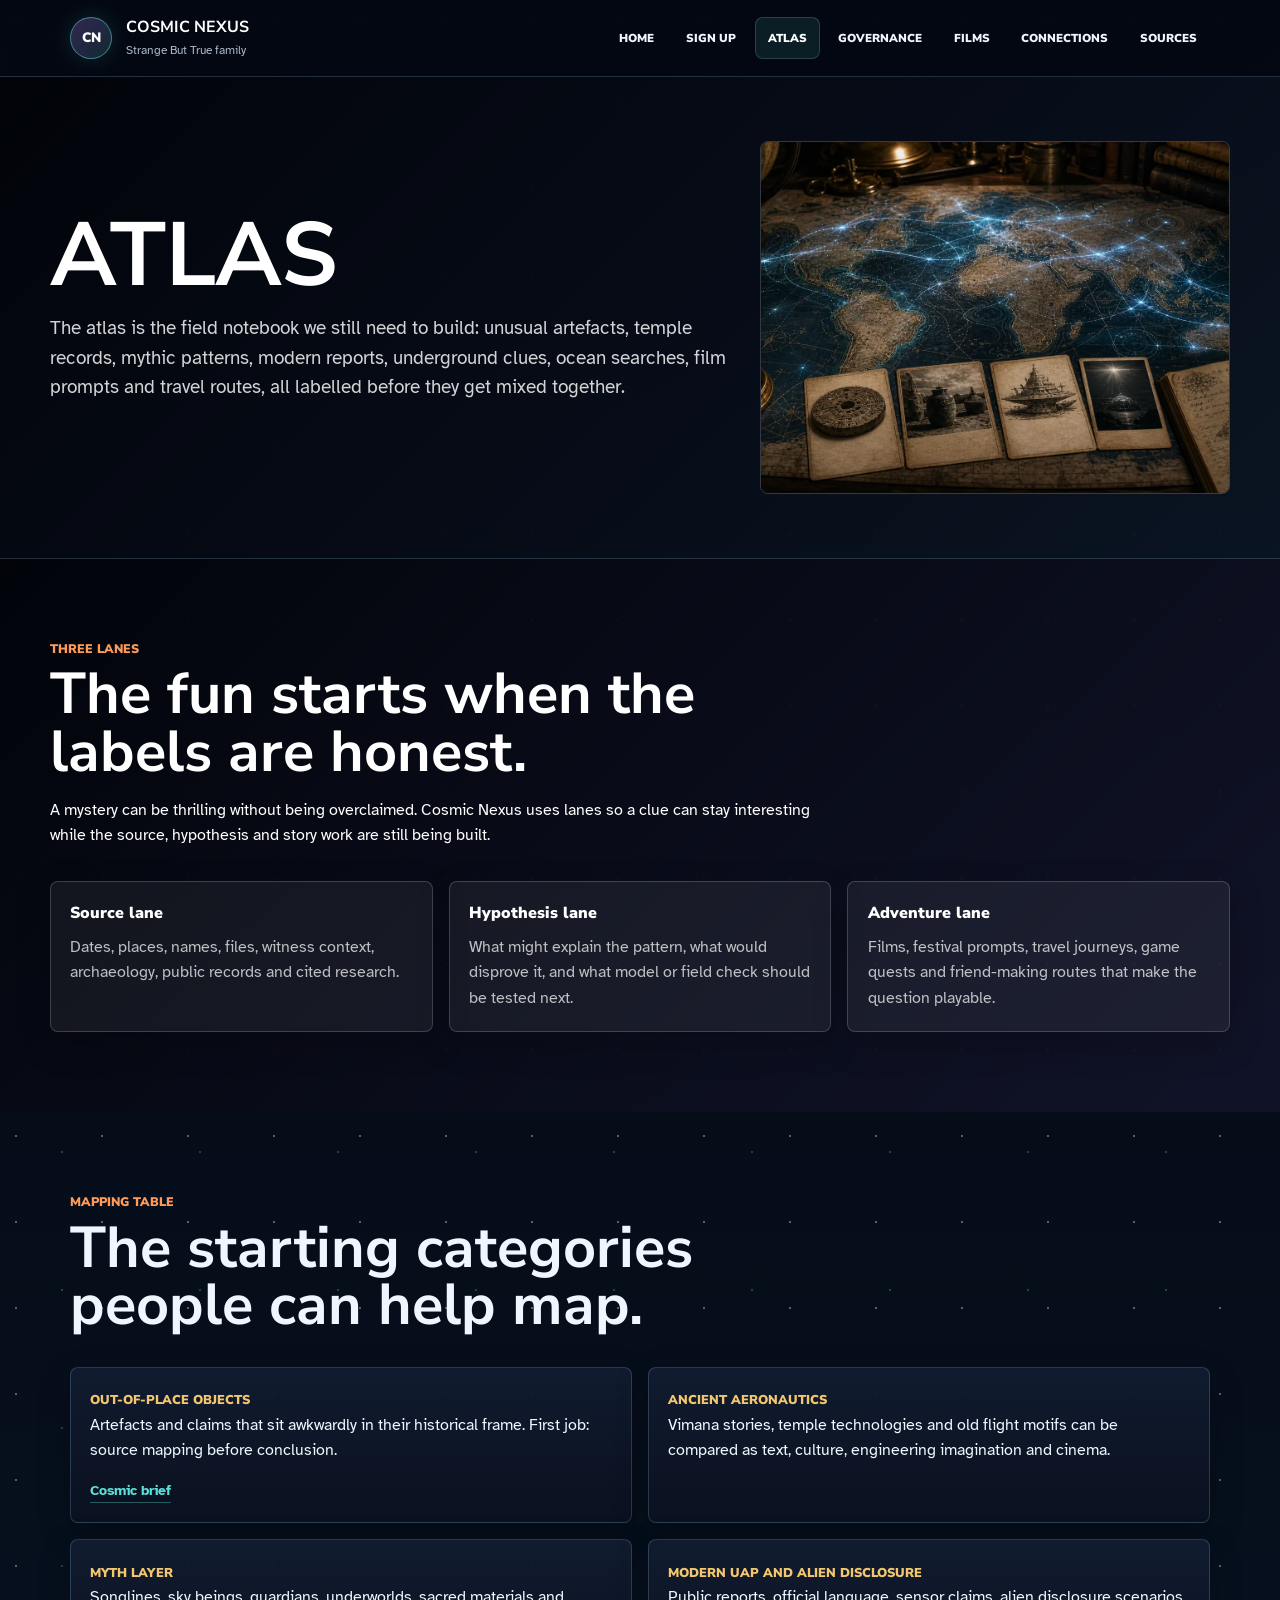
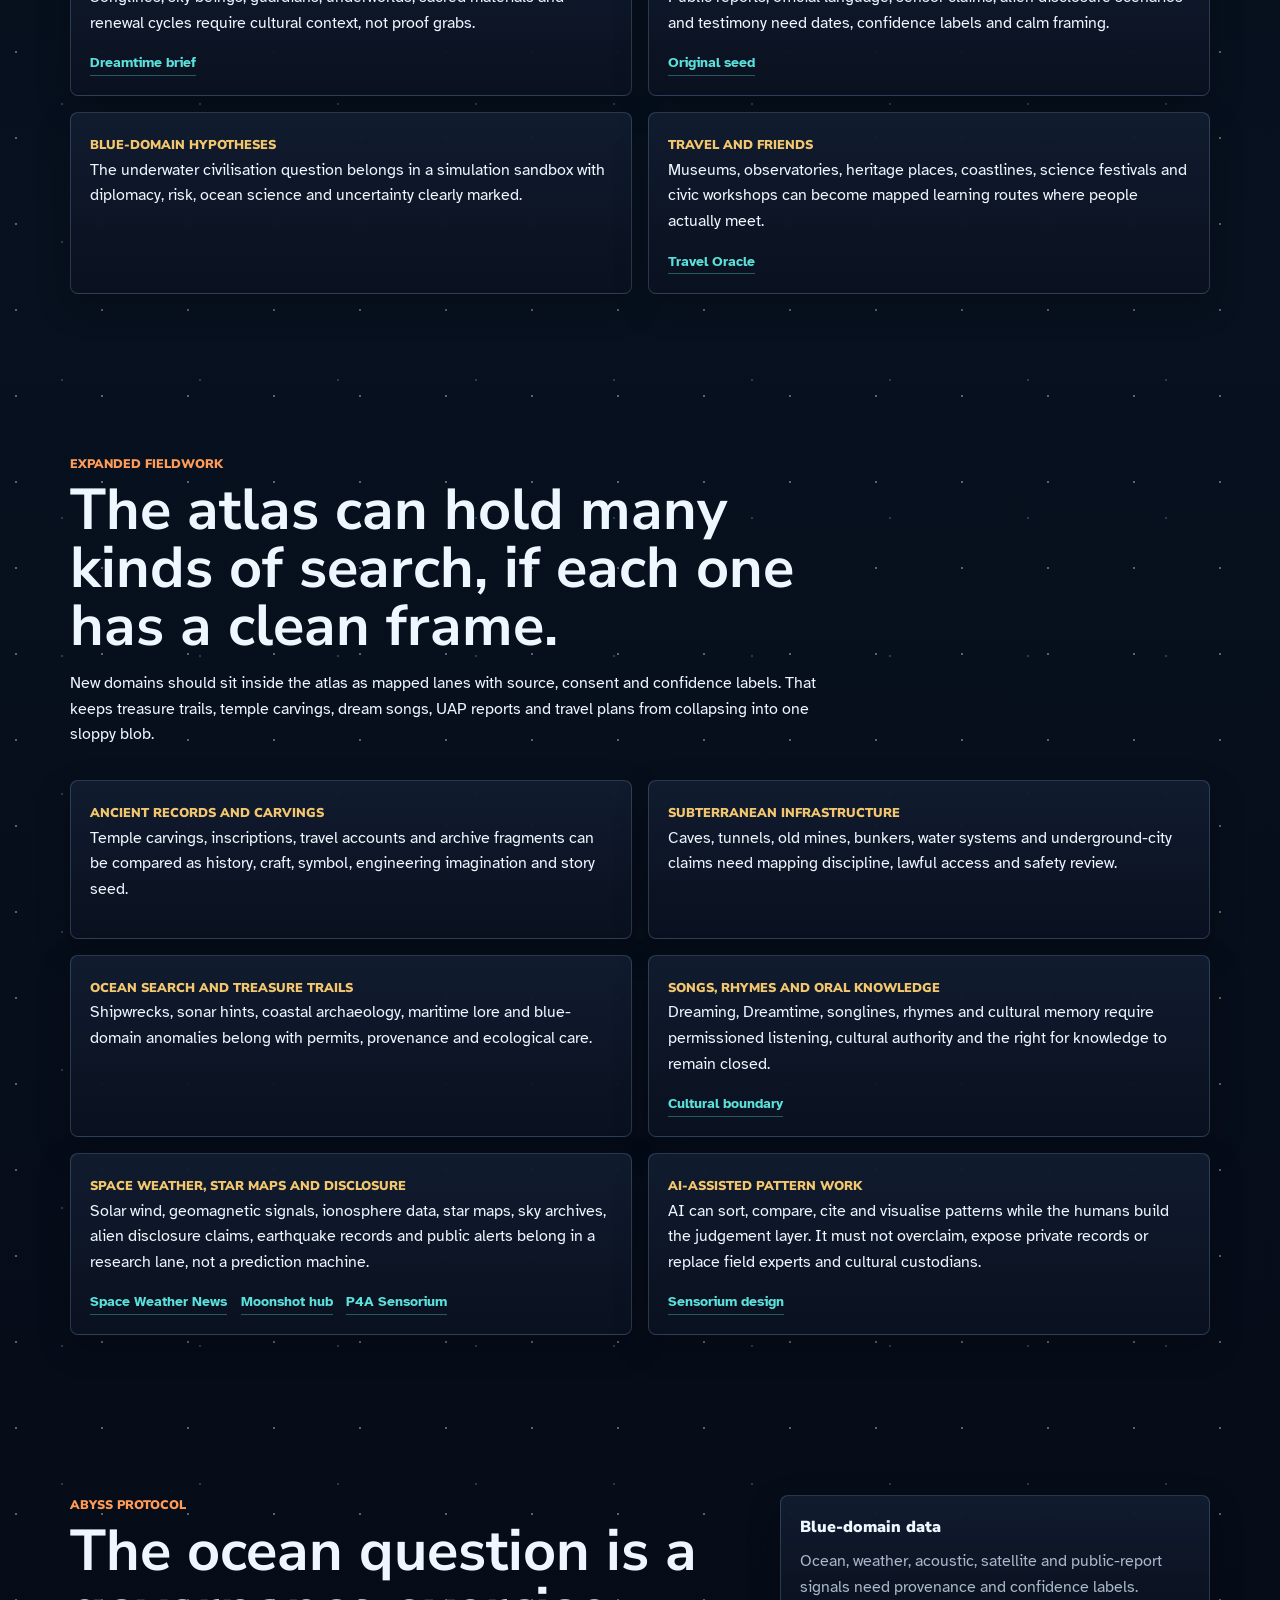
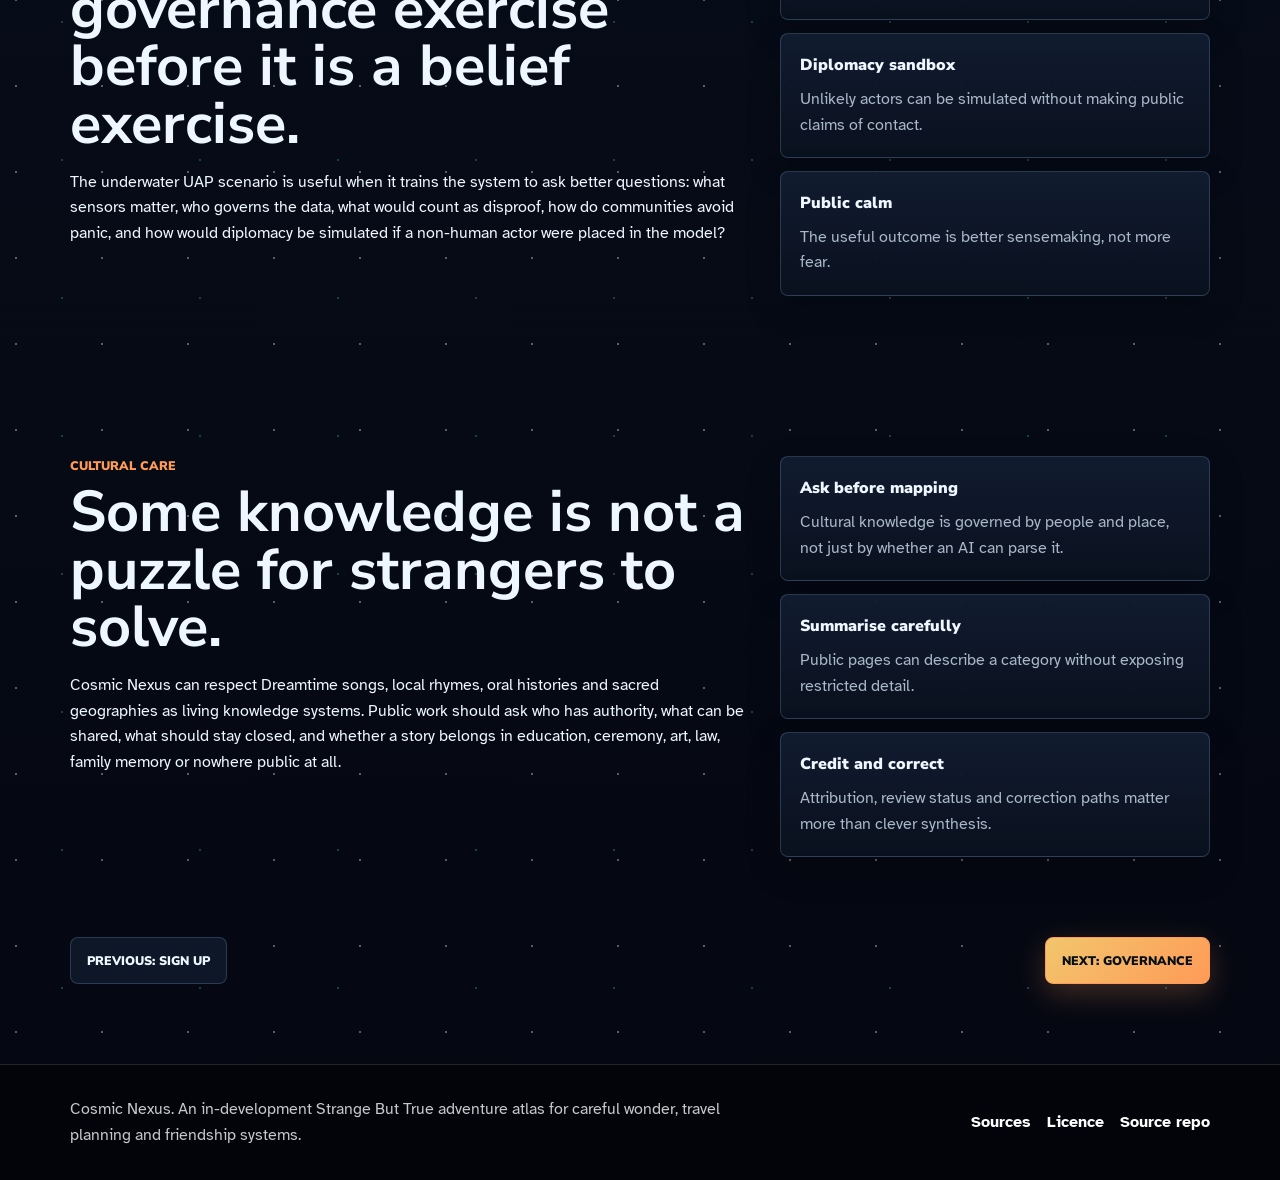
==== atlas.html @ 92d5bc61 "Add favicon coverage across site pages" ====
<!doctype html>
<html lang="en-AU">
  <head>
    <meta charset="utf-8">
    <meta name="viewport" content="width=device-width, initial-scale=1">
    <meta name="description" content="The in-development Cosmic Nexus atlas invites contributors to help map out-of-place objects, ancient records, mythology, UAP disclosure, ocean questions and travel routes with clear context labels.">
        <title>Atlas | Cosmic Nexus</title>
    <link rel="stylesheet" href="styles.css?v=20260525-footer">
    <link rel="preconnect" href="https://fonts.googleapis.com">
    <link rel="preconnect" href="https://fonts.gstatic.com" crossorigin>
    <link href="https://fonts.googleapis.com/css2?family=Atkinson+Hyperlegible:wght@400;700&family=Nunito+Sans:wght@700;800;900&display=swap" rel="stylesheet">
    <link rel="icon" href="assets/favicon.svg" type="image/svg+xml">
  <link rel="shortcut icon" href="assets/favicon.ico" type="image/x-icon">
</head>
  <body data-page="atlas">
    <a class="skip-link" href="#main">Skip to content</a>
    <header class="site-header" data-site-header></header>
    <main id="main">
      <section class="page-hero" aria-labelledby="page-title">
        <div>
          <h1 id="page-title">Atlas</h1>
          <p>The atlas is the field notebook we still need to build: unusual artefacts, temple records, mythic patterns, modern reports, underground clues, ocean searches, film prompts and travel routes, all labelled before they get mixed together.</p>
        </div>
        <img src="assets/cosmic-nexus-map-table.webp" alt="Cosmic Nexus map table with sensor paths and archival cards">
      </section>

      <section class="section wide-band" aria-labelledby="lanes-title">
        <div class="wide-copy">
          <span class="section-label">Three lanes</span>
          <h2 id="lanes-title">The fun starts when the labels are honest.</h2>
          <p>A mystery can be thrilling without being overclaimed. Cosmic Nexus uses lanes so a clue can stay interesting while the source, hypothesis and story work are still being built.</p>
        </div>
        <div class="method-grid">
          <article><strong>Source lane</strong><span>Dates, places, names, files, witness context, archaeology, public records and cited research.</span></article>
          <article><strong>Hypothesis lane</strong><span>What might explain the pattern, what would disprove it, and what model or field check should be tested next.</span></article>
          <article><strong>Adventure lane</strong><span>Films, festival prompts, travel journeys, game quests and friend-making routes that make the question playable.</span></article>
        </div>
      </section>

      <section class="section" aria-labelledby="map-title">
        <div class="section-heading">
          <span class="section-label">Mapping table</span>
          <h2 id="map-title">The starting categories people can help map.</h2>
        </div>
        <div class="table-like">
          <article><span>Out-of-place objects</span><p>Artefacts and claims that sit awkwardly in their historical frame. First job: source mapping before conclusion.</p><div class="card-links"><a href="https://auraofintelligence.github.io/mineral-moonshots/briefs/cosmic-nexus.html" target="_blank" rel="noopener noreferrer">Cosmic brief</a></div></article>
          <article><span>Ancient aeronautics</span><p>Vimana stories, temple technologies and old flight motifs can be compared as text, culture, engineering imagination and cinema.</p></article>
          <article><span>Myth layer</span><p>Songlines, sky beings, guardians, underworlds, sacred materials and renewal cycles require cultural context, not proof grabs.</p><div class="card-links"><a href="https://auraofintelligence.github.io/mineral-moonshots/briefs/dreamtime.html" target="_blank" rel="noopener noreferrer">Dreamtime brief</a></div></article>
          <article><span>Modern UAP and alien disclosure</span><p>Public reports, official language, sensor claims, alien disclosure scenarios and testimony need dates, confidence labels and calm framing.</p><div class="card-links"><a href="https://auraofintelligence.github.io/aura-ecosystem/cosmic-nexus-uap-ai-aa-rd-club.html" target="_blank" rel="noopener noreferrer">Original seed</a></div></article>
          <article><span>Blue-domain hypotheses</span><p>The underwater civilisation question belongs in a simulation sandbox with diplomacy, risk, ocean science and uncertainty clearly marked.</p></article>
          <article><span>Travel and friends</span><p>Museums, observatories, heritage places, coastlines, science festivals and civic workshops can become mapped learning routes where people actually meet.</p><div class="card-links"><a href="https://auraofintelligence.github.io/strange-but-true-travel-oracle/" target="_blank" rel="noopener noreferrer">Travel Oracle</a></div></article>
        </div>
      </section>

      <section class="section" aria-labelledby="field-title">
        <div class="section-heading">
          <span class="section-label">Expanded fieldwork</span>
          <h2 id="field-title">The atlas can hold many kinds of search, if each one has a clean frame.</h2>
          <p>New domains should sit inside the atlas as mapped lanes with source, consent and confidence labels. That keeps treasure trails, temple carvings, dream songs, UAP reports and travel plans from collapsing into one sloppy blob.</p>
        </div>
        <div class="table-like">
          <article><span>Ancient records and carvings</span><p>Temple carvings, inscriptions, travel accounts and archive fragments can be compared as history, craft, symbol, engineering imagination and story seed.</p></article>
          <article><span>Subterranean infrastructure</span><p>Caves, tunnels, old mines, bunkers, water systems and underground-city claims need mapping discipline, lawful access and safety review.</p></article>
          <article><span>Ocean search and treasure trails</span><p>Shipwrecks, sonar hints, coastal archaeology, maritime lore and blue-domain anomalies belong with permits, provenance and ecological care.</p></article>
          <article><span>Songs, rhymes and oral knowledge</span><p>Dreaming, Dreamtime, songlines, rhymes and cultural memory require permissioned listening, cultural authority and the right for knowledge to remain closed.</p><div class="card-links"><a href="https://auraofintelligence.github.io/mineral-moonshots/briefs/dreamtime.html" target="_blank" rel="noopener noreferrer">Cultural boundary</a></div></article>
          <article><span>Space weather, star maps and disclosure</span><p>Solar wind, geomagnetic signals, ionosphere data, star maps, sky archives, alien disclosure claims, earthquake records and public alerts belong in a research lane, not a prediction machine.</p><div class="card-links"><a href="https://auraofintelligence.github.io/space-weather-news/" target="_blank" rel="noopener noreferrer">Space Weather News</a><a href="https://auraofintelligence.github.io/mineral-moonshots/briefs/space-weather-hub.html" target="_blank" rel="noopener noreferrer">Moonshot hub</a><a href="https://auraofintelligence.github.io/p4a_xyz/pages/web3-sensorium.html" target="_blank" rel="noopener noreferrer">P4A Sensorium</a></div></article>
          <article><span>AI-assisted pattern work</span><p>AI can sort, compare, cite and visualise patterns while the humans build the judgement layer. It must not overclaim, expose private records or replace field experts and cultural custodians.</p><div class="card-links"><a href="https://auraofintelligence.github.io/p4a_xyz/pages/web3-sensorium.html" target="_blank" rel="noopener noreferrer">Sensorium design</a></div></article>
        </div>
      </section>

      <section class="section split-section" aria-labelledby="abyss-title">
        <div>
          <span class="section-label">Abyss Protocol</span>
          <h2 id="abyss-title">The ocean question is a governance exercise before it is a belief exercise.</h2>
          <p>The underwater UAP scenario is useful when it trains the system to ask better questions: what sensors matter, who governs the data, what would count as disproof, how do communities avoid panic, and how would diplomacy be simulated if a non-human actor were placed in the model?</p>
        </div>
        <div class="rule-stack">
          <article><strong>Blue-domain data</strong><span>Ocean, weather, acoustic, satellite and public-report signals need provenance and confidence labels.</span></article>
          <article><strong>Diplomacy sandbox</strong><span>Unlikely actors can be simulated without making public claims of contact.</span></article>
          <article><strong>Public calm</strong><span>The useful outcome is better sensemaking, not more fear.</span></article>
        </div>
      </section>

      <section class="section split-section" aria-labelledby="care-title">
        <div>
          <span class="section-label">Cultural care</span>
          <h2 id="care-title">Some knowledge is not a puzzle for strangers to solve.</h2>
          <p>Cosmic Nexus can respect Dreamtime songs, local rhymes, oral histories and sacred geographies as living knowledge systems. Public work should ask who has authority, what can be shared, what should stay closed, and whether a story belongs in education, ceremony, art, law, family memory or nowhere public at all.</p>
        </div>
        <div class="rule-stack">
          <article><strong>Ask before mapping</strong><span>Cultural knowledge is governed by people and place, not just by whether an AI can parse it.</span></article>
          <article><strong>Summarise carefully</strong><span>Public pages can describe a category without exposing restricted detail.</span></article>
          <article><strong>Credit and correct</strong><span>Attribution, review status and correction paths matter more than clever synthesis.</span></article>
        </div>
      </section>

      <nav class="next-trail" aria-label="Page trail">
        <a class="button secondary" href="onboarding.html">Previous: Sign Up</a>
        <a class="button primary" href="governance.html">Next: Governance</a>
      </nav>
    </main>
    <footer class="site-footer" data-site-footer></footer>
    <button class="to-top" type="button" data-to-top aria-label="Back to top">Top</button>
    <script src="script.js?v=20260525-footer"></script>
  </body>
</html>
---- styles.css ----
:root {
  --ink: #eef7ff;
  --ink-2: #d4e4f3;
  --paper: #050711;
  --white: #0d1728;
  --mist: #172438;
  --line: rgba(160, 210, 245, .2);
  --muted: #a9b8c8;
  --copper: #ff9a57;
  --teal: #5be1db;
  --gold: #f2c66d;
  --violet: #b277ff;
  --deep: #02040a;
  --star: #ffffff;
  --shadow: 0 24px 70px rgba(0, 0, 0, .42);
  --radius: 8px;
  color-scheme: dark;
}

* {
  box-sizing: border-box;
}

html {
  scroll-behavior: smooth;
}

body {
  margin: 0;
  font-family: "Atkinson Hyperlegible", Arial, sans-serif;
  color: var(--ink);
  background:
    radial-gradient(circle at 16px 18px, rgba(255, 255, 255, .34) 0 1px, transparent 1.5px) 0 0 / 86px 86px,
    radial-gradient(circle at 62px 48px, rgba(91, 225, 219, .24) 0 1px, transparent 1.6px) 0 0 / 138px 138px,
    linear-gradient(180deg, #040711 0%, #07111f 42%, #050711 100%);
  line-height: 1.6;
}

a {
  color: inherit;
}

img {
  display: block;
  max-width: 100%;
}

.skip-link {
  position: absolute;
  top: -100px;
  left: 1rem;
  z-index: 20;
  background: var(--white);
  color: var(--ink);
  padding: .75rem 1rem;
  border: 2px solid var(--teal);
}

.skip-link:focus {
  top: 1rem;
}

.site-header {
  position: sticky;
  top: 0;
  z-index: 10;
  background: rgba(4, 8, 18, .88);
  border-bottom: 1px solid var(--line);
  backdrop-filter: blur(16px);
}

.nav {
  min-height: 76px;
  display: flex;
  align-items: center;
  justify-content: space-between;
  gap: 1rem;
  max-width: 1180px;
  margin: 0 auto;
  padding: 0 1.25rem;
}

.brand {
  display: inline-flex;
  align-items: center;
  gap: .85rem;
  text-decoration: none;
  min-width: 230px;
}

.brand-mark {
  width: 42px;
  height: 42px;
  border: 1px solid rgba(91, 225, 219, .5);
  border-radius: 50%;
  display: grid;
  place-items: center;
  font-family: "Nunito Sans", Arial, sans-serif;
  font-weight: 900;
  font-size: .85rem;
  color: var(--star);
  background: linear-gradient(135deg, rgba(178, 119, 255, .28), rgba(91, 225, 219, .16));
  box-shadow: 0 0 24px rgba(91, 225, 219, .16);
}

.brand-text {
  display: grid;
  gap: .05rem;
}

.brand-text strong,
h1,
h2,
h3,
.section-label,
.nav-links a,
.button {
  font-family: "Nunito Sans", Arial, sans-serif;
}

.brand-text strong {
  text-transform: uppercase;
  font-size: 1rem;
  color: var(--star);
}

.brand-text span {
  color: var(--muted);
  font-size: .78rem;
}

.nav-links {
  display: flex;
  align-items: center;
  gap: .35rem;
  flex-wrap: wrap;
  justify-content: flex-end;
}

.nav-links a {
  text-decoration: none;
  text-transform: uppercase;
  font-size: .72rem;
  font-weight: 900;
  padding: .65rem .75rem;
  border: 1px solid transparent;
  border-radius: var(--radius);
}

.nav-links a:hover,
.nav-links a[aria-current="page"] {
  border-color: var(--line);
  background: rgba(91, 225, 219, .1);
  color: var(--star);
}

.nav-toggle {
  display: none;
  border: 1px solid var(--line);
  background: rgba(255, 255, 255, .08);
  color: var(--ink);
  border-radius: var(--radius);
  padding: .65rem .85rem;
  font-weight: 800;
}

.hero {
  position: relative;
  min-height: min(820px, calc(100vh - 76px));
  display: flex;
  align-items: center;
  overflow: hidden;
  border-bottom: 1px solid var(--line);
}

.hero-media {
  position: absolute;
  inset: 0;
  width: 100%;
  height: 100%;
  object-fit: cover;
}

.hero-shade {
  position: absolute;
  inset: 0;
  background: linear-gradient(90deg, rgba(4, 8, 10, .88) 0%, rgba(4, 8, 10, .66) 36%, rgba(4, 8, 10, .18) 74%, rgba(4, 8, 10, .08) 100%);
}

.hero-copy {
  position: relative;
  width: min(650px, calc(100% - 2rem));
  margin-left: max(1.25rem, calc((100vw - 1180px) / 2));
  color: var(--star);
  padding: 5rem 0 7rem;
}

.hero-copy h1 {
  font-size: clamp(3.8rem, 9vw, 9rem);
  line-height: .86;
  margin: 0 0 1.5rem;
  text-transform: uppercase;
  font-weight: 900;
}

.hero-lede {
  font-size: clamp(1.05rem, 2vw, 1.28rem);
  max-width: 570px;
  margin: 0 0 2rem;
  color: rgba(255, 255, 255, .9);
}

.hero-actions,
.form-actions {
  display: flex;
  flex-wrap: wrap;
  gap: .75rem;
}

.button {
  display: inline-flex;
  align-items: center;
  justify-content: center;
  min-height: 46px;
  padding: .78rem 1rem;
  border-radius: var(--radius);
  border: 1px solid currentColor;
  text-decoration: none;
  font-weight: 900;
  text-transform: uppercase;
  font-size: .78rem;
  cursor: pointer;
}

.button.primary {
  color: #061016;
  background: linear-gradient(135deg, var(--gold), var(--copper));
  border-color: var(--copper);
  box-shadow: 0 10px 30px rgba(255, 154, 87, .24);
}

.button.secondary {
  color: inherit;
  background: rgba(255, 255, 255, .08);
  border-color: var(--line);
}

.intro-band {
  display: flex;
  gap: 1rem;
  align-items: center;
  padding: 1.1rem max(1.25rem, calc((100vw - 1180px) / 2));
  background: rgba(2, 4, 10, .96);
  color: var(--star);
}

.intro-band strong {
  color: var(--gold);
  white-space: nowrap;
}

.section {
  max-width: 1180px;
  margin: 0 auto;
  padding: 5rem 1.25rem;
}

.section-heading {
  max-width: 760px;
  margin-bottom: 2rem;
}

.section-label {
  display: block;
  color: var(--copper);
  text-transform: uppercase;
  font-weight: 900;
  font-size: .78rem;
  margin-bottom: .5rem;
}

h1,
h2,
h3,
p,
strong,
span,
a {
  overflow-wrap: anywhere;
}

h1 {
  overflow-wrap: normal;
  word-break: normal;
}

h2 {
  font-size: clamp(2rem, 4.5vw, 4.1rem);
  line-height: 1;
  margin: 0 0 1rem;
}

h3 {
  font-size: 1.28rem;
  line-height: 1.15;
  margin: 0 0 .75rem;
}

p {
  margin: 0 0 1rem;
}

.door-grid,
.feature-grid,
.role-grid,
.method-grid,
.connection-grid,
.table-like,
.source-list {
  display: grid;
  gap: 1rem;
}

.door-grid {
  grid-template-columns: repeat(3, minmax(0, 1fr));
}

.door-card,
.feature-card,
.connection-card,
.role-grid article,
.method-grid article,
.table-like article,
.source-list article,
.rule-stack article {
  border: 1px solid var(--line);
  background: linear-gradient(180deg, rgba(18, 29, 49, .94), rgba(10, 17, 31, .96));
  border-radius: var(--radius);
  padding: 1.2rem;
  box-shadow: 0 12px 34px rgba(0, 0, 0, .22);
}

.door-card {
  min-height: 230px;
  text-decoration: none;
  display: flex;
  flex-direction: column;
}

.door-card span,
.table-like span {
  color: var(--gold);
  font-family: "Nunito Sans", Arial, sans-serif;
  font-weight: 900;
  text-transform: uppercase;
  font-size: .8rem;
}

.door-card p,
.feature-card p,
.connection-card p,
.role-grid span,
.method-grid span,
.rule-stack span,
.source-list span {
  color: var(--muted);
}

.door-card:hover,
.connection-card:hover,
.feature-card:hover {
  transform: translateY(-3px);
  box-shadow: var(--shadow);
}

.wide-band {
  max-width: none;
  background:
    linear-gradient(135deg, rgba(2, 4, 10, .96), rgba(18, 20, 42, .88));
  color: var(--star);
  padding-left: max(1.25rem, calc((100vw - 1180px) / 2));
  padding-right: max(1.25rem, calc((100vw - 1180px) / 2));
}

.wide-copy {
  max-width: 760px;
  margin-bottom: 2rem;
}

.wide-band .method-grid article {
  background: rgba(255, 255, 255, .06);
  border-color: rgba(255, 255, 255, .18);
  color: var(--star);
}

.wide-band .method-grid span {
  color: rgba(255, 255, 255, .72);
}

.method-grid {
  grid-template-columns: repeat(3, minmax(0, 1fr));
}

.feature-grid.compact {
  grid-template-columns: repeat(3, minmax(0, 1fr));
}

.feature-card {
  overflow: hidden;
  padding: 0;
}

.feature-card img {
  width: 100%;
  height: 180px;
  object-fit: cover;
  background: var(--mist);
  border-bottom: 1px solid var(--line);
  filter: saturate(1.04) contrast(1.04);
}

.feature-card h3,
.feature-card p,
.feature-card a {
  margin-left: 1.2rem;
  margin-right: 1.2rem;
}

.feature-card h3 {
  margin-top: 1.1rem;
}

.feature-card a,
.connection-card a {
  display: inline-flex;
  color: var(--teal);
  font-weight: 700;
  margin-bottom: 1.2rem;
}

.card-links {
  display: flex;
  flex-wrap: wrap;
  gap: .55rem .85rem;
  align-items: center;
  margin-top: .9rem;
}

.card-links a {
  display: inline-flex;
  align-items: center;
  color: var(--teal);
  font-weight: 800;
  font-size: .88rem;
  text-decoration: none;
  border-bottom: 1px solid rgba(91, 225, 219, .35);
  overflow-wrap: normal;
}

.card-links a:hover {
  color: var(--star);
  border-bottom-color: var(--star);
}

.connection-card .card-links a,
.feature-card .card-links a {
  margin-bottom: 0;
}

.next-trail {
  max-width: 1180px;
  margin: 0 auto;
  padding: 0 1.25rem 5rem;
  display: flex;
  justify-content: space-between;
  gap: 1rem;
}

.next-trail .button.secondary {
  background: var(--white);
  color: var(--ink);
}

.page-hero {
  position: relative;
  overflow: hidden;
  display: grid;
  grid-template-columns: minmax(0, 1fr) minmax(320px, 470px);
  gap: 2rem;
  align-items: center;
  min-height: 410px;
  padding: 4rem max(1.25rem, calc((100vw - 1180px) / 2));
  background:
    linear-gradient(135deg, rgba(2, 4, 10, .98), rgba(11, 20, 35, .92));
  color: var(--star);
  border-bottom: 1px solid var(--line);
}

.page-hero h1 {
  font-size: clamp(3rem, 7vw, 7rem);
  line-height: .9;
  text-transform: uppercase;
  margin: 0 0 1rem;
}

.page-hero p {
  max-width: 700px;
  font-size: 1.16rem;
  color: rgba(255, 255, 255, .82);
}

.page-hero img {
  width: 100%;
  aspect-ratio: 4 / 3;
  object-fit: cover;
  border-radius: var(--radius);
  border: 1px solid rgba(255, 255, 255, .18);
}

.signup-hero {
  min-height: min(660px, calc(100vh - 76px));
  background:
    linear-gradient(90deg, rgba(2, 4, 10, .94) 0%, rgba(2, 4, 10, .76) 44%, rgba(2, 4, 10, .3) 100%),
    url("assets/cosmic-nexus-map-table.webp") center / cover no-repeat;
}

.signup-hero::before {
  content: "";
  position: absolute;
  inset: 0;
  background:
    linear-gradient(120deg, rgba(91, 225, 219, .08), transparent 36%),
    linear-gradient(180deg, rgba(255, 255, 255, .03), rgba(2, 4, 10, .28));
  pointer-events: none;
}

.signup-hero-copy,
.sbt-cosmic-lockup {
  position: relative;
  z-index: 1;
}

.sbt-cosmic-lockup {
  min-height: 320px;
  display: grid;
  place-items: center;
  border-radius: var(--radius);
  overflow: visible;
}

.sbt-cutout {
  width: min(112%, 680px);
  height: auto;
  display: block;
  opacity: .96;
  filter: saturate(1.2) drop-shadow(0 0 24px rgba(178, 119, 255, .34));
  transform: scale(1.05);
}

.role-grid {
  grid-template-columns: repeat(3, minmax(0, 1fr));
}

.role-grid article {
  min-height: 170px;
}

.role-grid strong,
.method-grid strong,
.rule-stack strong,
.source-list strong {
  display: block;
  margin-bottom: .5rem;
  font-family: "Nunito Sans", Arial, sans-serif;
  font-weight: 900;
}

.split-section {
  display: grid;
  grid-template-columns: minmax(0, 1fr) minmax(300px, 430px);
  gap: 2rem;
  align-items: start;
}

.rule-stack {
  display: grid;
  gap: .8rem;
}

.form-section {
  display: grid;
  grid-template-columns: minmax(260px, 430px) minmax(0, 1fr);
  gap: 2rem;
  align-items: start;
}

.note-form,
.signup-form {
  background: linear-gradient(180deg, rgba(16, 27, 46, .98), rgba(10, 16, 29, .98));
  border: 1px solid var(--line);
  border-radius: var(--radius);
  padding: 1.2rem;
  display: grid;
  gap: 1rem;
  box-shadow: var(--shadow);
}

.signup-section {
  display: grid;
  grid-template-columns: minmax(260px, 340px) minmax(0, 1fr);
  gap: 2rem;
  align-items: start;
  scroll-margin-top: 96px;
}

.signup-form fieldset {
  border: 1px solid var(--line);
  border-radius: var(--radius);
  padding: 1rem;
  display: grid;
  gap: 1rem;
  margin: 0;
}

.signup-form legend {
  padding: 0 .35rem;
  font-family: "Nunito Sans", Arial, sans-serif;
  font-weight: 900;
  text-transform: uppercase;
  font-size: .8rem;
  color: var(--gold);
}

.note-form label,
.signup-form label {
  display: grid;
  gap: .35rem;
  color: var(--ink-2);
  font-weight: 700;
}

.form-row {
  display: grid;
  grid-template-columns: repeat(2, minmax(0, 1fr));
  gap: 1rem;
}

.checkbox-grid {
  display: grid;
  grid-template-columns: repeat(2, minmax(0, 1fr));
  gap: .75rem;
}

.checkbox-grid label,
.consent-check {
  display: flex;
  align-items: flex-start;
  gap: .6rem;
  background: rgba(255, 255, 255, .035);
  border: 1px solid var(--line);
  border-radius: var(--radius);
  padding: .75rem;
  font-weight: 700;
}

.checkbox-grid input,
.consent-check input {
  width: auto;
  margin-top: .25rem;
  flex: 0 0 auto;
}

.honeypot {
  position: absolute;
  left: -10000px;
  width: 1px;
  height: 1px;
  opacity: 0;
}

.form-status {
  margin: 0;
  color: var(--teal);
  font-weight: 700;
}

input,
select,
textarea {
  width: 100%;
  border: 1px solid var(--line);
  border-radius: var(--radius);
  padding: .8rem;
  font: inherit;
  color: var(--ink);
  background: rgba(2, 4, 10, .68);
}

input::placeholder,
textarea::placeholder {
  color: rgba(169, 184, 200, .75);
}

textarea {
  resize: vertical;
}

.table-like {
  grid-template-columns: repeat(2, minmax(0, 1fr));
}

.connection-grid {
  grid-template-columns: repeat(4, minmax(0, 1fr));
}

.connection-card {
  padding: 0;
  overflow: hidden;
}

.connection-card img {
  width: 100%;
  height: 145px;
  object-fit: cover;
  background: var(--mist);
  border-bottom: 1px solid var(--line);
}

.connection-card h3,
.connection-card p,
.connection-card div {
  margin-left: 1rem;
  margin-right: 1rem;
}

.connection-card h3 {
  margin-top: 1rem;
}

.connection-card div {
  display: flex;
  flex-wrap: wrap;
  gap: .8rem;
  margin-bottom: 1rem;
}

.source-list {
  grid-template-columns: repeat(2, minmax(0, 1fr));
}

.licence-stack {
  display: grid;
  gap: 1rem;
}

.licence-stack article {
  border: 1px solid var(--line);
  background: linear-gradient(180deg, rgba(18, 29, 49, .94), rgba(10, 17, 31, .96));
  border-radius: var(--radius);
  padding: 1.2rem;
  box-shadow: 0 12px 34px rgba(0, 0, 0, .22);
}

.licence-stack h3 {
  color: var(--gold);
}

.site-footer {
  background: var(--deep);
  color: rgba(255, 255, 255, .78);
  border-top: 1px solid rgba(255, 255, 255, .12);
}

.footer-inner {
  max-width: 1180px;
  margin: 0 auto;
  padding: 2rem 1.25rem;
  display: grid;
  grid-template-columns: minmax(0, 1fr) auto;
  gap: 2rem;
  align-items: center;
}

.footer-inner p {
  max-width: 680px;
  margin: 0;
}

.footer-links {
  display: flex;
  flex-wrap: wrap;
  justify-content: flex-end;
  gap: 1rem;
}

.footer-links a {
  color: var(--star);
  text-decoration: none;
  font-weight: 700;
  white-space: nowrap;
}

.to-top {
  position: fixed;
  right: 1rem;
  bottom: 1rem;
  z-index: 11;
  border: 1px solid rgba(242, 198, 109, .46);
  background: rgba(242, 198, 109, .92);
  color: #061016;
  border-radius: var(--radius);
  padding: .7rem .9rem;
  font-weight: 900;
  opacity: 0;
  pointer-events: none;
  transition: opacity .2s ease;
  box-shadow: var(--shadow);
}

.to-top.visible {
  opacity: 1;
  pointer-events: auto;
}

@media (max-width: 900px) {
  .nav {
    align-items: flex-start;
    padding-top: .9rem;
    padding-bottom: .9rem;
  }

  .nav-toggle {
    display: inline-flex;
  }

  .nav-links {
    position: absolute;
    top: 76px;
    left: 0;
    right: 0;
    background: rgba(4, 8, 18, .98);
    border-bottom: 1px solid var(--line);
    padding: 1rem;
    display: none;
    justify-content: flex-start;
  }

  .nav-links.open {
    display: flex;
  }

  .hero {
    min-height: 720px;
  }

  .hero-shade {
    background: linear-gradient(180deg, rgba(4, 8, 10, .86) 0%, rgba(4, 8, 10, .72) 54%, rgba(4, 8, 10, .28) 100%);
  }

  .hero-copy {
    margin: 0 auto;
    padding: 4rem 1rem 6rem;
  }

  .intro-band {
    align-items: flex-start;
    flex-direction: column;
  }

  .footer-inner {
    align-items: flex-start;
    grid-template-columns: 1fr;
    gap: 1rem;
  }

  .footer-links {
    justify-content: flex-start;
  }

  .door-grid,
  .feature-grid.compact,
  .role-grid,
  .method-grid,
  .connection-grid,
  .source-list,
  .table-like,
  .page-hero,
  .split-section,
  .form-section,
  .signup-section,
  .form-row,
  .checkbox-grid {
    grid-template-columns: 1fr;
  }

  .page-hero {
    min-height: 0;
  }

  .signup-hero {
    min-height: 760px;
    background:
      linear-gradient(180deg, rgba(2, 4, 10, .94) 0%, rgba(2, 4, 10, .76) 58%, rgba(2, 4, 10, .38) 100%),
      url("assets/cosmic-nexus-map-table.webp") center / cover no-repeat;
  }

  .sbt-cosmic-lockup {
    min-height: 260px;
  }
}

@media (max-width: 560px) {
  .brand {
    min-width: 0;
  }

  .brand-text span {
    display: none;
  }

  .section,
  .wide-band {
    padding-top: 3.4rem;
    padding-bottom: 3.4rem;
  }

  .hero-copy h1,
  .page-hero h1 {
    font-size: clamp(2.55rem, 13vw, 3.4rem);
    line-height: .94;
  }

  .next-trail {
    flex-direction: column;
  }
}
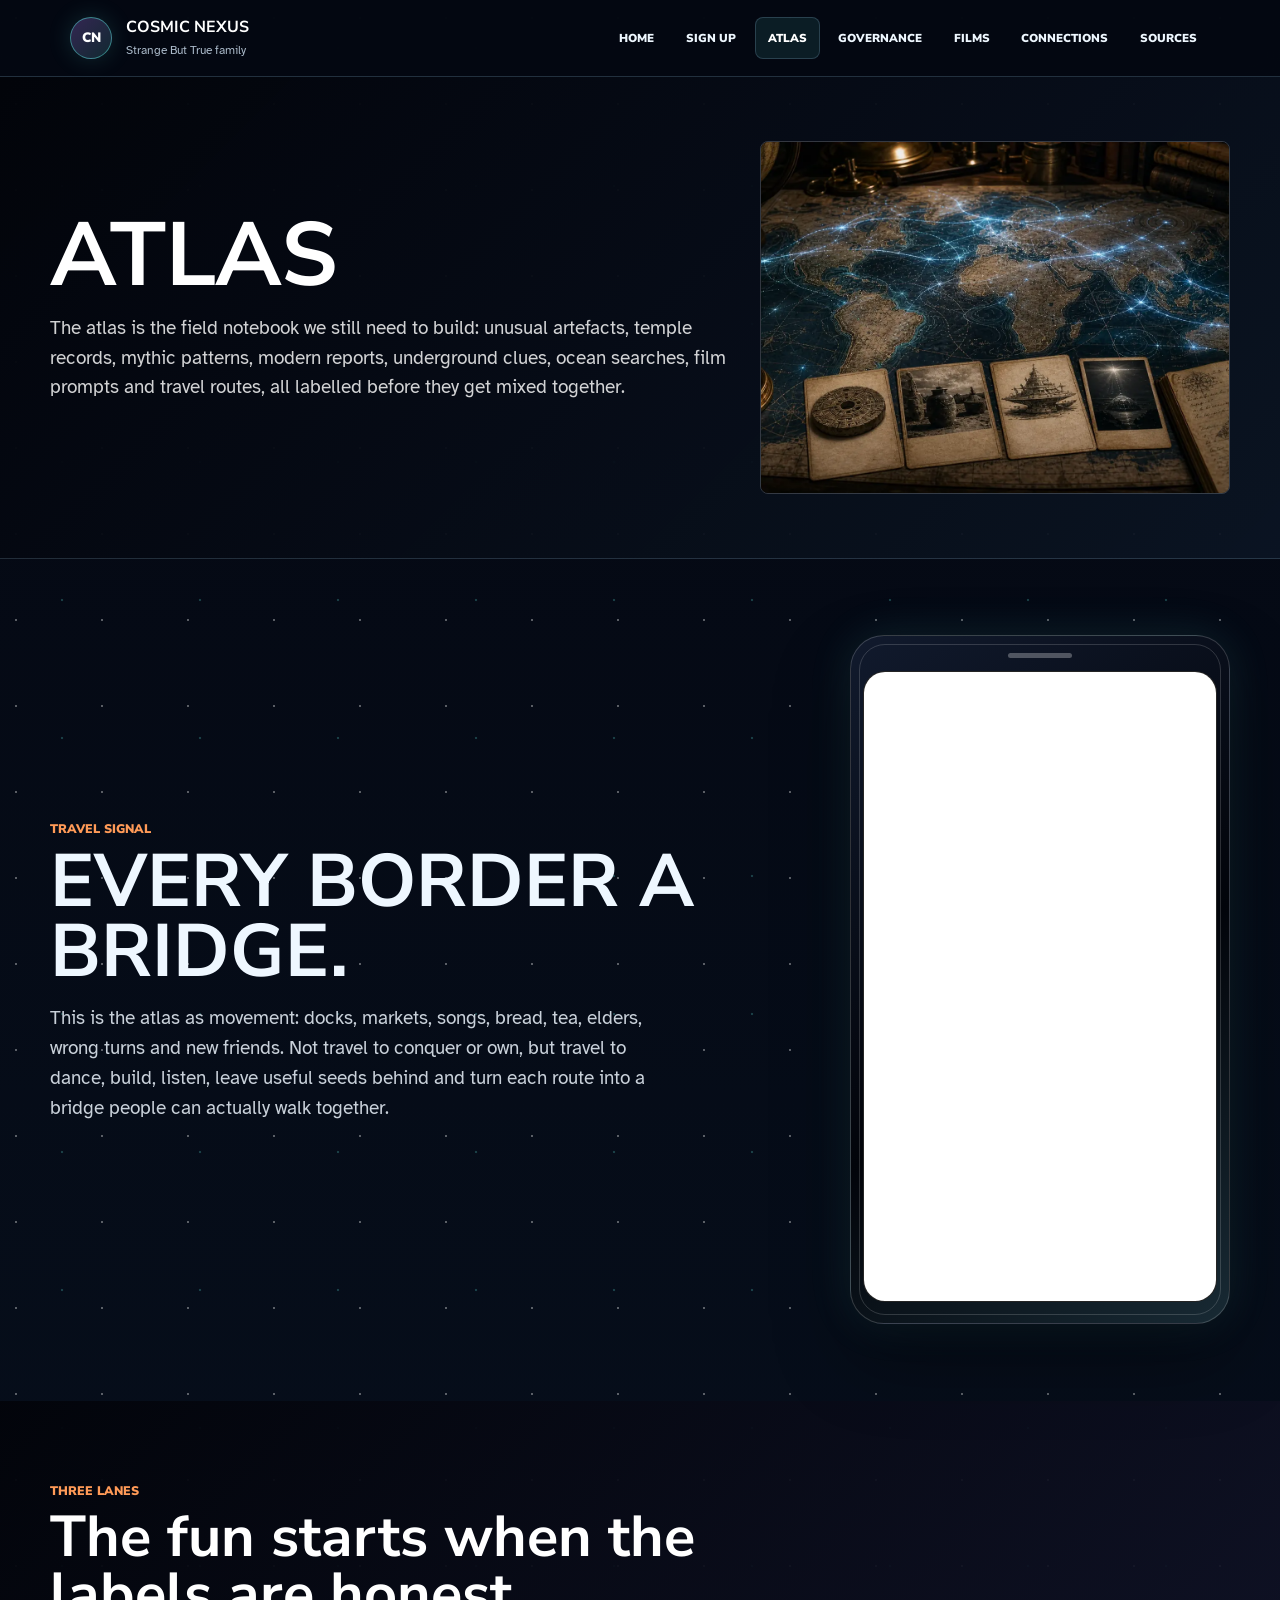
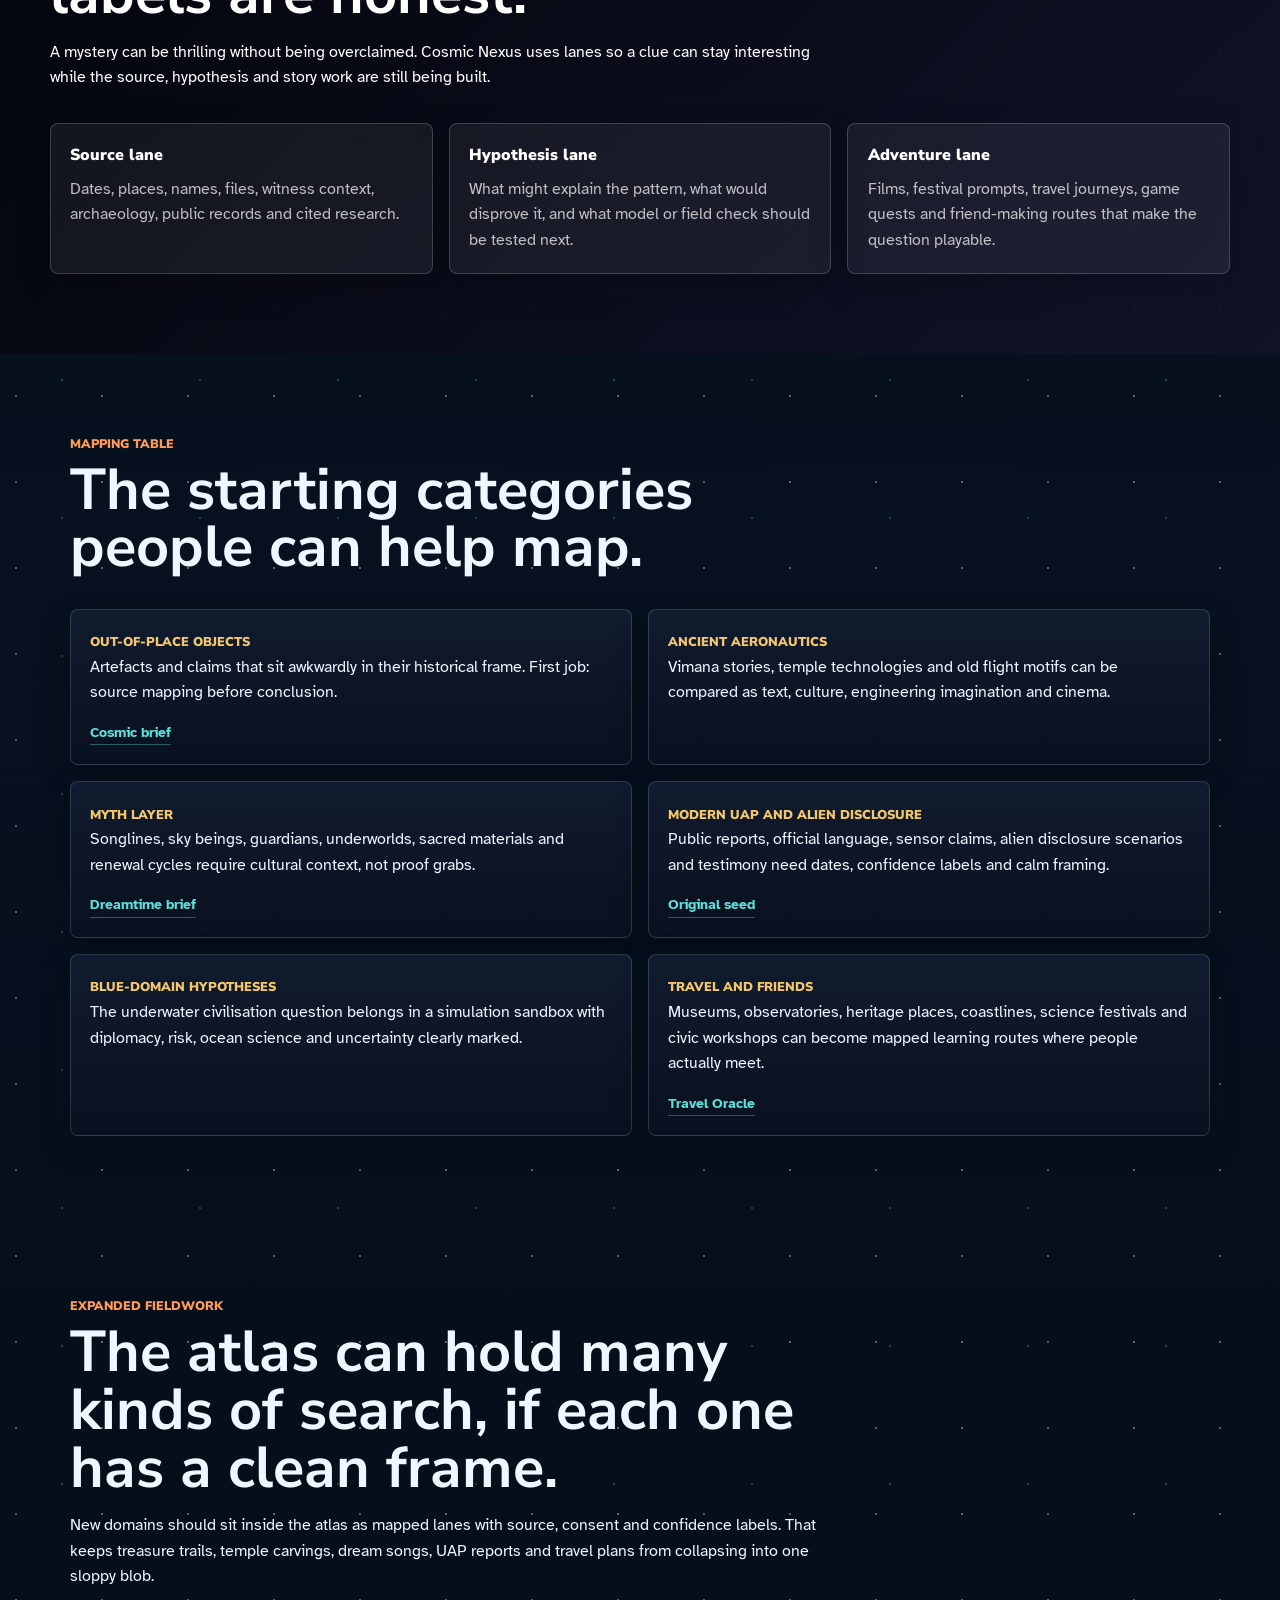
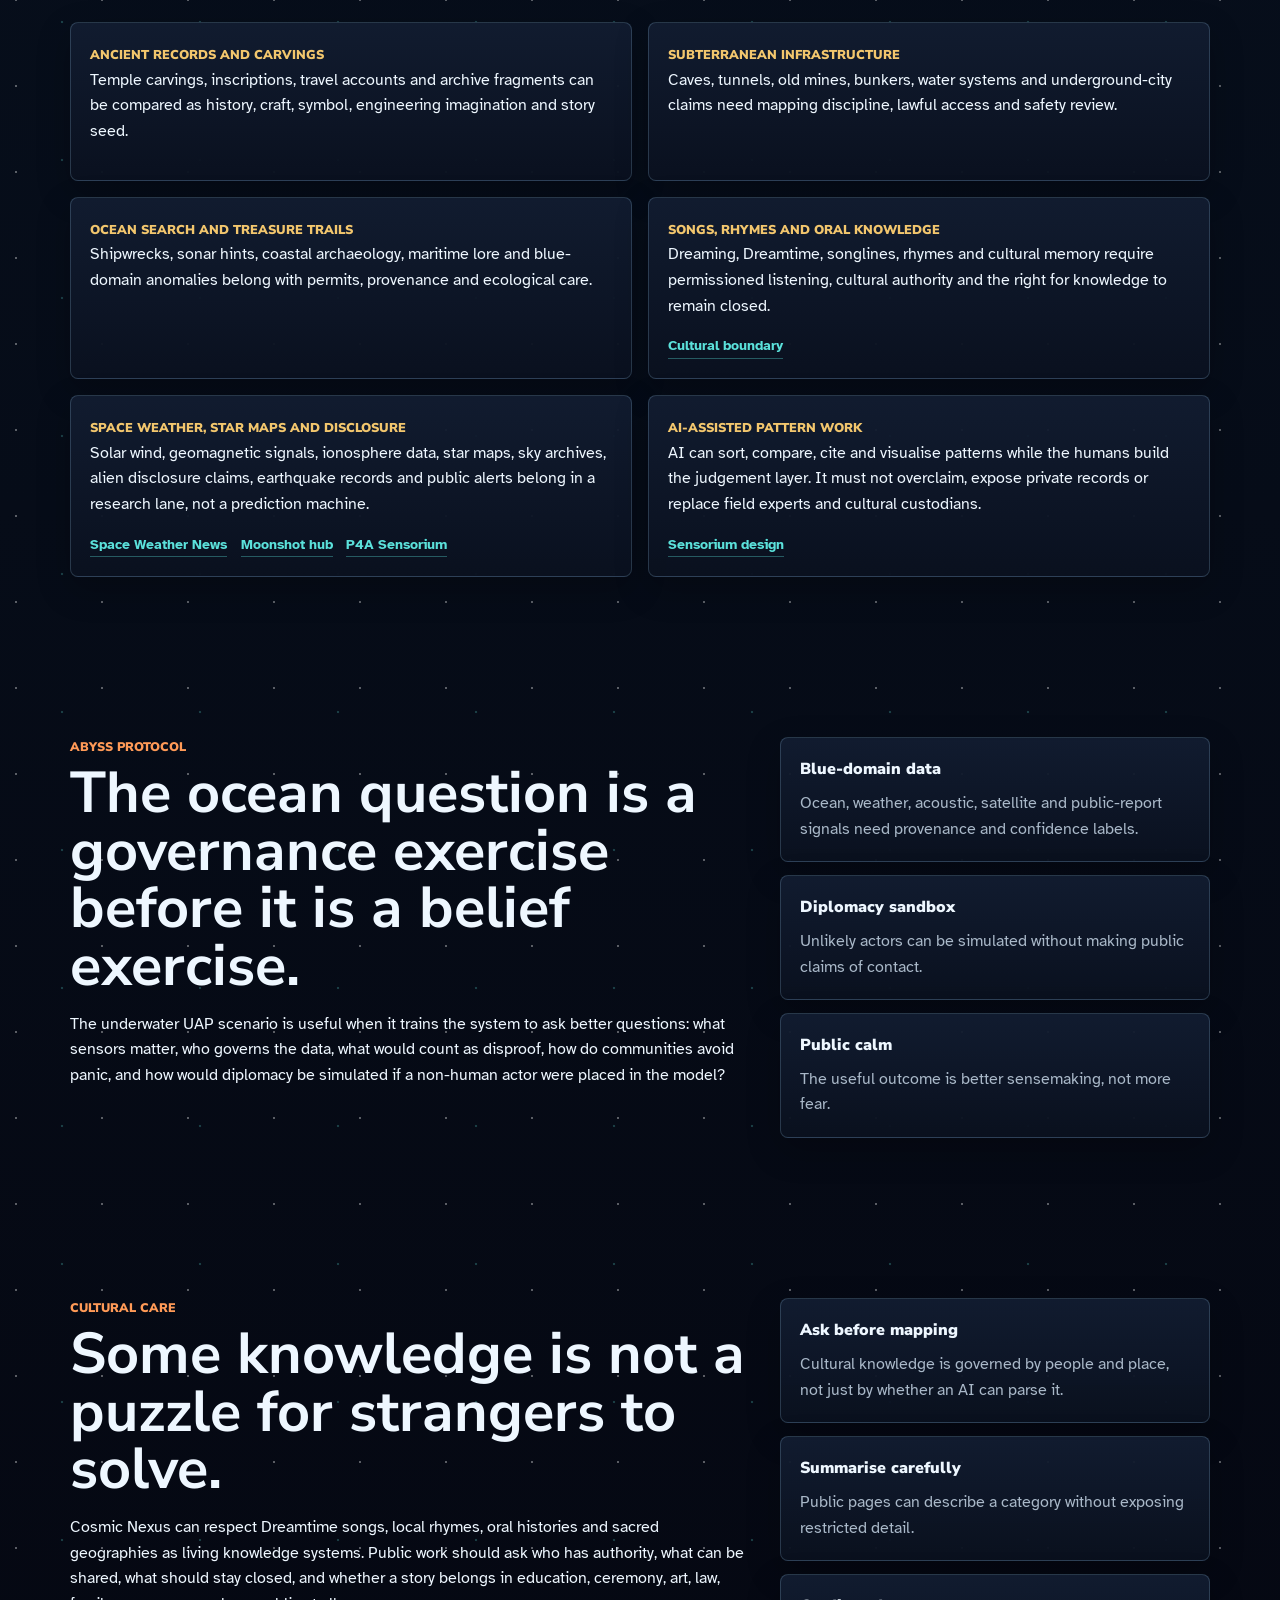
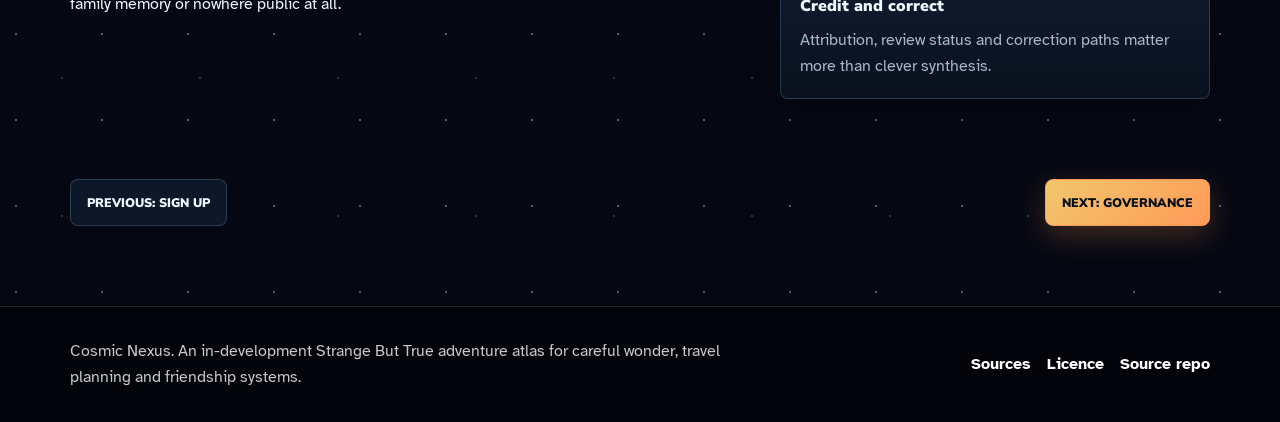
==== commit d0e5fd4a: "Add atlas travel song signal" ====
--- a/atlas.html
+++ b/atlas.html
@@ -5,7 +5,7 @@
     <meta name="viewport" content="width=device-width, initial-scale=1">
     <meta name="description" content="The in-development Cosmic Nexus atlas invites contributors to help map out-of-place objects, ancient records, mythology, UAP disclosure, ocean questions and travel routes with clear context labels.">
         <title>Atlas | Cosmic Nexus</title>
-    <link rel="stylesheet" href="styles.css?v=20260525-footer">
+    <link rel="stylesheet" href="styles.css?v=20260612-atlas-signal">
     <link rel="preconnect" href="https://fonts.googleapis.com">
     <link rel="preconnect" href="https://fonts.gstatic.com" crossorigin>
     <link href="https://fonts.googleapis.com/css2?family=Atkinson+Hyperlegible:wght@400;700&family=Nunito+Sans:wght@700;800;900&display=swap" rel="stylesheet">
@@ -22,6 +22,18 @@
           <p>The atlas is the field notebook we still need to build: unusual artefacts, temple records, mythic patterns, modern reports, underground clues, ocean searches, film prompts and travel routes, all labelled before they get mixed together.</p>
         </div>
         <img src="assets/cosmic-nexus-map-table.webp" alt="Cosmic Nexus map table with sensor paths and archival cards">
+      </section>
+
+      <section class="song-feature atlas-song-feature" id="atlas-signal" aria-labelledby="atlas-song-title">
+        <div class="song-feature-copy">
+          <span class="section-label">Travel signal</span>
+          <h2 id="atlas-song-title">Every border a bridge.</h2>
+          <p>This is the atlas as movement: docks, markets, songs, bread, tea, elders, wrong turns and new friends. Not travel to conquer or own, but travel to dance, build, listen, leave useful seeds behind and turn each route into a bridge people can actually walk together.</p>
+        </div>
+        <div class="phone-frame" aria-label="Phone-framed YouTube player for Every Border a Bridge">
+          <div class="phone-speaker" aria-hidden="true"></div>
+          <iframe class="phone-player" src="https://www.youtube-nocookie.com/embed/HLpIHF8MZYs?rel=0&amp;modestbranding=1&amp;playsinline=1" title="Every Border a Bridge by Luke Hayes 360 VR" loading="lazy" allow="accelerometer; autoplay; clipboard-write; encrypted-media; gyroscope; picture-in-picture; web-share" allowfullscreen></iframe>
+        </div>
       </section>
 
       <section class="section wide-band" aria-labelledby="lanes-title">
@@ -101,6 +113,6 @@
     </main>
     <footer class="site-footer" data-site-footer></footer>
     <button class="to-top" type="button" data-to-top aria-label="Back to top">Top</button>
-    <script src="script.js?v=20260525-footer"></script>
+    <script src="script.js?v=20260612-atlas-signal"></script>
   </body>
 </html>
--- a/styles.css
+++ b/styles.css
@@ -259,6 +259,80 @@
   white-space: nowrap;
 }
 
+.song-feature {
+  display: grid;
+  grid-template-columns: minmax(0, 1fr) minmax(260px, 380px);
+  gap: clamp(2rem, 6vw, 5rem);
+  align-items: center;
+  width: min(1180px, calc(100% - 2.5rem));
+  margin: 0 auto;
+  padding: clamp(3rem, 6vw, 5.5rem) 0;
+}
+
+.song-feature-copy {
+  max-width: 660px;
+}
+
+.song-feature-copy h2 {
+  margin: 0 0 1rem;
+  font-size: clamp(2.4rem, 5.8vw, 5.8rem);
+  line-height: .94;
+  text-transform: uppercase;
+}
+
+.song-feature-copy p {
+  max-width: 610px;
+  color: rgba(238, 247, 255, .84);
+  font-size: clamp(1.02rem, 1.5vw, 1.18rem);
+}
+
+.signup-song-feature {
+  padding-top: clamp(2.4rem, 5vw, 4.4rem);
+}
+
+.phone-frame {
+  position: relative;
+  width: min(100%, 380px);
+  margin: 0 auto;
+  padding: 1.05rem .72rem 1.3rem;
+  border: 1px solid rgba(255, 255, 255, .18);
+  border-radius: 34px;
+  background:
+    linear-gradient(145deg, #111a2d, #02040a 56%, #182a34),
+    #050607;
+  box-shadow:
+    0 34px 74px rgba(0, 0, 0, .38),
+    0 0 44px rgba(91, 225, 219, .12);
+}
+
+.phone-frame::after {
+  content: "";
+  position: absolute;
+  inset: .48rem;
+  pointer-events: none;
+  border: 1px solid rgba(255, 255, 255, .16);
+  border-radius: 26px;
+}
+
+.phone-speaker {
+  width: 64px;
+  height: 5px;
+  margin: 0 auto .8rem;
+  border-radius: 999px;
+  background: rgba(255, 255, 255, .28);
+}
+
+.phone-player {
+  position: relative;
+  z-index: 1;
+  display: block;
+  width: 100%;
+  aspect-ratio: 9 / 16;
+  border: 1px solid rgba(255, 255, 255, .14);
+  border-radius: 22px;
+  background: #000;
+}
+
 .section {
   max-width: 1180px;
   margin: 0 auto;
@@ -865,6 +939,15 @@
   .intro-band {
     align-items: flex-start;
     flex-direction: column;
+  }
+
+  .song-feature {
+    grid-template-columns: 1fr;
+    gap: 2rem;
+  }
+
+  .song-feature-copy {
+    max-width: none;
   }
 
   .footer-inner {
@@ -924,6 +1007,16 @@
     padding-bottom: 3.4rem;
   }
 
+  .song-feature {
+    width: min(100% - 1.5rem, 1180px);
+    padding-top: 2.8rem;
+    padding-bottom: 2.8rem;
+  }
+
+  .song-feature-copy h2 {
+    font-size: clamp(2.2rem, 12vw, 3.2rem);
+  }
+
   .hero-copy h1,
   .page-hero h1 {
     font-size: clamp(2.55rem, 13vw, 3.4rem);
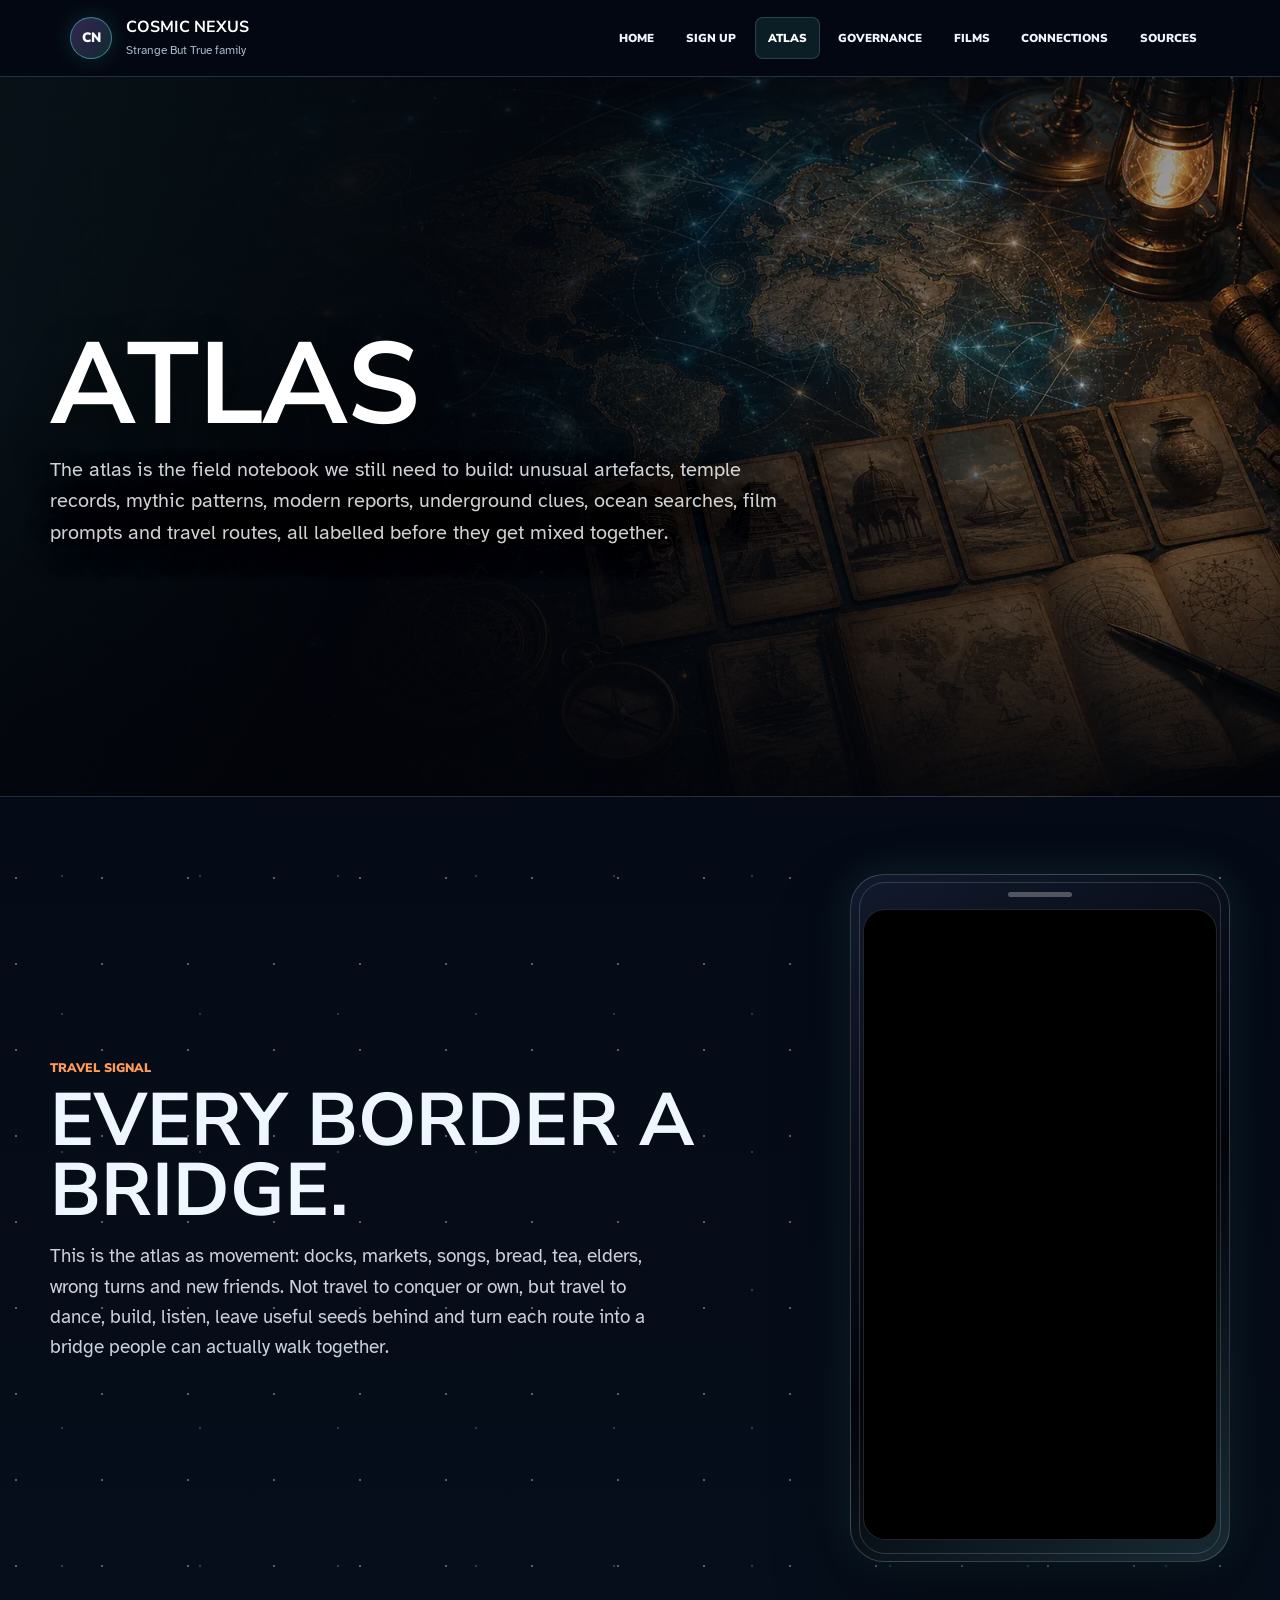
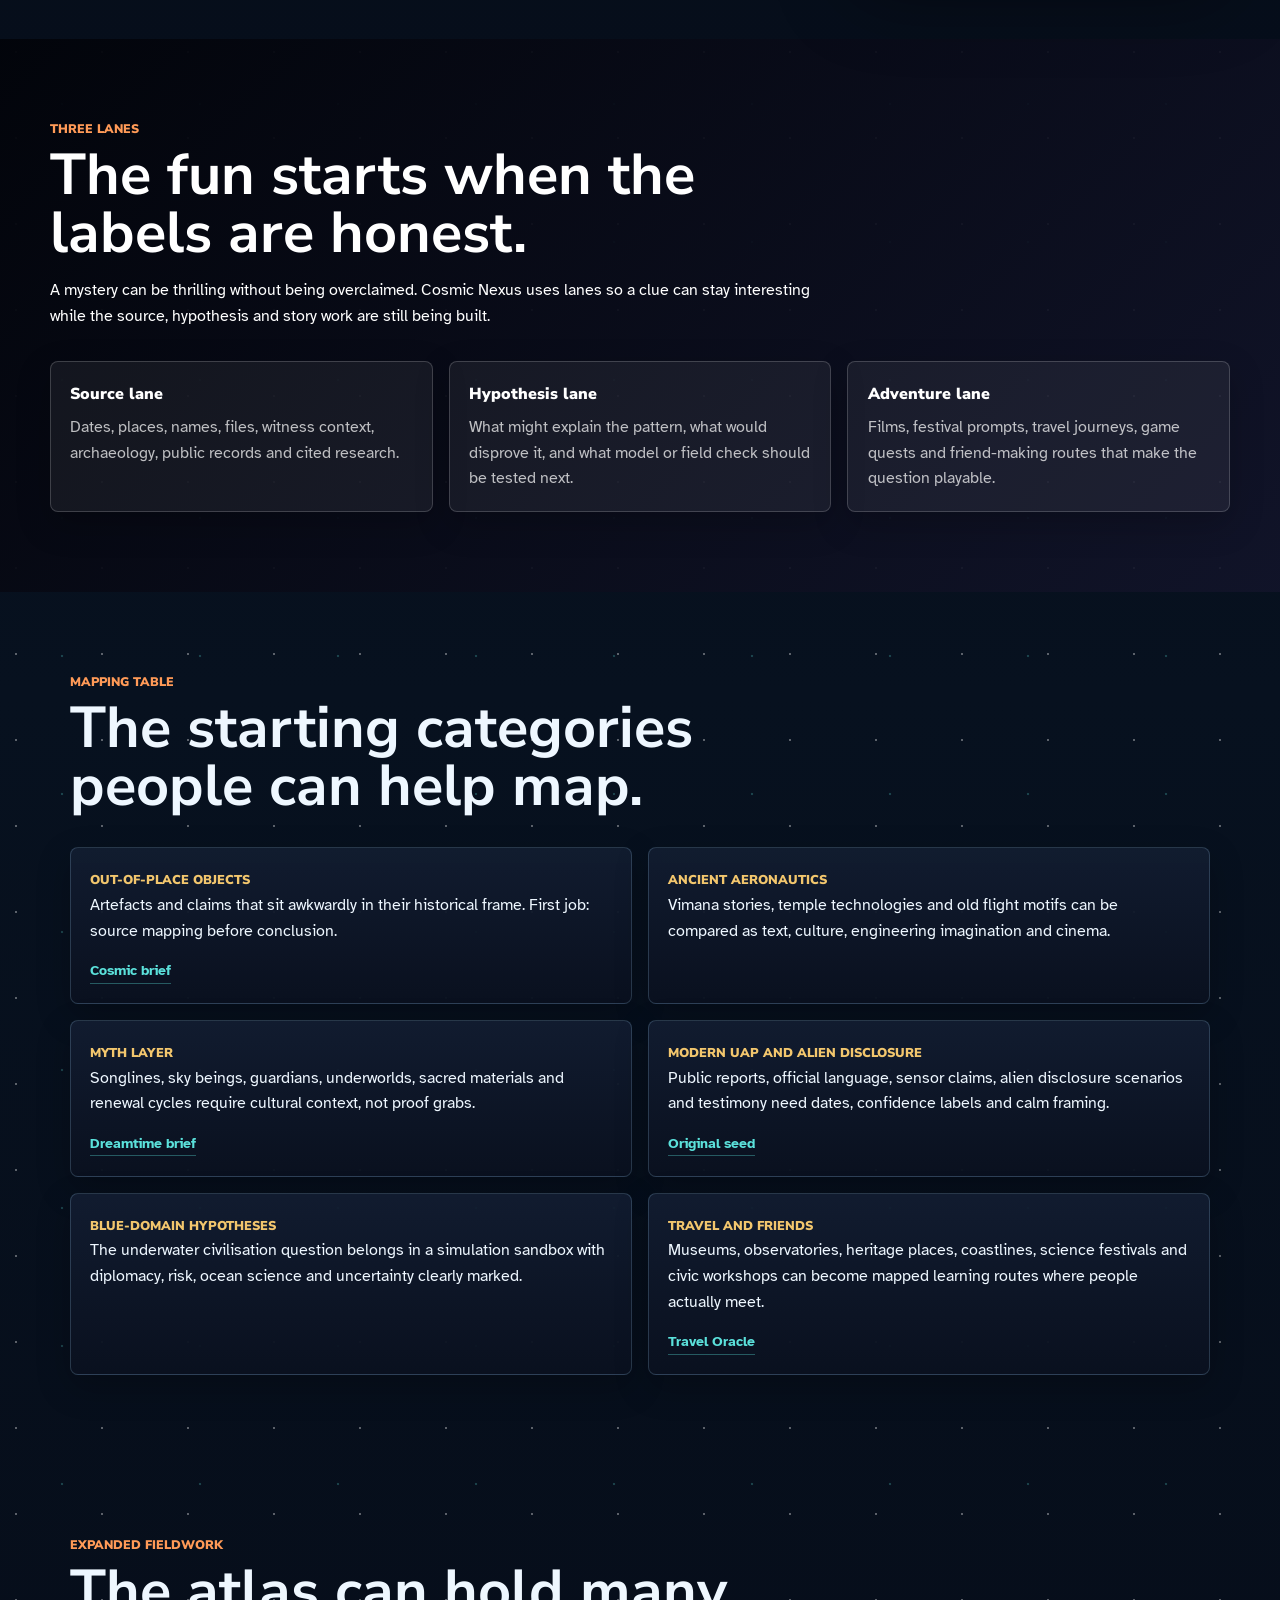
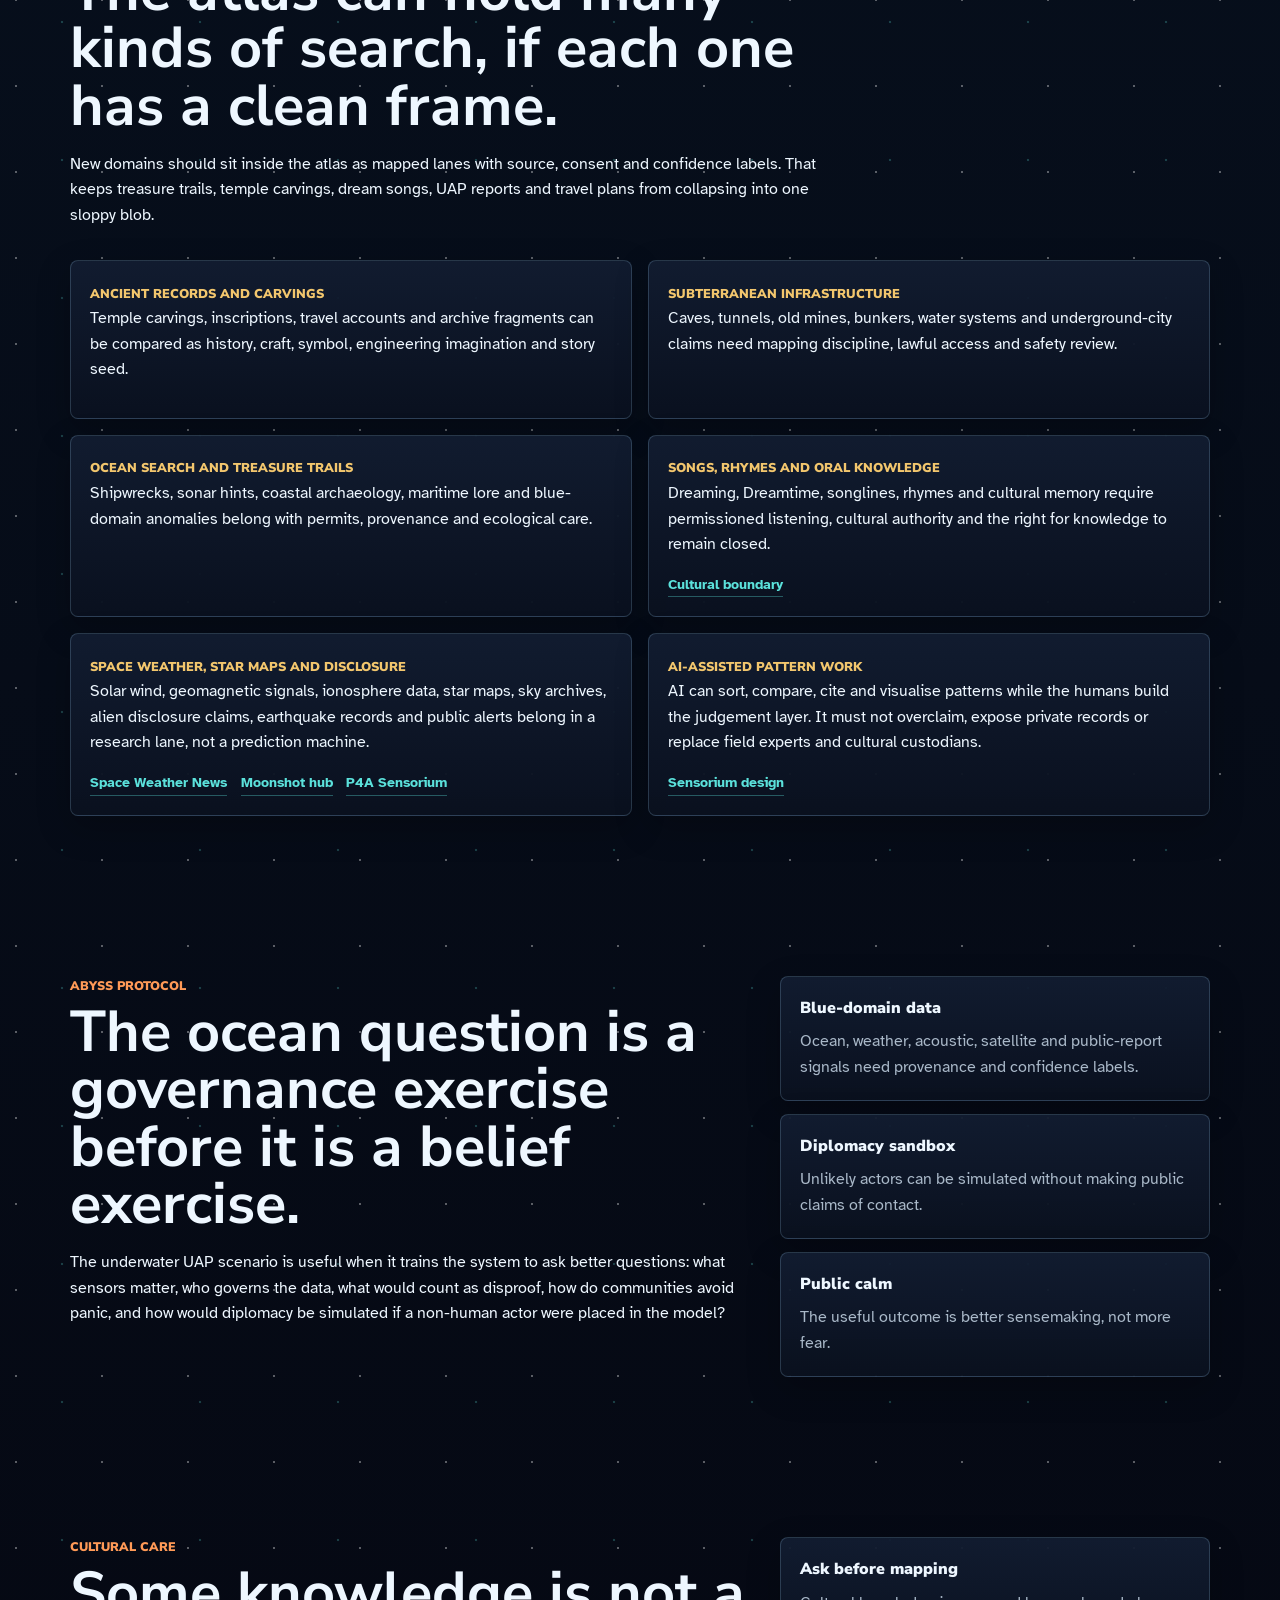
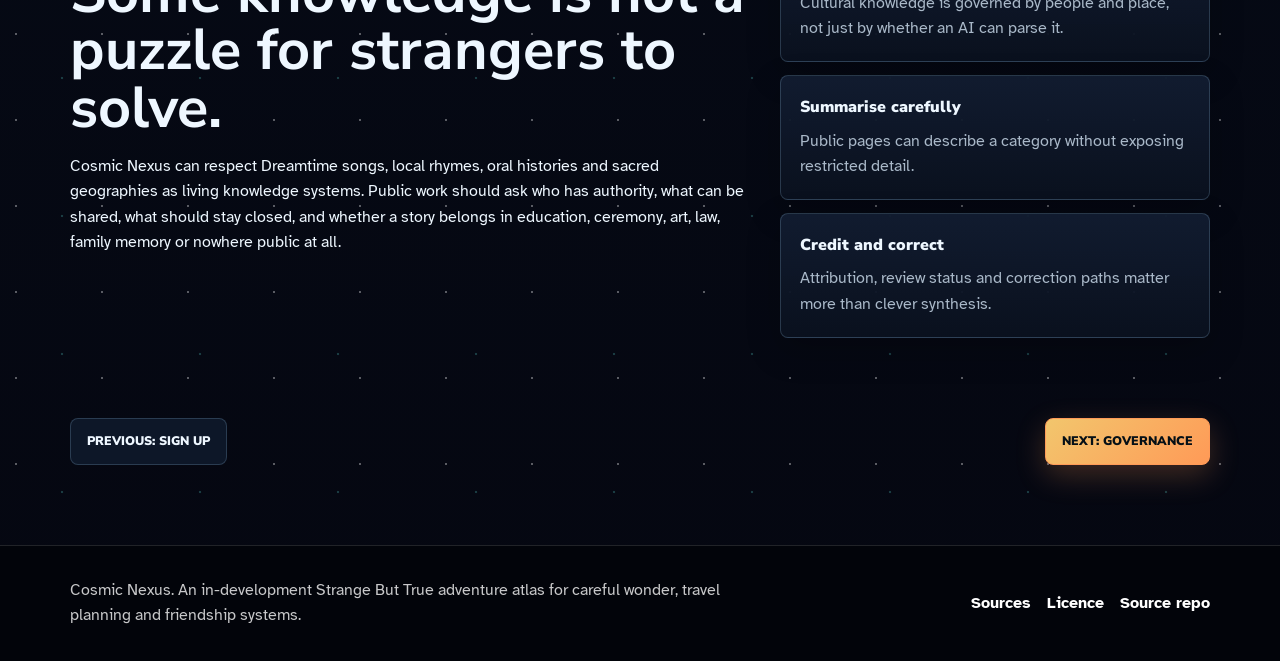
==== commit 6c8dbeb1: "Upgrade Cosmic Nexus page heroes" ====
--- a/atlas.html
+++ b/atlas.html
@@ -5,7 +5,7 @@
     <meta name="viewport" content="width=device-width, initial-scale=1">
     <meta name="description" content="The in-development Cosmic Nexus atlas invites contributors to help map out-of-place objects, ancient records, mythology, UAP disclosure, ocean questions and travel routes with clear context labels.">
         <title>Atlas | Cosmic Nexus</title>
-    <link rel="stylesheet" href="styles.css?v=20260612-atlas-signal">
+    <link rel="stylesheet" href="styles.css?v=20260612-full-heroes">
     <link rel="preconnect" href="https://fonts.googleapis.com">
     <link rel="preconnect" href="https://fonts.gstatic.com" crossorigin>
     <link href="https://fonts.googleapis.com/css2?family=Atkinson+Hyperlegible:wght@400;700&family=Nunito+Sans:wght@700;800;900&display=swap" rel="stylesheet">
@@ -16,12 +16,11 @@
     <a class="skip-link" href="#main">Skip to content</a>
     <header class="site-header" data-site-header></header>
     <main id="main">
-      <section class="page-hero" aria-labelledby="page-title">
+      <section class="page-hero" style="--hero-image: url('assets/hero-atlas-global-galactic.webp')" aria-labelledby="page-title">
         <div>
           <h1 id="page-title">Atlas</h1>
           <p>The atlas is the field notebook we still need to build: unusual artefacts, temple records, mythic patterns, modern reports, underground clues, ocean searches, film prompts and travel routes, all labelled before they get mixed together.</p>
         </div>
-        <img src="assets/cosmic-nexus-map-table.webp" alt="Cosmic Nexus map table with sensor paths and archival cards">
       </section>
 
       <section class="song-feature atlas-song-feature" id="atlas-signal" aria-labelledby="atlas-song-title">
@@ -113,6 +112,6 @@
     </main>
     <footer class="site-footer" data-site-footer></footer>
     <button class="to-top" type="button" data-to-top aria-label="Back to top">Top</button>
-    <script src="script.js?v=20260612-atlas-signal"></script>
+    <script src="script.js?v=20260612-full-heroes"></script>
   </body>
 </html>
--- a/styles.css
+++ b/styles.css
@@ -556,46 +556,63 @@
 }
 
 .page-hero {
+  --hero-image: url("assets/hero-atlas-global-galactic.webp");
   position: relative;
   overflow: hidden;
-  display: grid;
-  grid-template-columns: minmax(0, 1fr) minmax(320px, 470px);
-  gap: 2rem;
+  display: flex;
   align-items: center;
-  min-height: 410px;
-  padding: 4rem max(1.25rem, calc((100vw - 1180px) / 2));
+  min-height: min(720px, calc(100vh - 76px));
+  padding: clamp(5rem, 10vw, 8rem) max(1.25rem, calc((100vw - 1180px) / 2)) clamp(4.5rem, 8vw, 7rem);
   background:
-    linear-gradient(135deg, rgba(2, 4, 10, .98), rgba(11, 20, 35, .92));
+    linear-gradient(90deg, rgba(2, 4, 10, .97) 0%, rgba(2, 4, 10, .86) 39%, rgba(2, 4, 10, .48) 70%, rgba(2, 4, 10, .16) 100%),
+    var(--hero-image) center / cover no-repeat;
   color: var(--star);
   border-bottom: 1px solid var(--line);
 }
 
+.page-hero::before {
+  content: "";
+  position: absolute;
+  inset: 0;
+  background:
+    linear-gradient(180deg, rgba(2, 4, 10, .2) 0%, transparent 44%, rgba(2, 4, 10, .64) 100%),
+    linear-gradient(120deg, rgba(91, 225, 219, .08), transparent 38%);
+  pointer-events: none;
+}
+
+.page-hero > div {
+  position: relative;
+  z-index: 1;
+  max-width: 760px;
+}
+
 .page-hero h1 {
-  font-size: clamp(3rem, 7vw, 7rem);
+  font-size: clamp(3.8rem, 9vw, 8.6rem);
   line-height: .9;
   text-transform: uppercase;
   margin: 0 0 1rem;
+  text-shadow: 0 16px 40px rgba(0, 0, 0, .52);
 }
 
 .page-hero p {
-  max-width: 700px;
-  font-size: 1.16rem;
+  max-width: 760px;
+  font-size: clamp(1.05rem, 1.55vw, 1.38rem);
   color: rgba(255, 255, 255, .82);
+  text-shadow: 0 12px 30px rgba(0, 0, 0, .52);
 }
 
 .page-hero img {
-  width: 100%;
-  aspect-ratio: 4 / 3;
-  object-fit: cover;
-  border-radius: var(--radius);
-  border: 1px solid rgba(255, 255, 255, .18);
+  display: none;
 }
 
 .signup-hero {
-  min-height: min(660px, calc(100vh - 76px));
+  min-height: min(760px, calc(100vh - 76px));
+  display: grid;
+  grid-template-columns: minmax(0, .9fr) minmax(280px, .8fr);
+  gap: clamp(1.5rem, 4vw, 4rem);
   background:
-    linear-gradient(90deg, rgba(2, 4, 10, .94) 0%, rgba(2, 4, 10, .76) 44%, rgba(2, 4, 10, .3) 100%),
-    url("assets/cosmic-nexus-map-table.webp") center / cover no-repeat;
+    linear-gradient(90deg, rgba(2, 4, 10, .96) 0%, rgba(2, 4, 10, .8) 44%, rgba(2, 4, 10, .28) 100%),
+    var(--hero-image, url("assets/hero-atlas-global-galactic.webp")) center / cover no-repeat;
 }
 
 .signup-hero::before {
@@ -977,14 +994,20 @@
   }
 
   .page-hero {
-    min-height: 0;
+    min-height: min(680px, calc(100vh - 76px));
+    padding-top: 4.5rem;
+    padding-bottom: 4rem;
+    background:
+      linear-gradient(180deg, rgba(2, 4, 10, .94) 0%, rgba(2, 4, 10, .76) 55%, rgba(2, 4, 10, .44) 100%),
+      var(--hero-image) center / cover no-repeat;
   }
 
   .signup-hero {
+    grid-template-columns: 1fr;
     min-height: 760px;
     background:
       linear-gradient(180deg, rgba(2, 4, 10, .94) 0%, rgba(2, 4, 10, .76) 58%, rgba(2, 4, 10, .38) 100%),
-      url("assets/cosmic-nexus-map-table.webp") center / cover no-repeat;
+      var(--hero-image, url("assets/hero-atlas-global-galactic.webp")) center / cover no-repeat;
   }
 
   .sbt-cosmic-lockup {
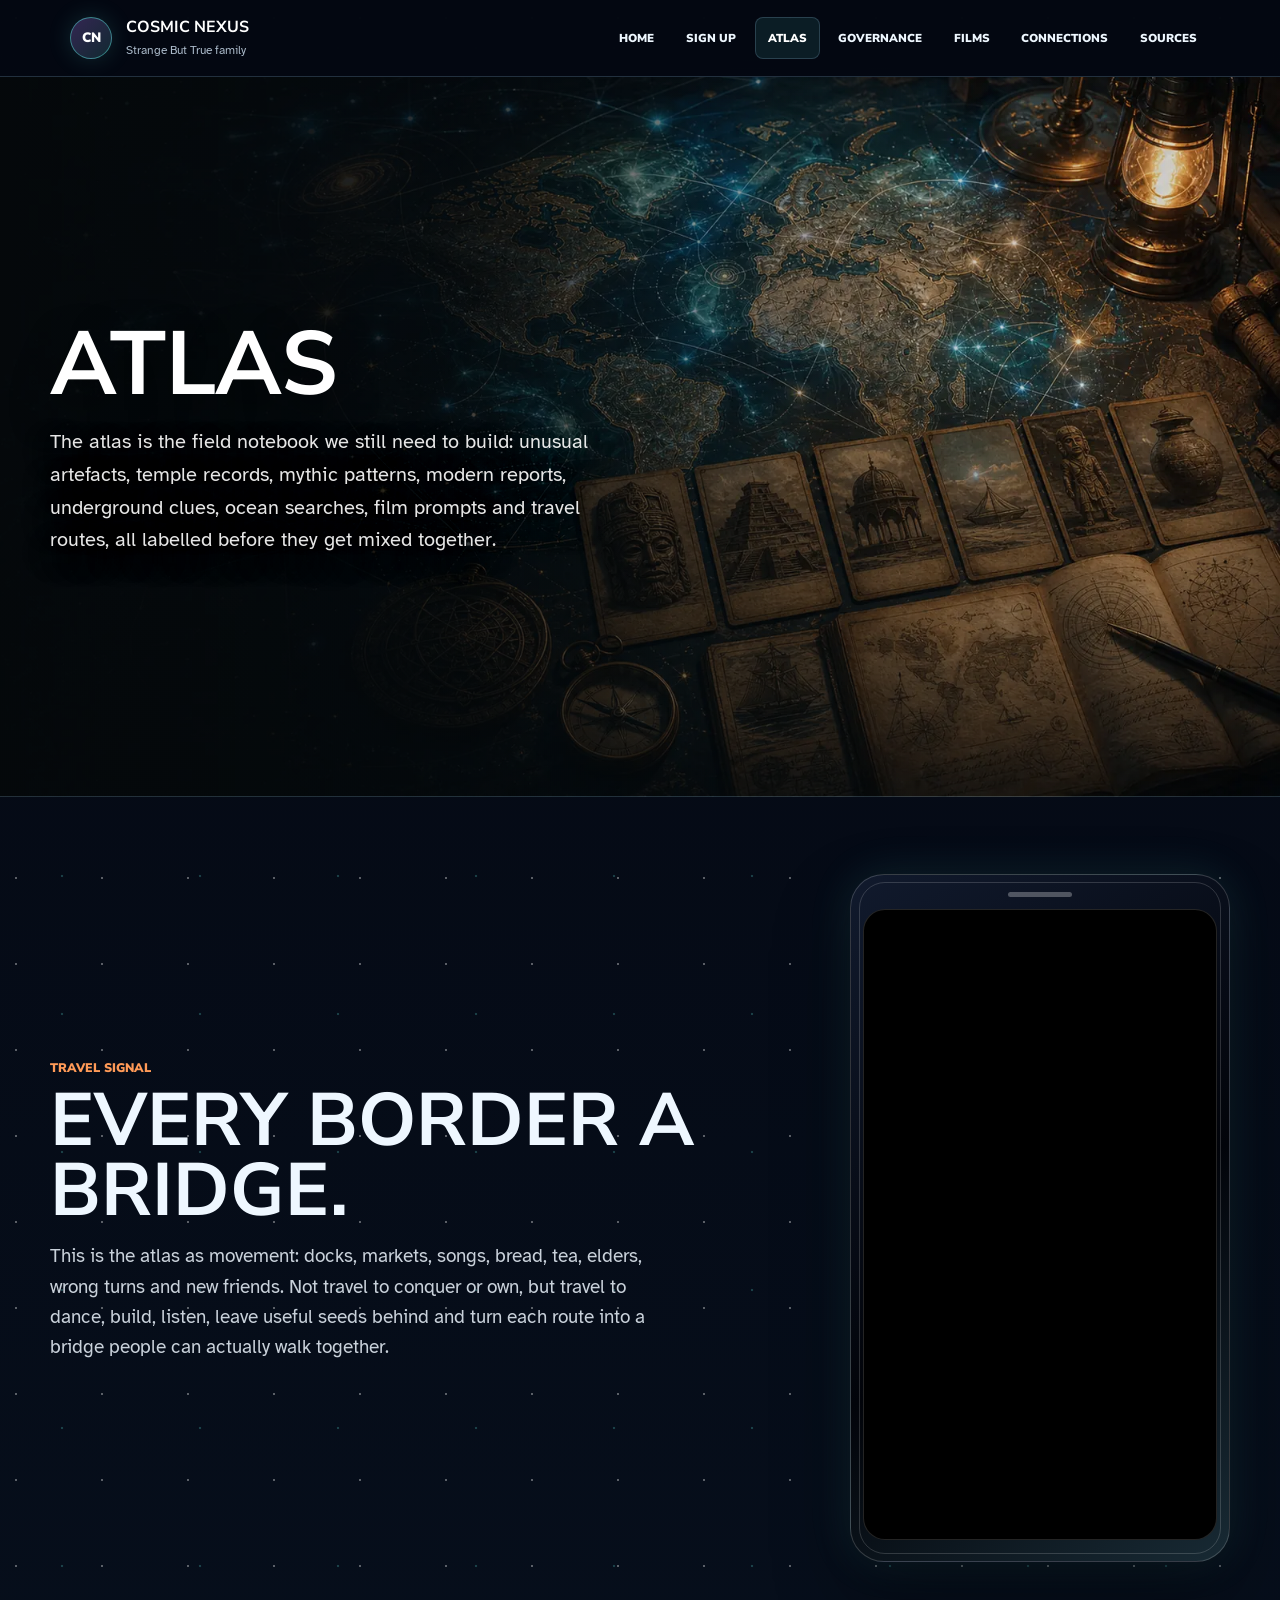
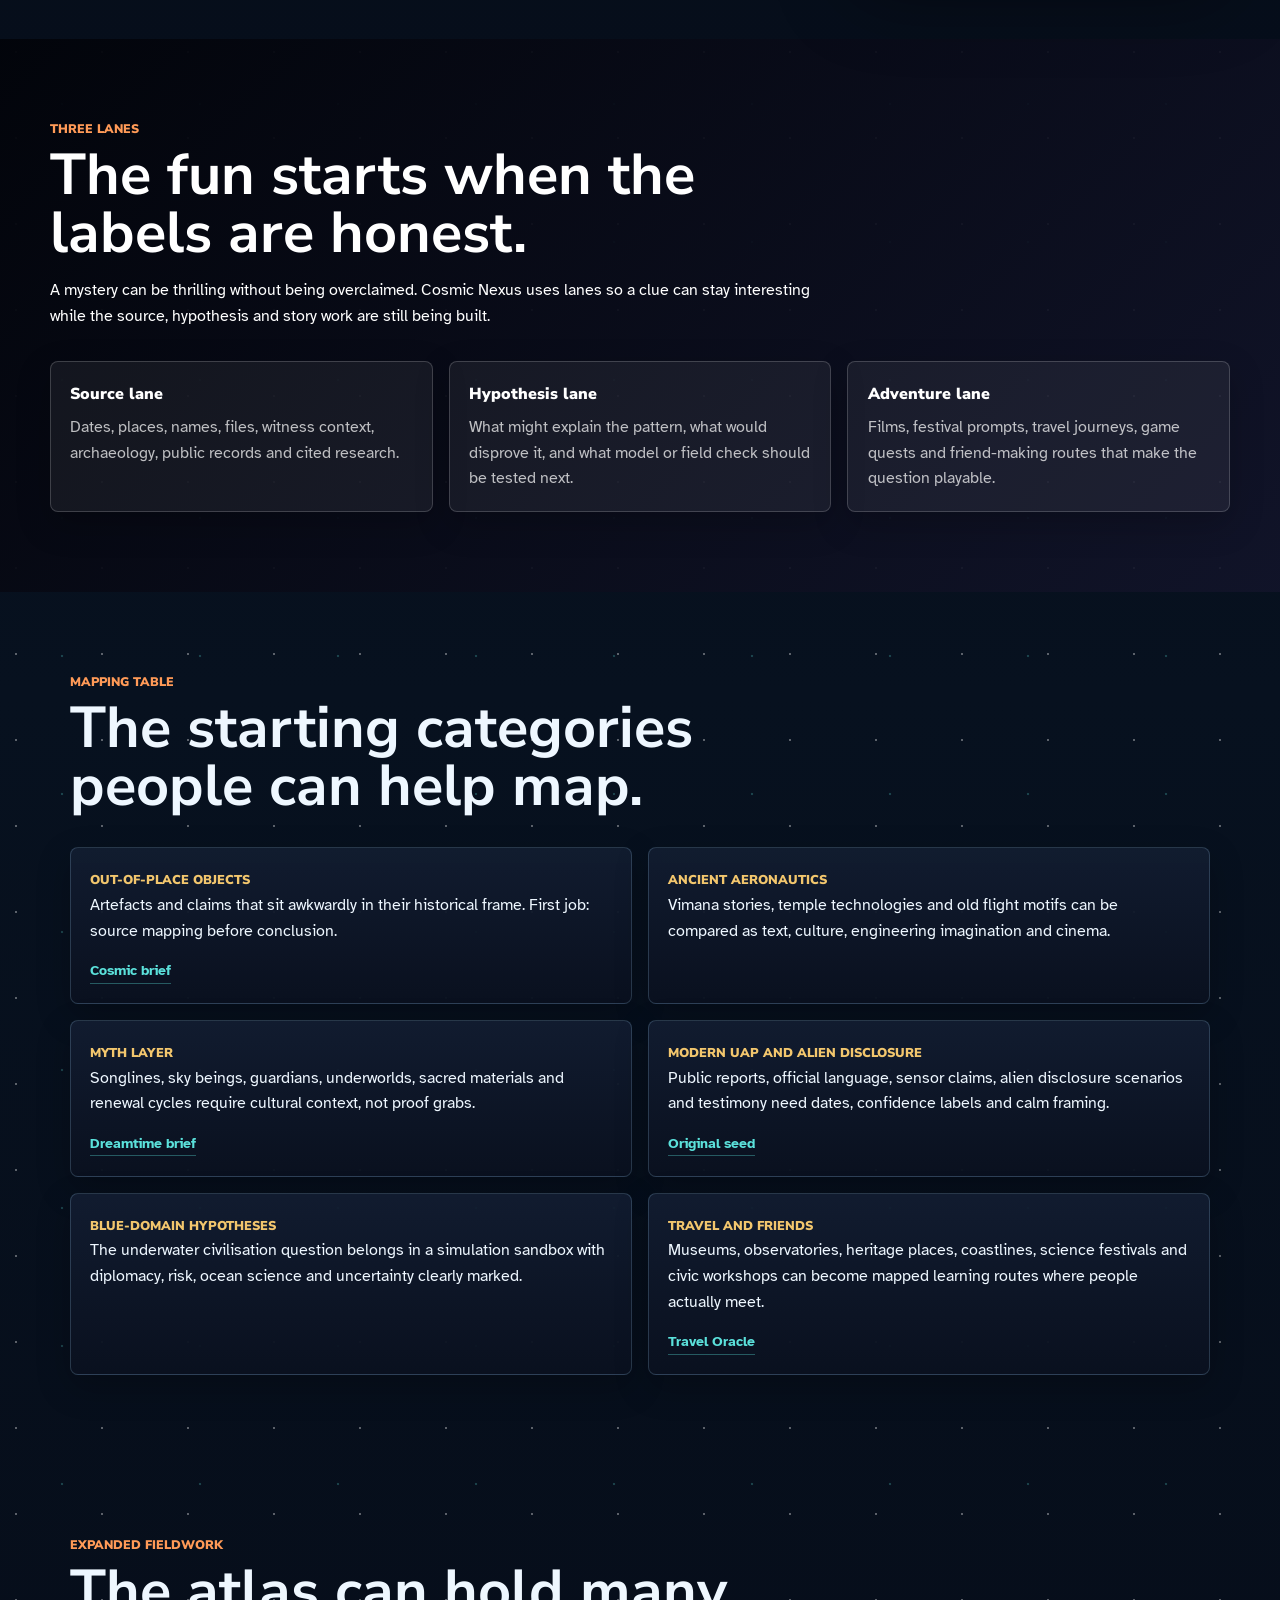
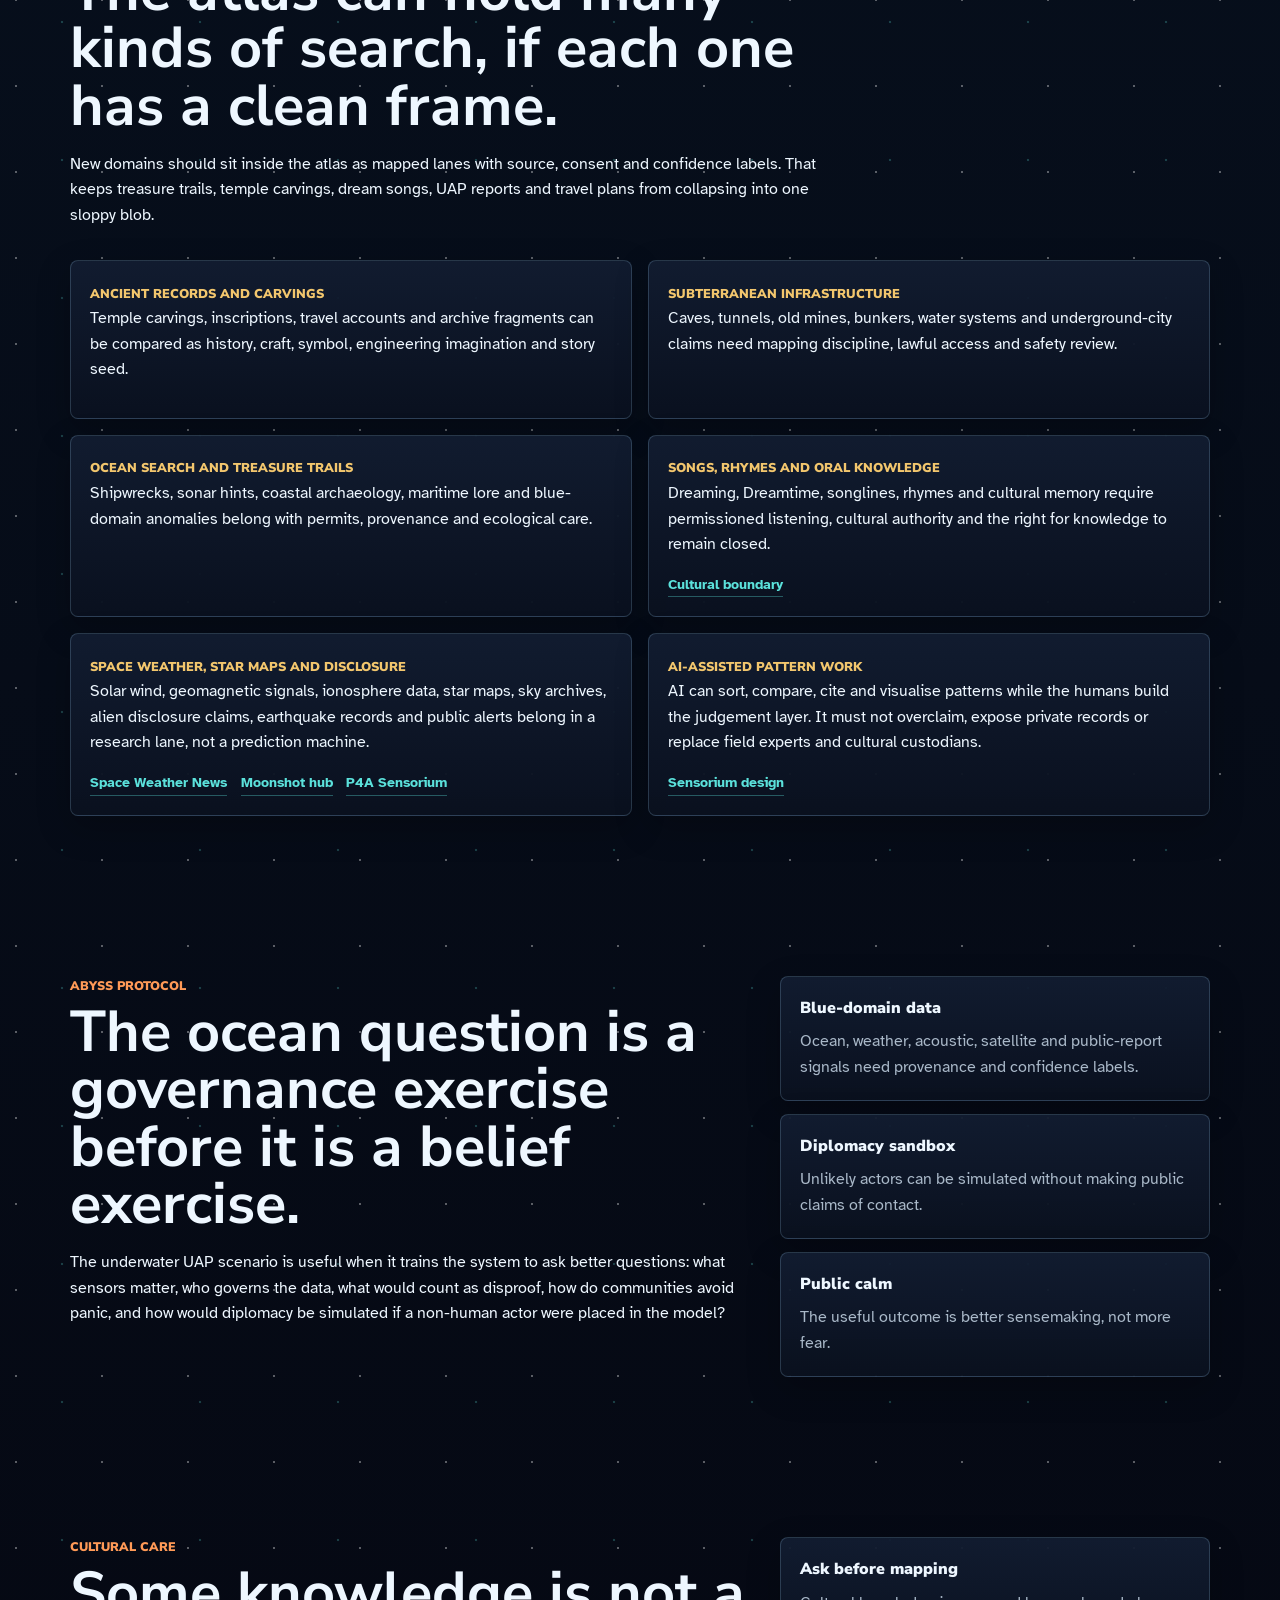
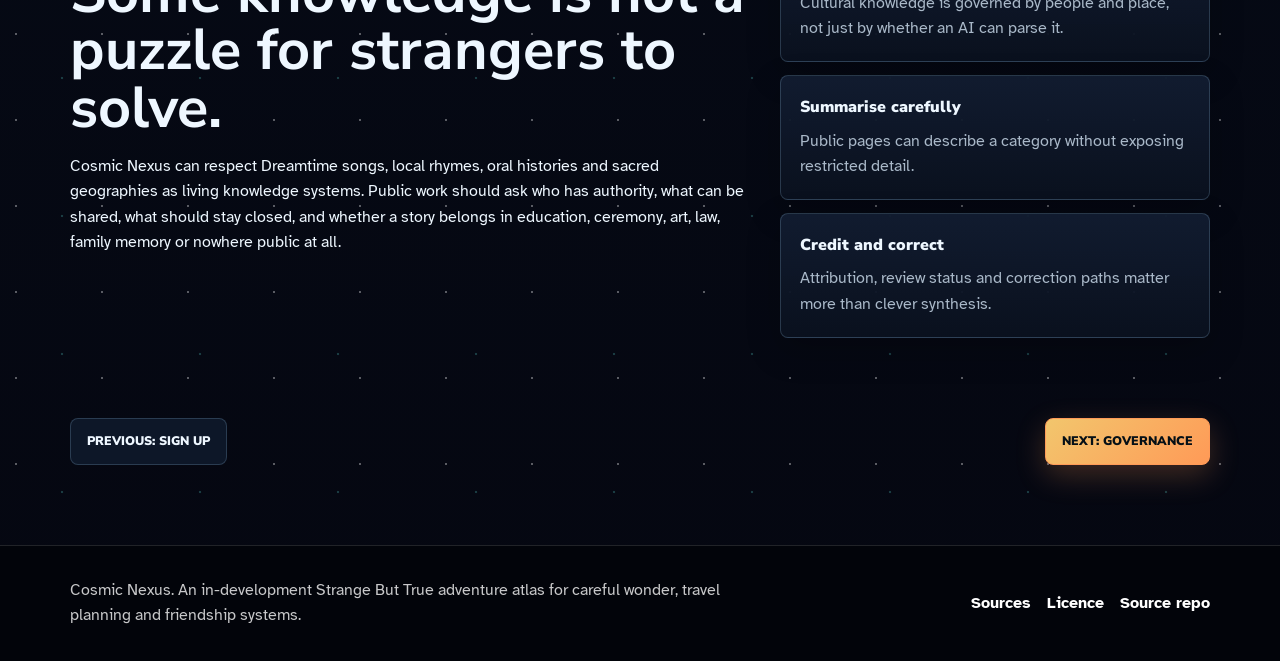
==== commit 7874498f: "Tighten Cosmic Nexus hero columns" ====
--- a/atlas.html
+++ b/atlas.html
@@ -5,7 +5,7 @@
     <meta name="viewport" content="width=device-width, initial-scale=1">
     <meta name="description" content="The in-development Cosmic Nexus atlas invites contributors to help map out-of-place objects, ancient records, mythology, UAP disclosure, ocean questions and travel routes with clear context labels.">
         <title>Atlas | Cosmic Nexus</title>
-    <link rel="stylesheet" href="styles.css?v=20260612-full-heroes">
+    <link rel="stylesheet" href="styles.css?v=20260614-hero-columns">
     <link rel="preconnect" href="https://fonts.googleapis.com">
     <link rel="preconnect" href="https://fonts.gstatic.com" crossorigin>
     <link href="https://fonts.googleapis.com/css2?family=Atkinson+Hyperlegible:wght@400;700&family=Nunito+Sans:wght@700;800;900&display=swap" rel="stylesheet">
@@ -112,6 +112,6 @@
     </main>
     <footer class="site-footer" data-site-footer></footer>
     <button class="to-top" type="button" data-to-top aria-label="Back to top">Top</button>
-    <script src="script.js?v=20260612-full-heroes"></script>
+    <script src="script.js?v=20260614-hero-columns"></script>
   </body>
 </html>
--- a/styles.css
+++ b/styles.css
@@ -564,7 +564,7 @@
   min-height: min(720px, calc(100vh - 76px));
   padding: clamp(5rem, 10vw, 8rem) max(1.25rem, calc((100vw - 1180px) / 2)) clamp(4.5rem, 8vw, 7rem);
   background:
-    linear-gradient(90deg, rgba(2, 4, 10, .97) 0%, rgba(2, 4, 10, .86) 39%, rgba(2, 4, 10, .48) 70%, rgba(2, 4, 10, .16) 100%),
+    linear-gradient(90deg, rgba(4, 8, 10, .88) 0%, rgba(4, 8, 10, .66) 36%, rgba(4, 8, 10, .18) 74%, rgba(4, 8, 10, .08) 100%),
     var(--hero-image) center / cover no-repeat;
   color: var(--star);
   border-bottom: 1px solid var(--line);
@@ -574,31 +574,43 @@
   content: "";
   position: absolute;
   inset: 0;
-  background:
-    linear-gradient(180deg, rgba(2, 4, 10, .2) 0%, transparent 44%, rgba(2, 4, 10, .64) 100%),
-    linear-gradient(120deg, rgba(91, 225, 219, .08), transparent 38%);
+  background: linear-gradient(180deg, rgba(4, 8, 10, .02) 0%, transparent 46%, rgba(4, 8, 10, .28) 100%);
   pointer-events: none;
 }
 
 .page-hero > div {
   position: relative;
   z-index: 1;
-  max-width: 760px;
+  width: min(650px, 100%);
+  max-width: 650px;
 }
 
 .page-hero h1 {
-  font-size: clamp(3.8rem, 9vw, 8.6rem);
-  line-height: .9;
+  max-width: 650px;
+  font-size: clamp(3.35rem, 7vw, 6rem);
+  line-height: .88;
   text-transform: uppercase;
-  margin: 0 0 1rem;
+  margin: 0 0 1.35rem;
   text-shadow: 0 16px 40px rgba(0, 0, 0, .52);
+  text-wrap: balance;
 }
 
 .page-hero p {
-  max-width: 760px;
-  font-size: clamp(1.05rem, 1.55vw, 1.38rem);
-  color: rgba(255, 255, 255, .82);
+  max-width: 570px;
+  font-size: clamp(1.05rem, 1.8vw, 1.28rem);
+  color: rgba(255, 255, 255, .9);
   text-shadow: 0 12px 30px rgba(0, 0, 0, .52);
+}
+
+body[data-page="governance"] .page-hero h1,
+body[data-page="connections"] .page-hero h1,
+body[data-page="onboarding"] .page-hero h1 {
+  font-size: clamp(3rem, 6.15vw, 5.65rem);
+}
+
+body[data-page="films"] .page-hero h1 {
+  max-width: 610px;
+  font-size: clamp(2.9rem, 5.85vw, 5.2rem);
 }
 
 .page-hero img {
@@ -608,10 +620,10 @@
 .signup-hero {
   min-height: min(760px, calc(100vh - 76px));
   display: grid;
-  grid-template-columns: minmax(0, .9fr) minmax(280px, .8fr);
+  grid-template-columns: minmax(0, 650px) minmax(280px, 1fr);
   gap: clamp(1.5rem, 4vw, 4rem);
   background:
-    linear-gradient(90deg, rgba(2, 4, 10, .96) 0%, rgba(2, 4, 10, .8) 44%, rgba(2, 4, 10, .28) 100%),
+    linear-gradient(90deg, rgba(4, 8, 10, .88) 0%, rgba(4, 8, 10, .66) 36%, rgba(4, 8, 10, .18) 74%, rgba(4, 8, 10, .08) 100%),
     var(--hero-image, url("assets/hero-atlas-global-galactic.webp")) center / cover no-repeat;
 }
 
@@ -619,9 +631,7 @@
   content: "";
   position: absolute;
   inset: 0;
-  background:
-    linear-gradient(120deg, rgba(91, 225, 219, .08), transparent 36%),
-    linear-gradient(180deg, rgba(255, 255, 255, .03), rgba(2, 4, 10, .28));
+  background: linear-gradient(180deg, rgba(4, 8, 10, .02) 0%, transparent 46%, rgba(4, 8, 10, .28) 100%);
   pointer-events: none;
 }
 
@@ -998,7 +1008,7 @@
     padding-top: 4.5rem;
     padding-bottom: 4rem;
     background:
-      linear-gradient(180deg, rgba(2, 4, 10, .94) 0%, rgba(2, 4, 10, .76) 55%, rgba(2, 4, 10, .44) 100%),
+      linear-gradient(180deg, rgba(4, 8, 10, .86) 0%, rgba(4, 8, 10, .72) 54%, rgba(4, 8, 10, .28) 100%),
       var(--hero-image) center / cover no-repeat;
   }
 
@@ -1006,7 +1016,7 @@
     grid-template-columns: 1fr;
     min-height: 760px;
     background:
-      linear-gradient(180deg, rgba(2, 4, 10, .94) 0%, rgba(2, 4, 10, .76) 58%, rgba(2, 4, 10, .38) 100%),
+      linear-gradient(180deg, rgba(4, 8, 10, .86) 0%, rgba(4, 8, 10, .72) 54%, rgba(4, 8, 10, .28) 100%),
       var(--hero-image, url("assets/hero-atlas-global-galactic.webp")) center / cover no-repeat;
   }
 
@@ -1046,6 +1056,13 @@
     line-height: .94;
   }
 
+  body[data-page="governance"] .page-hero h1,
+  body[data-page="connections"] .page-hero h1,
+  body[data-page="onboarding"] .page-hero h1,
+  body[data-page="films"] .page-hero h1 {
+    font-size: clamp(2.35rem, 10.6vw, 3rem);
+  }
+
   .next-trail {
     flex-direction: column;
   }
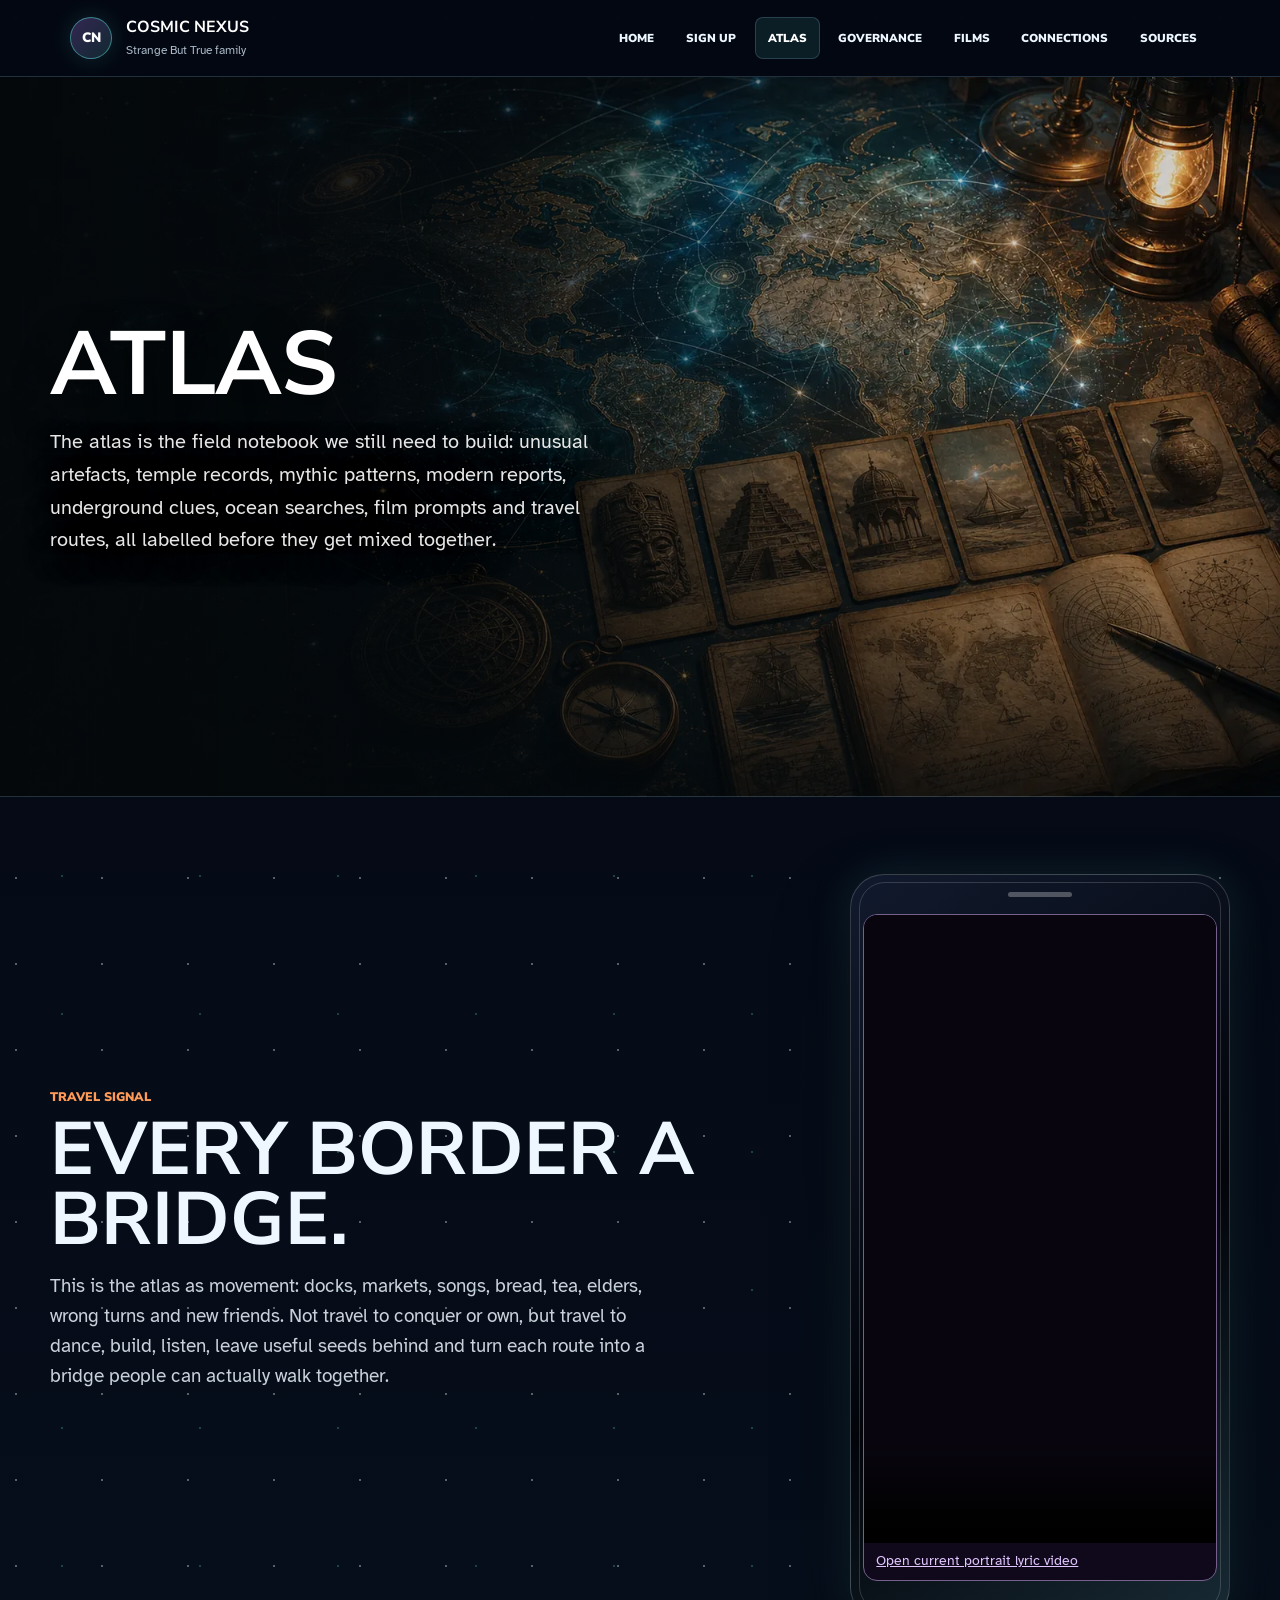
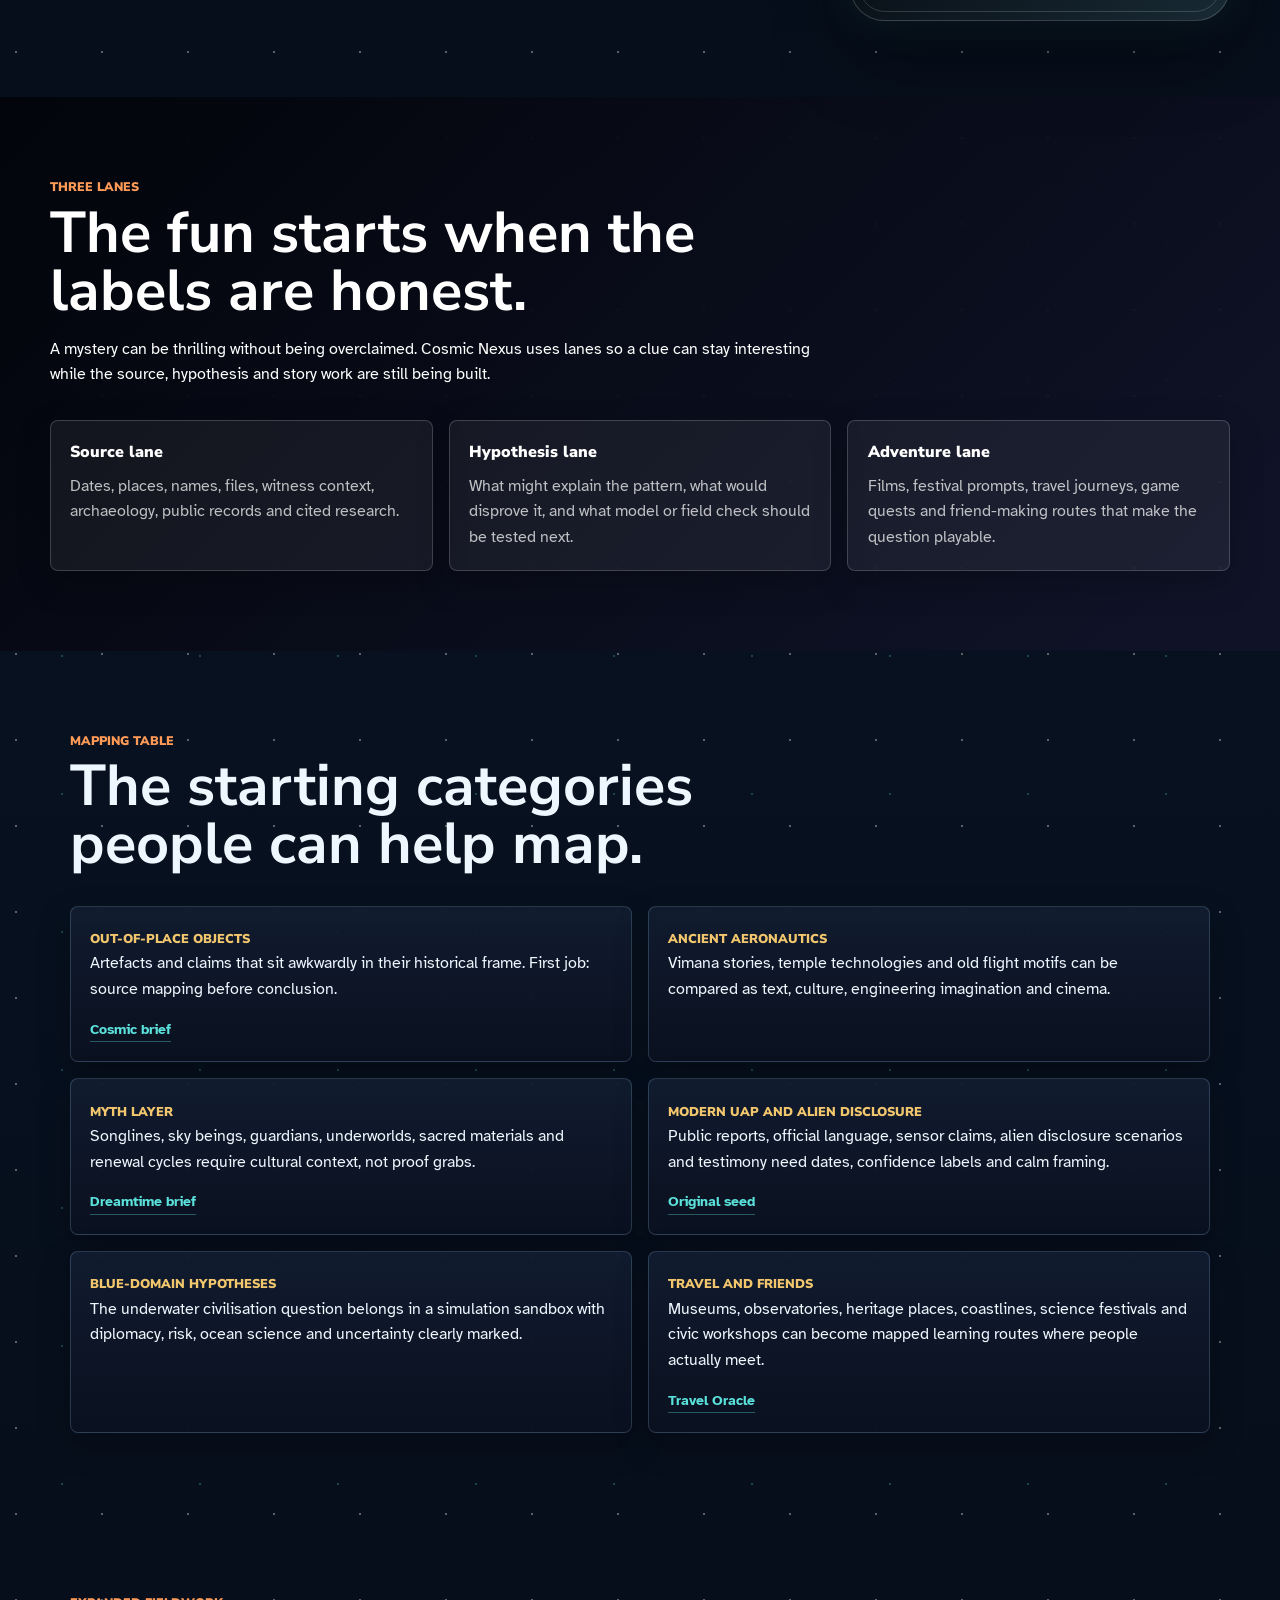
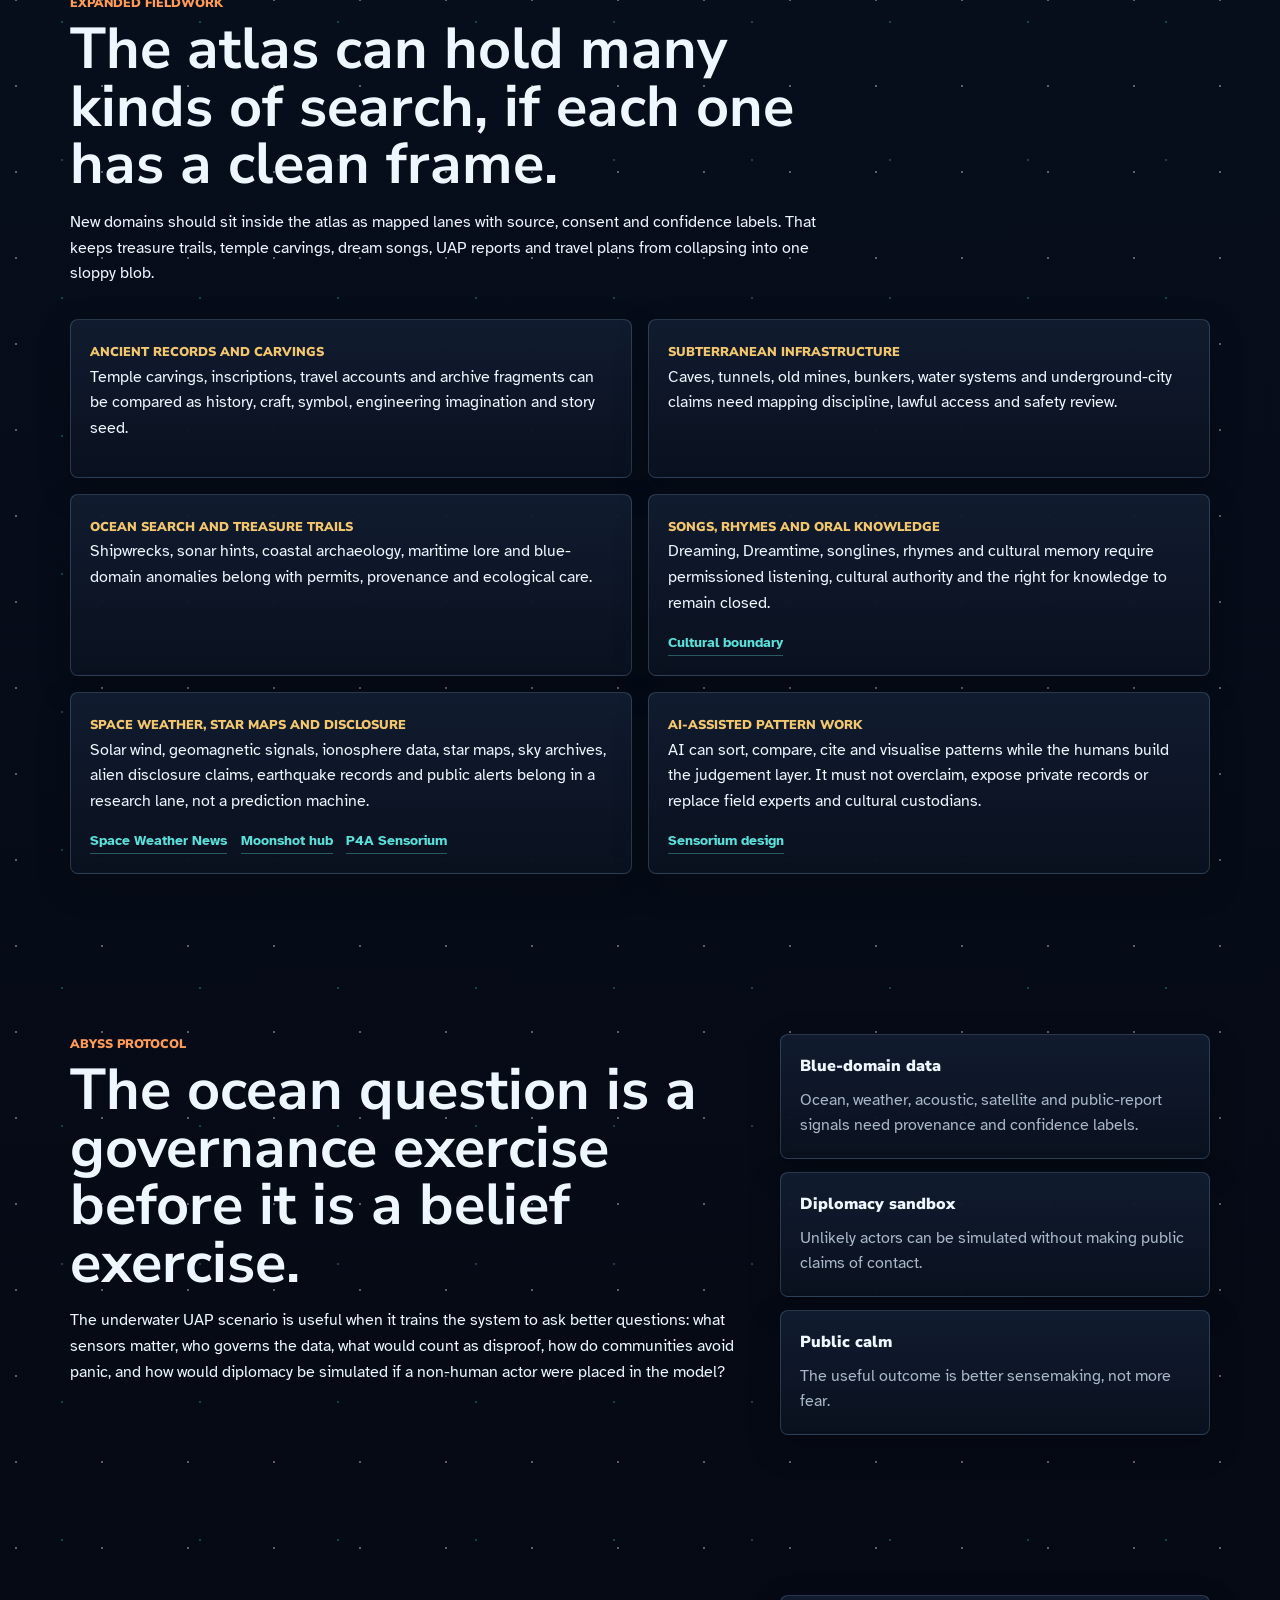
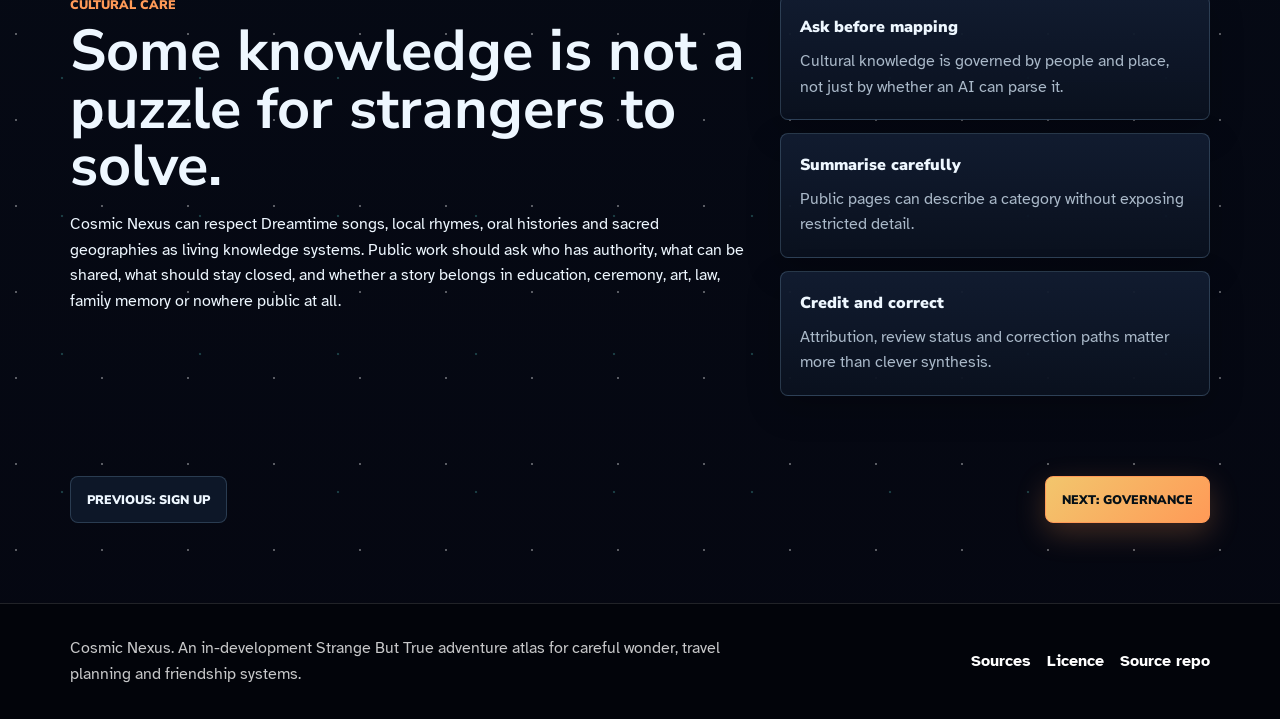
==== commit 7ef01ec0: "Use current portrait lyric videos and reviewed song posters" ====
--- a/atlas.html
+++ b/atlas.html
@@ -11,6 +11,12 @@
     <link href="https://fonts.googleapis.com/css2?family=Atkinson+Hyperlegible:wght@400;700&family=Nunito+Sans:wght@700;800;900&display=swap" rel="stylesheet">
     <link rel="icon" href="assets/favicon.svg" type="image/svg+xml">
   <link rel="shortcut icon" href="assets/favicon.ico" type="image/x-icon">
+<style id="network-portrait-style">
+.network-portrait-shell{width:min(100%,360px);margin:1.1rem auto;background:#10091b;border:1px solid #75618c;border-radius:14px;overflow:hidden}
+.network-portrait-video,video[src*="/assets/protopian-portraits/"],video:has(source[src*="/assets/protopian-portraits/"]){display:block!important;width:100%!important;max-width:360px!important;height:auto!important;min-height:0!important;max-height:none!important;aspect-ratio:9/16!important;object-fit:contain!important;margin-inline:auto!important;background:#08050e;border:0}
+.network-portrait-shell p{margin:.55rem .8rem;font-size:.86rem;line-height:1.45}.network-portrait-shell a{color:#e0c5ff;text-decoration:underline}
+.phone:has(source[src*="/assets/protopian-portraits/"]),:is(.phone-frame,.phone-screen,.song-frame,.phone-video-wrap,.phone-embed,.video-embed,.phone):has(video[src*="/assets/protopian-portraits/"]),:is(.phone-frame,.phone-screen,.song-frame,.phone-video-wrap,.phone-embed,.video-embed,.phone):has(video[src*="/assets/protopian-portraits/"]),:is(.phone-frame,.phone-screen,.song-frame,.phone-video-wrap,.phone-embed,.video-embed):has(.network-portrait-video){height:auto!important;aspect-ratio:auto!important;min-height:0!important;max-width:380px;margin-inline:auto;overflow:hidden}
+</style>
 </head>
   <body data-page="atlas">
     <a class="skip-link" href="#main">Skip to content</a>
@@ -31,7 +37,9 @@
         </div>
         <div class="phone-frame" aria-label="Phone-framed YouTube player for Every Border a Bridge">
           <div class="phone-speaker" aria-hidden="true"></div>
-          <iframe class="phone-player" src="https://www.youtube-nocookie.com/embed/HLpIHF8MZYs?rel=0&amp;modestbranding=1&amp;playsinline=1" title="Every Border a Bridge by Luke Hayes 360 VR" loading="lazy" allow="accelerometer; autoplay; clipboard-write; encrypted-media; gyroscope; picture-in-picture; web-share" allowfullscreen></iframe>
+          <section class="network-portrait-shell" data-protopian-key="07" aria-label="Every Border a Bridge, current portrait lyric video">
+<video class="network-portrait-video" controls playsinline preload="none" width="720" height="1280" poster="https://auraofintelligence.github.io/infinity-engine/assets/protopian-portraits/every-border-a-bridge-portrait-cover-v1.jpg" aria-label="Every Border a Bridge by i C. infinity"><source src="https://auraofintelligence.github.io/infinity-engine/assets/protopian-portraits/every-border-a-bridge-portrait-web-v1.mp4" type="video/mp4"><a href="https://auraofintelligence.github.io/infinity-engine/assets/protopian-portraits/every-border-a-bridge-portrait-web-v1.mp4">Open portrait video</a></video>
+<p><a href="https://auraofintelligence.github.io/infinity-engine/assets/protopian-portraits/every-border-a-bridge-portrait-web-v1.mp4">Open current portrait lyric video</a></p></section>
         </div>
       </section>
 
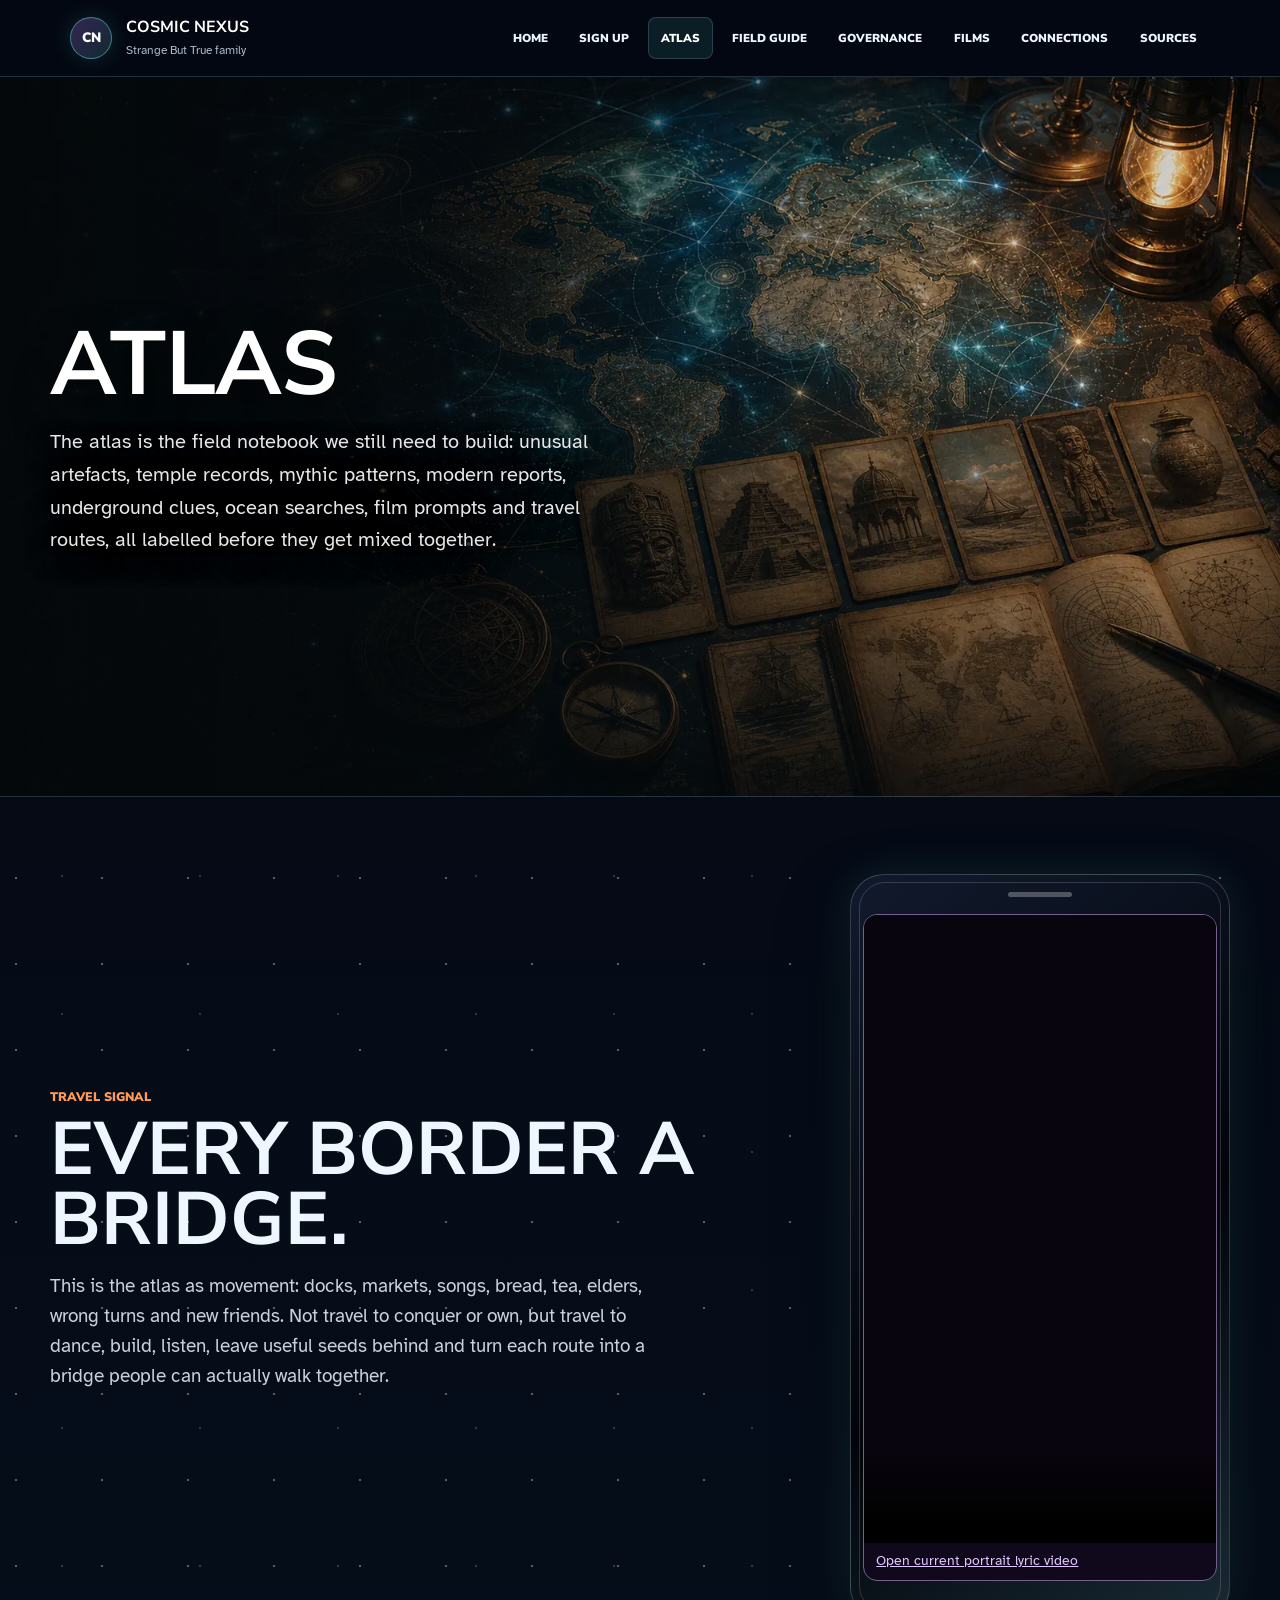
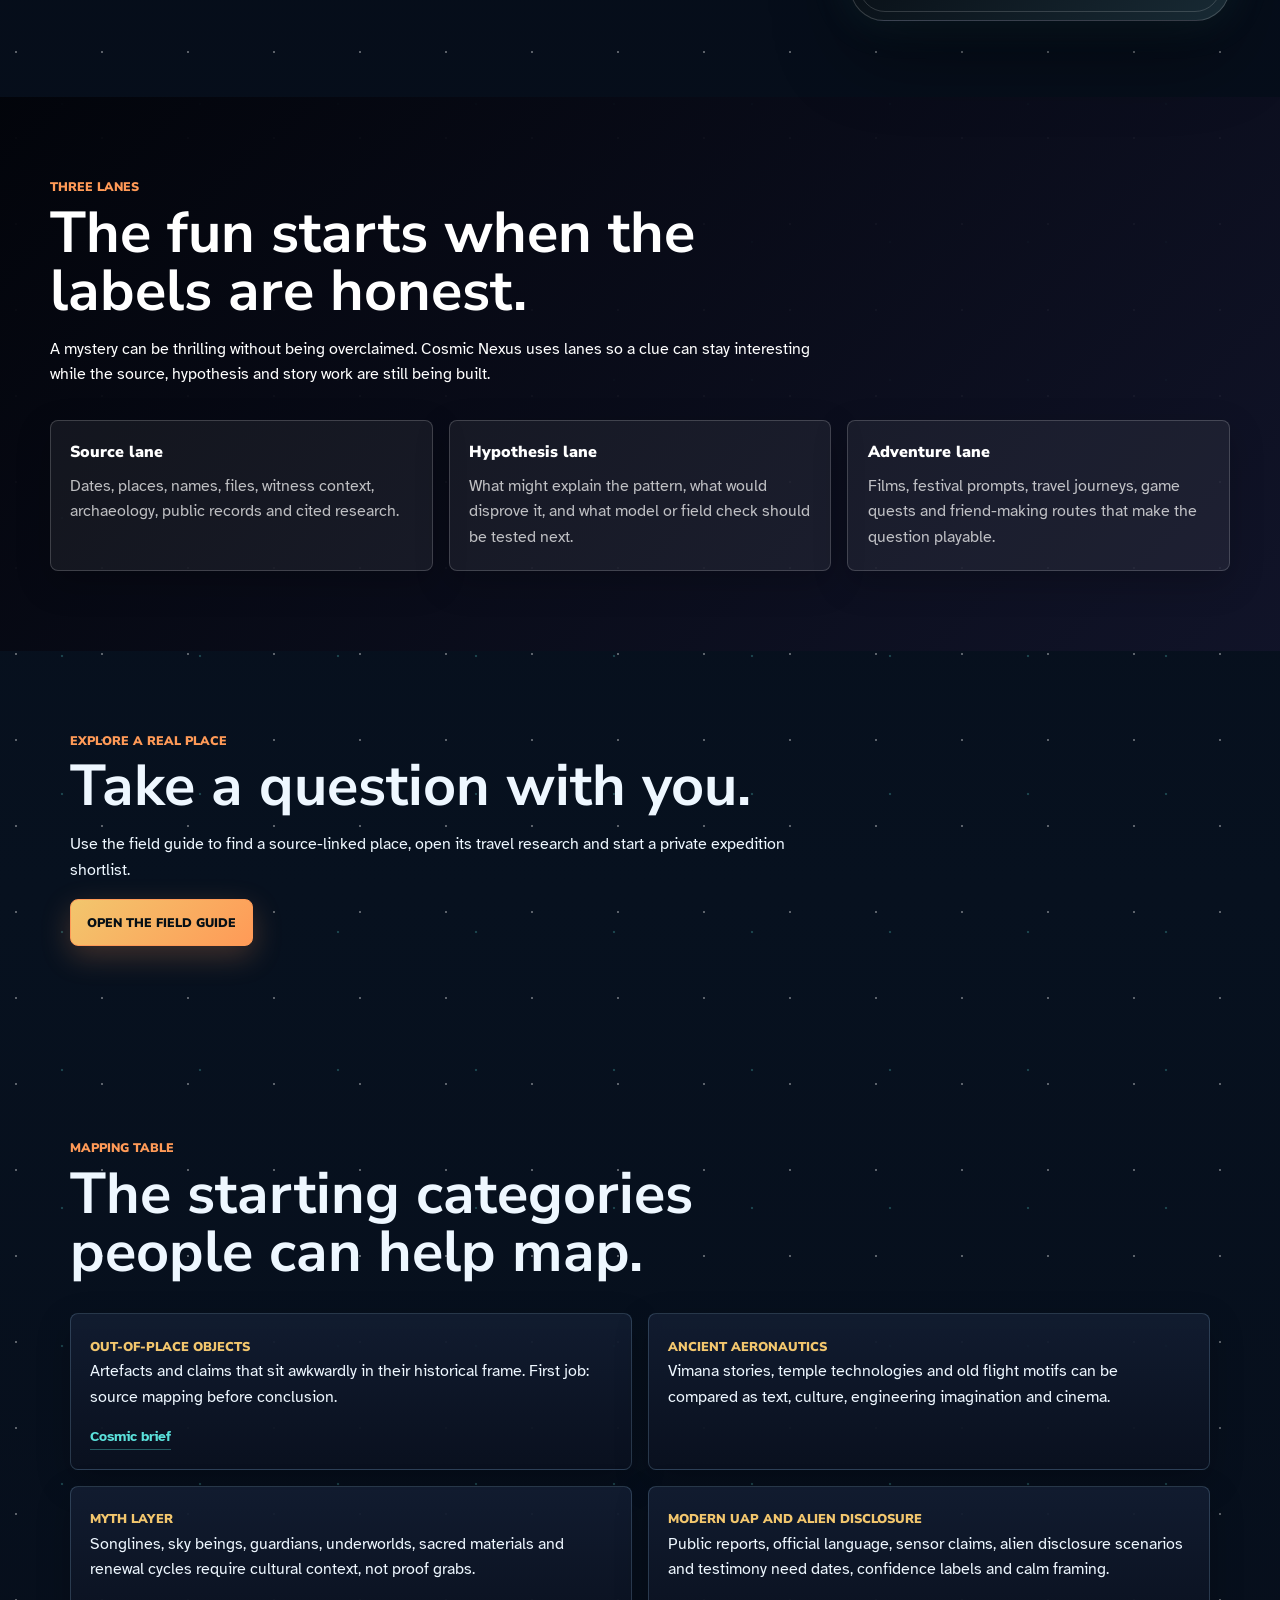
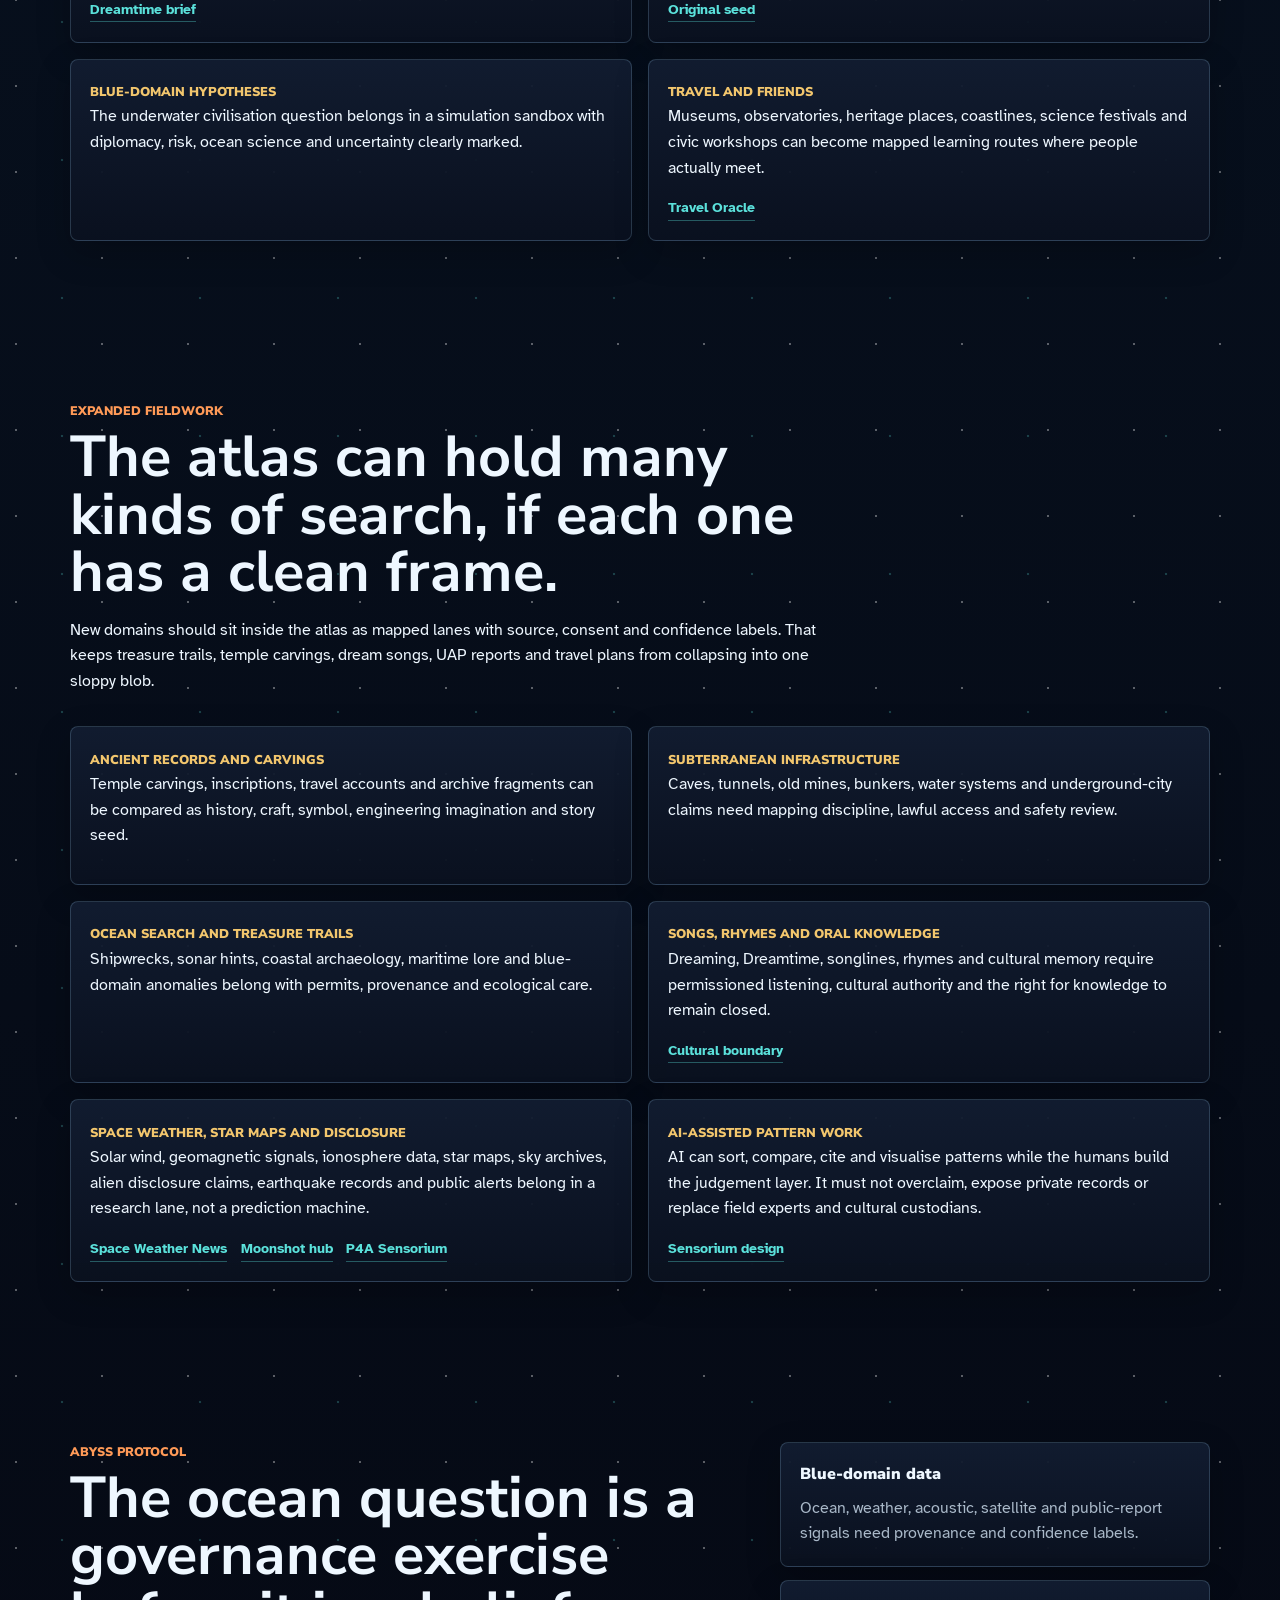
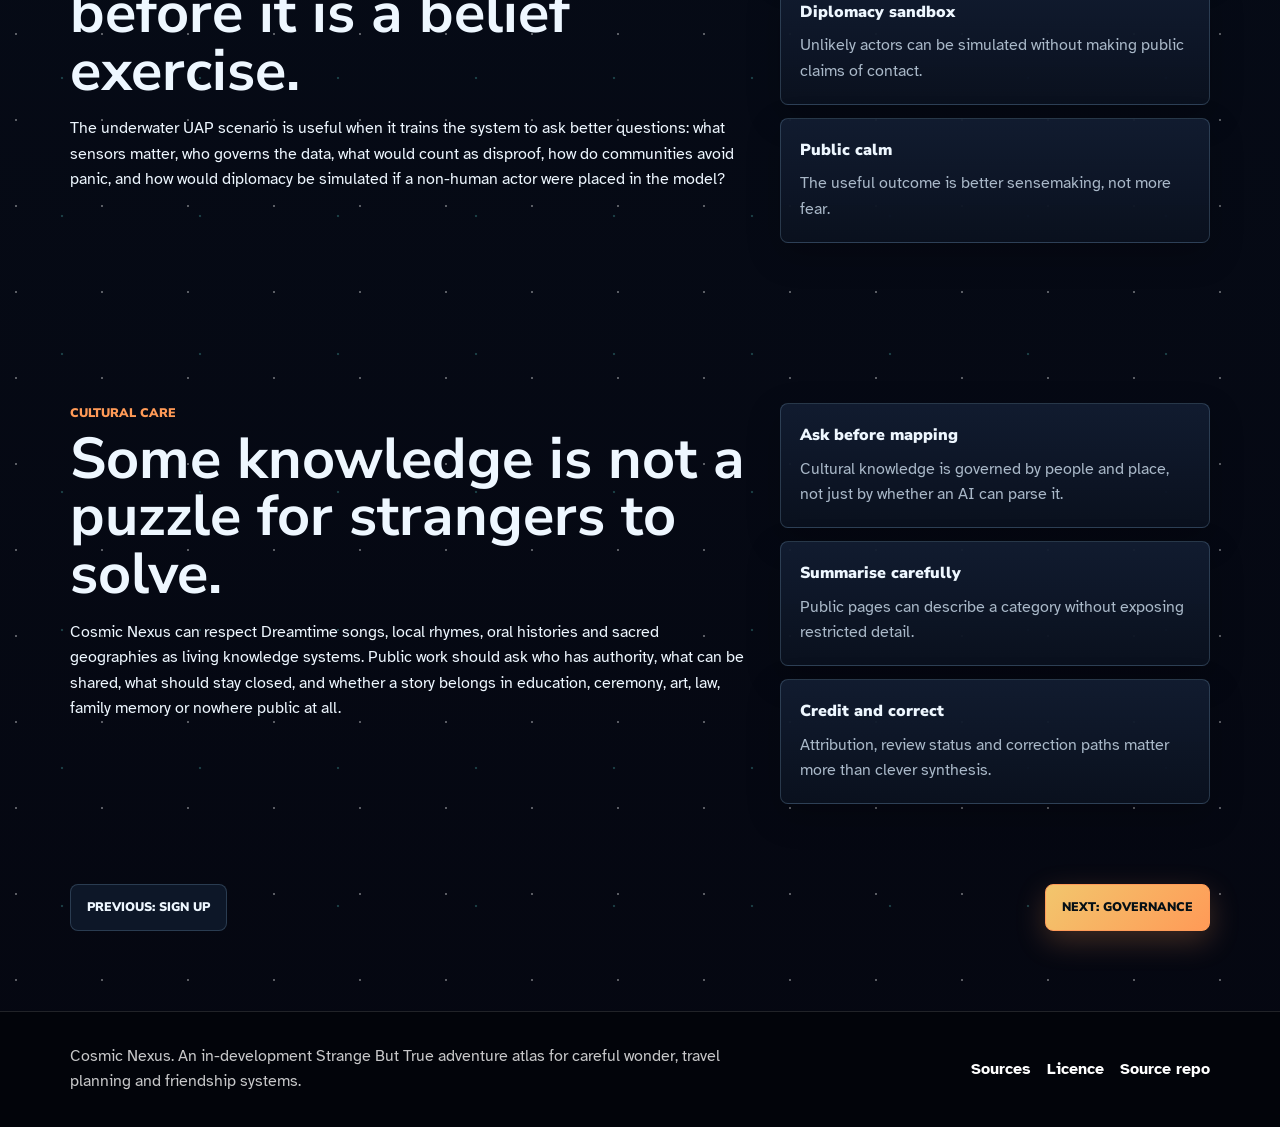
==== commit 18b9bb22: "Refresh Cosmic Nexus with source-linked field guide and travel connections" ====
--- a/atlas.html
+++ b/atlas.html
@@ -5,7 +5,7 @@
     <meta name="viewport" content="width=device-width, initial-scale=1">
     <meta name="description" content="The in-development Cosmic Nexus atlas invites contributors to help map out-of-place objects, ancient records, mythology, UAP disclosure, ocean questions and travel routes with clear context labels.">
         <title>Atlas | Cosmic Nexus</title>
-    <link rel="stylesheet" href="styles.css?v=20260614-hero-columns">
+    <link rel="stylesheet" href="styles.css?v=20261111-field-guide">
     <link rel="preconnect" href="https://fonts.googleapis.com">
     <link rel="preconnect" href="https://fonts.gstatic.com" crossorigin>
     <link href="https://fonts.googleapis.com/css2?family=Atkinson+Hyperlegible:wght@400;700&family=Nunito+Sans:wght@700;800;900&display=swap" rel="stylesheet">
@@ -56,7 +56,7 @@
         </div>
       </section>
 
-      <section class="section" aria-labelledby="map-title">
+<section class="section"><div class="section-heading"><span class="section-label">Explore a real place</span><h2>Take a question with you.</h2><p>Use the field guide to find a source-linked place, open its travel research and start a private expedition shortlist.</p><a class="button primary" href="field-guide.html">Open the field guide</a></div></section>      <section class="section" aria-labelledby="map-title">
         <div class="section-heading">
           <span class="section-label">Mapping table</span>
           <h2 id="map-title">The starting categories people can help map.</h2>
@@ -120,6 +120,6 @@
     </main>
     <footer class="site-footer" data-site-footer></footer>
     <button class="to-top" type="button" data-to-top aria-label="Back to top">Top</button>
-    <script src="script.js?v=20260614-hero-columns"></script>
+    <script src="script.js?v=20261111-field-guide"></script>
   </body>
 </html>
--- a/styles.css
+++ b/styles.css
@@ -1067,3 +1067,35 @@
     flex-direction: column;
   }
 }
+
+/* Source-linked places and the private field notebook. */
+.field-introduction { border-bottom: 1px solid var(--line); }
+.field-toolbar { display: grid; grid-template-columns: 2fr 1fr; gap: 1rem; margin-bottom: 1.5rem; }
+.field-toolbar label, .field-notes { display: grid; gap: .5rem; font-weight: 700; }
+.field-toolbar input, .field-toolbar select, .field-notes textarea {
+  width: 100%; min-width: 0; padding: .85rem; border: 1px solid var(--line);
+  border-radius: var(--radius); color: var(--ink); background: var(--white); font: inherit;
+}
+.field-grid { display: grid; grid-template-columns: repeat(2, minmax(0, 1fr)); gap: 1.25rem; }
+.field-card { border: 1px solid var(--line); border-top: 3px solid var(--teal); border-radius: var(--radius); padding: 1.6rem; background: linear-gradient(145deg, #14273b, #0a111f); }
+.field-card h3 { font-size: 1.8rem; }
+.field-question { color: var(--gold); font-size: 1.1rem; }
+.field-card details { margin: 1.1rem 0; }
+.field-card summary { cursor: pointer; color: var(--teal); }
+.field-card details p { margin-top: .7rem; }
+.field-date { color: var(--muted); font-size: .85rem; margin: 1rem 0; }
+.field-card button[aria-pressed="true"] { border-color: var(--teal); color: var(--teal); }
+.field-notes { margin: 1.5rem 0; }
+.field-notes textarea { resize: vertical; }
+[data-notebook-status] { margin-top: 1rem; color: var(--teal); }
+[hidden] { display: none !important; }
+:focus-visible { outline: 3px solid var(--gold); outline-offset: 4px; }
+@media (max-width: 700px) {
+  .field-grid, .field-toolbar { grid-template-columns: 1fr; }
+}
+@media (prefers-reduced-motion: reduce) {
+  html { scroll-behavior: auto; }
+  *, *::before, *::after { transition: none !important; }
+}
+
+section[id] { scroll-margin-top: 100px; }
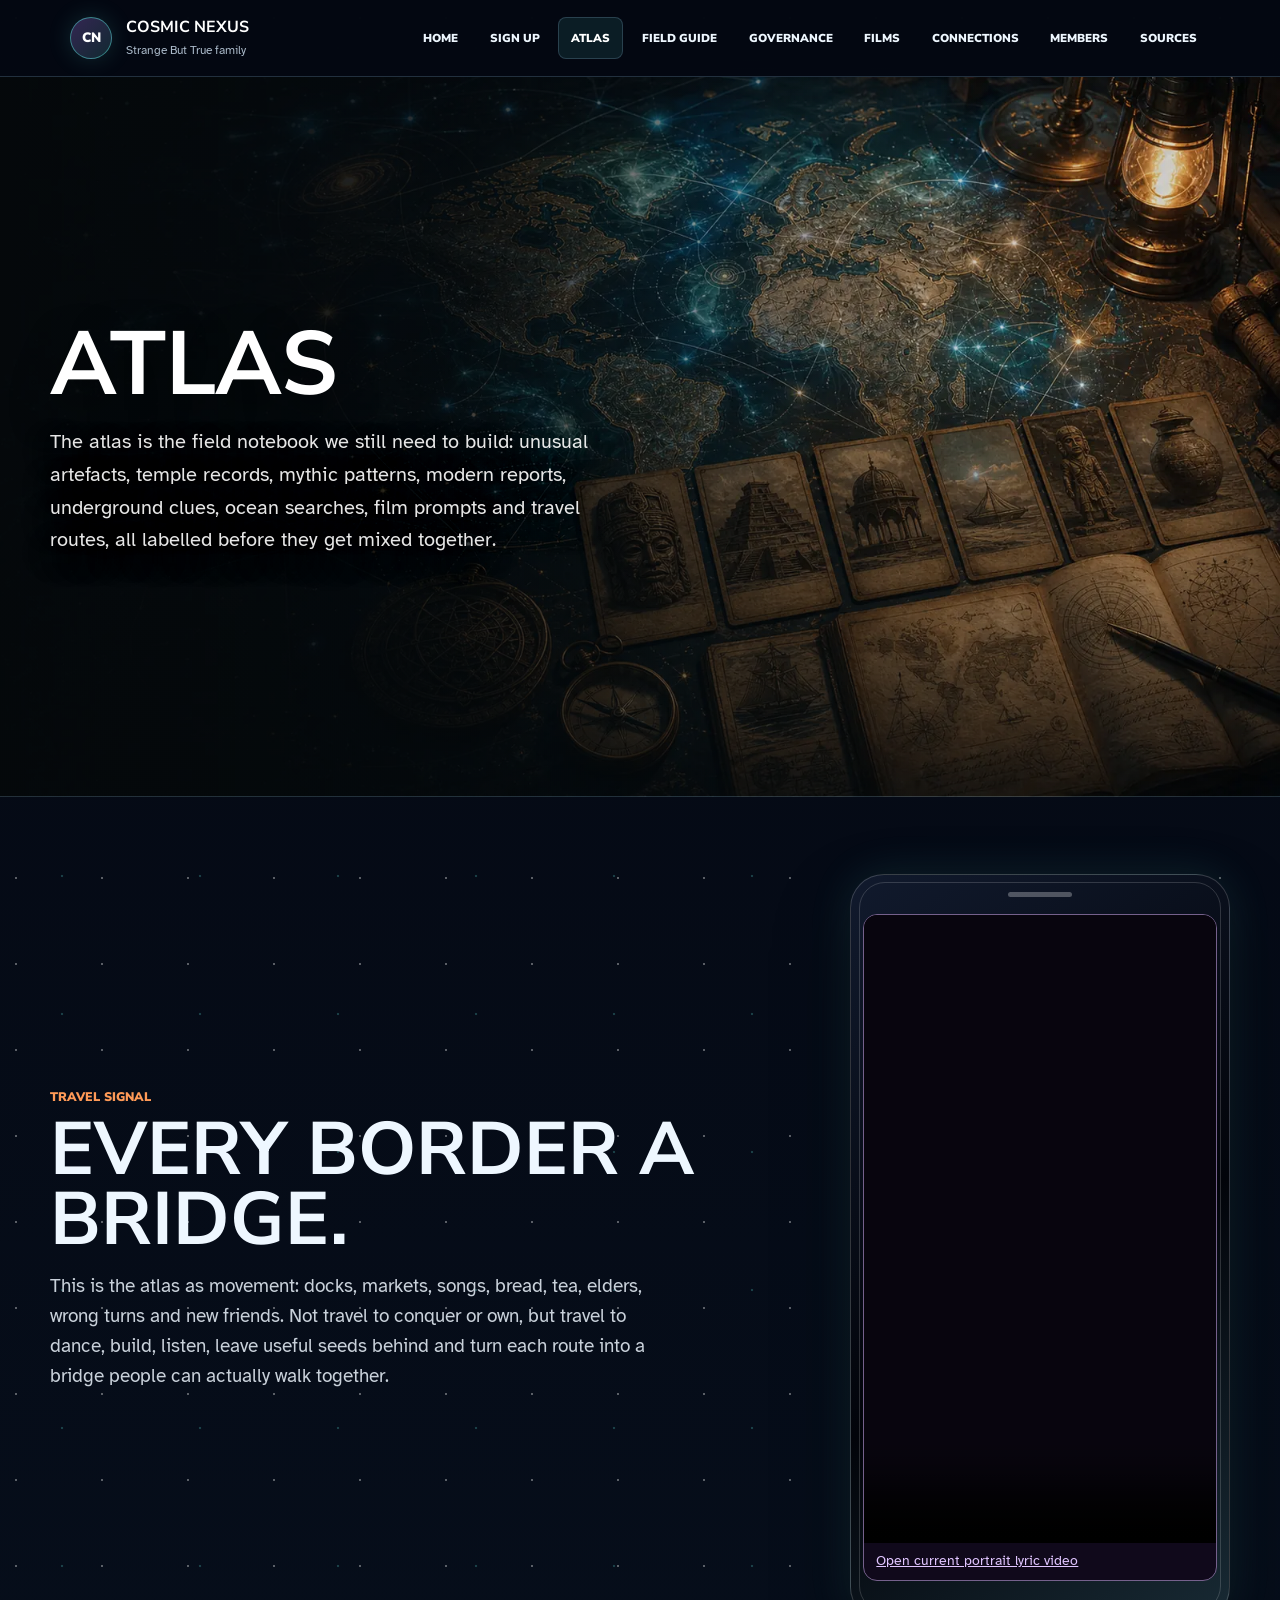
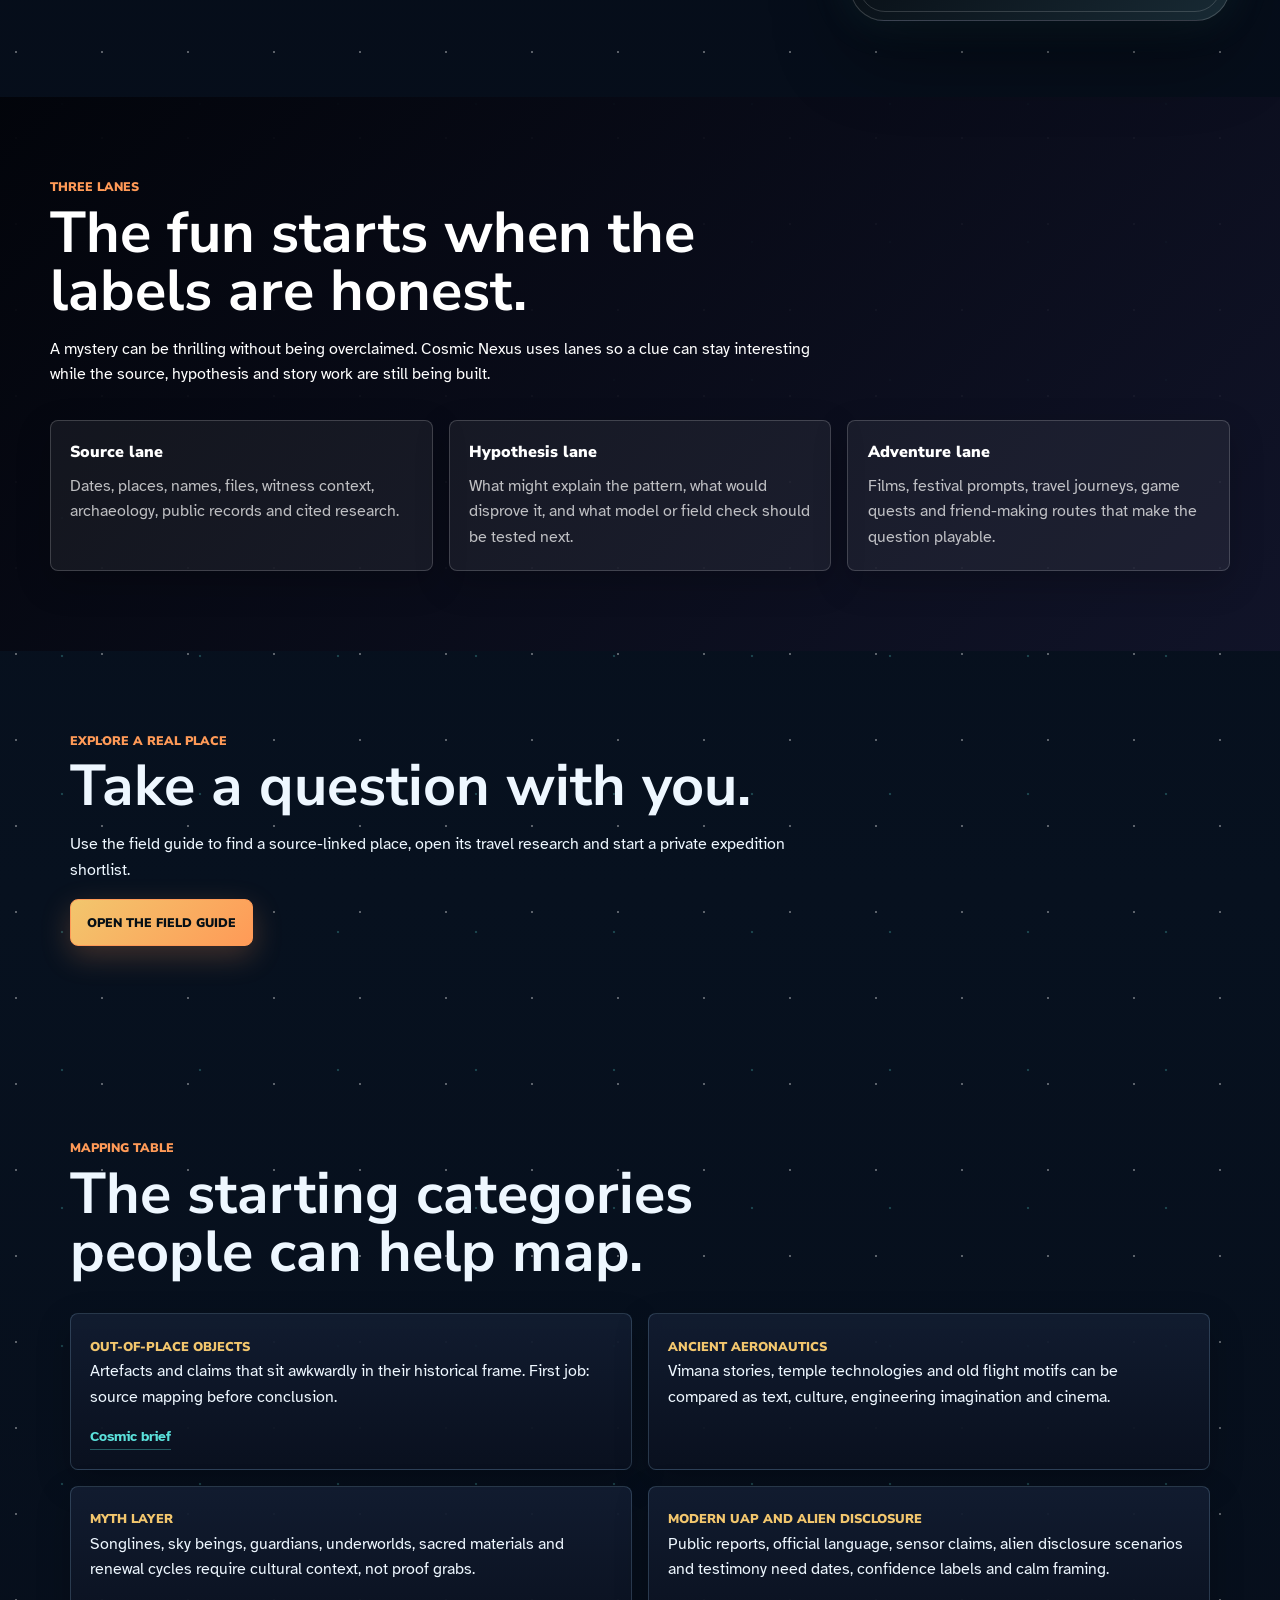
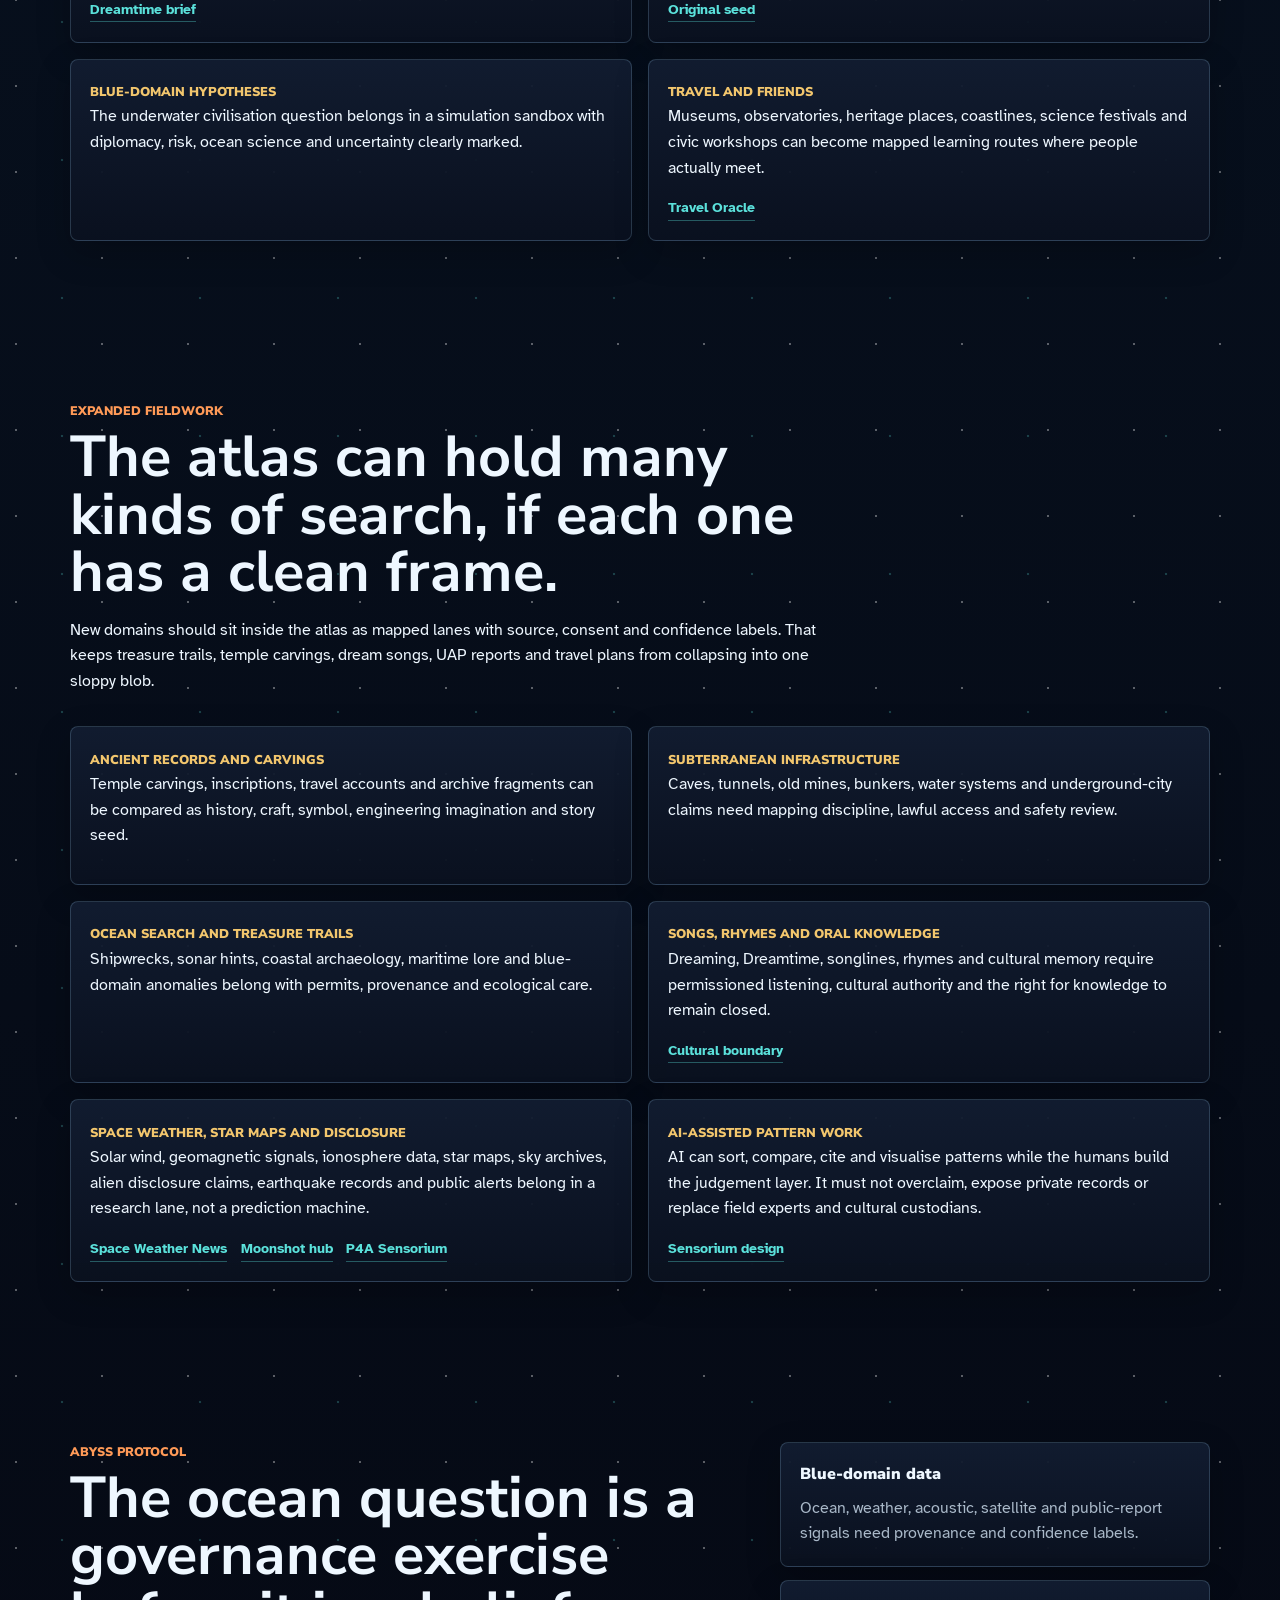
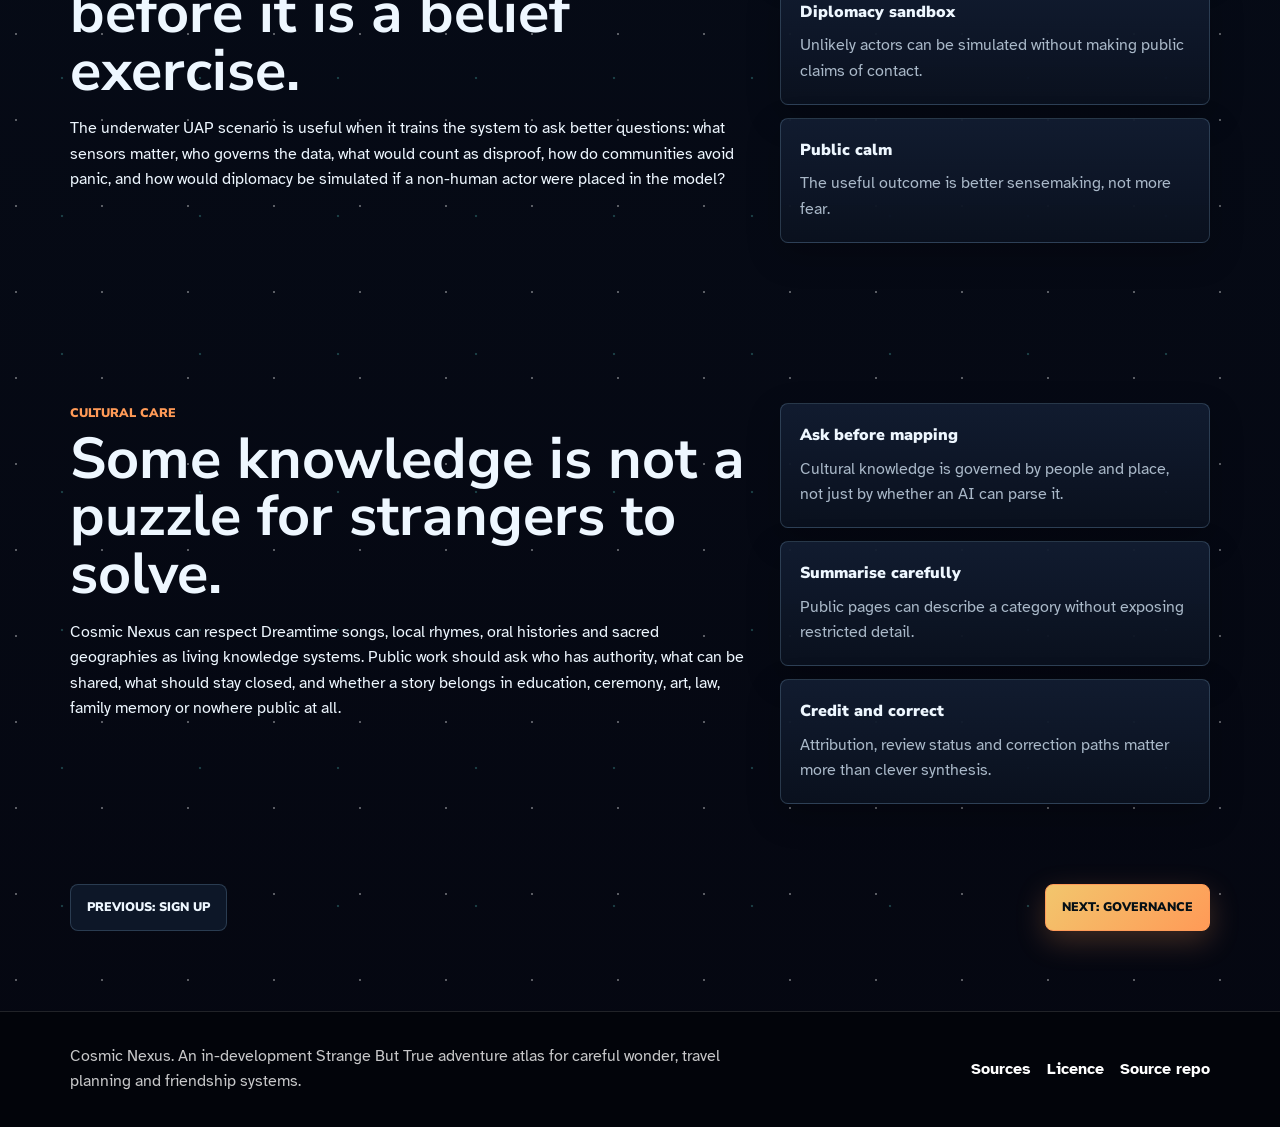
==== commit 7f45392f: "Build free membership with a private library and expedition circles" ====
--- a/atlas.html
+++ b/atlas.html
@@ -120,6 +120,6 @@
     </main>
     <footer class="site-footer" data-site-footer></footer>
     <button class="to-top" type="button" data-to-top aria-label="Back to top">Top</button>
-    <script src="script.js?v=20261111-field-guide"></script>
+    <script src="script.js?v=20261111-members"></script>
   </body>
 </html>
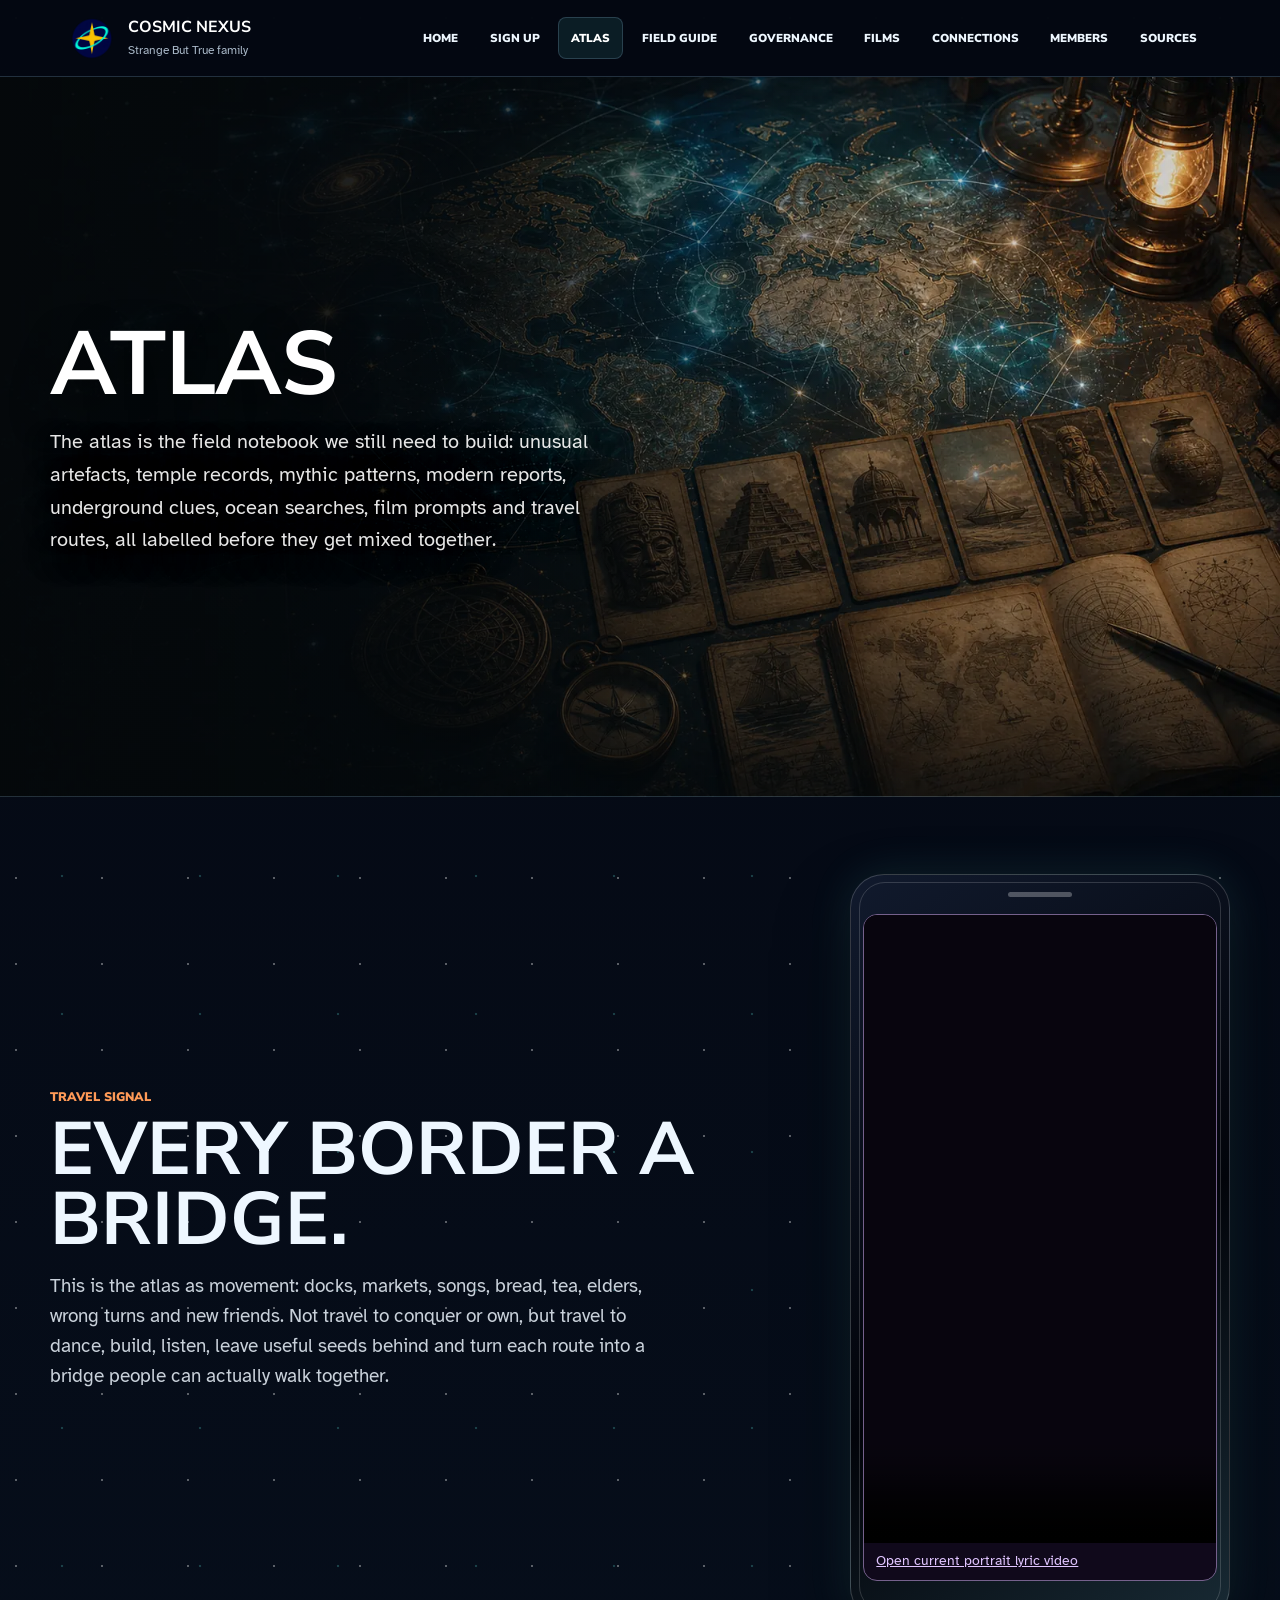
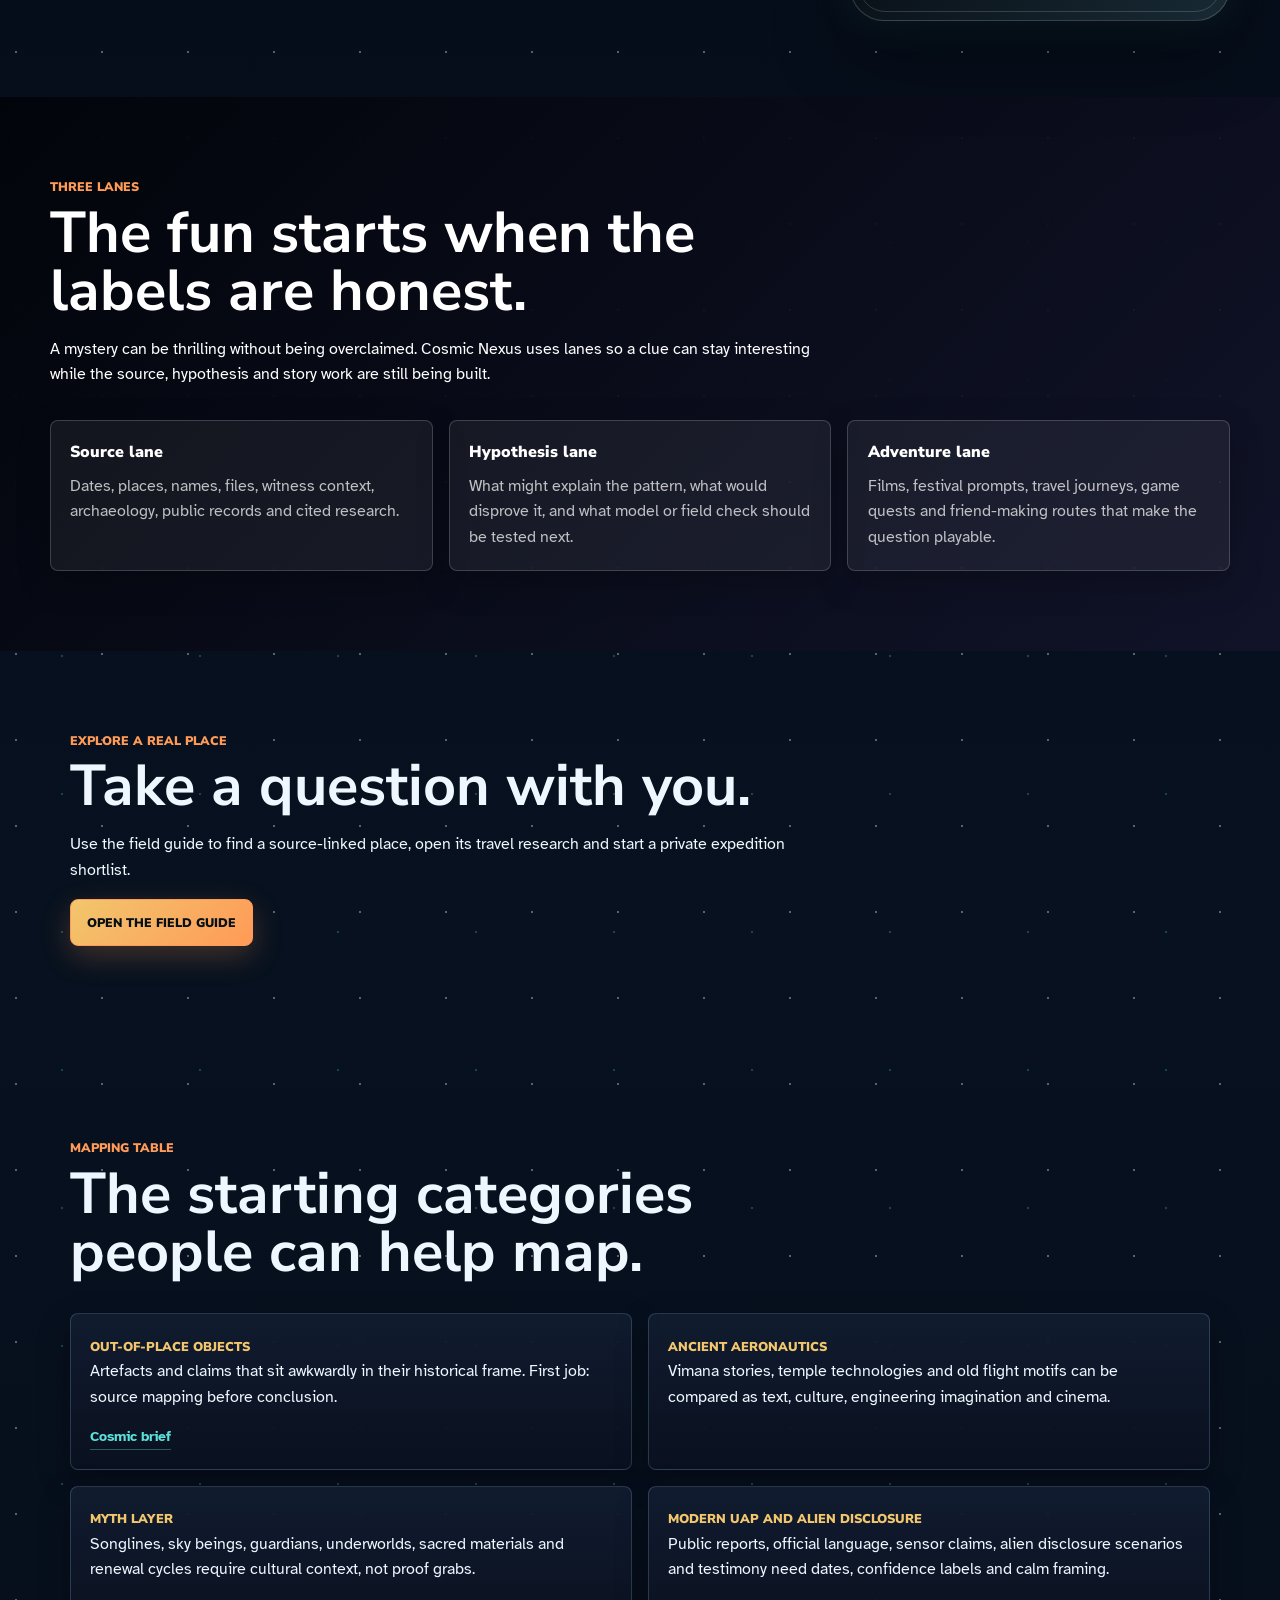
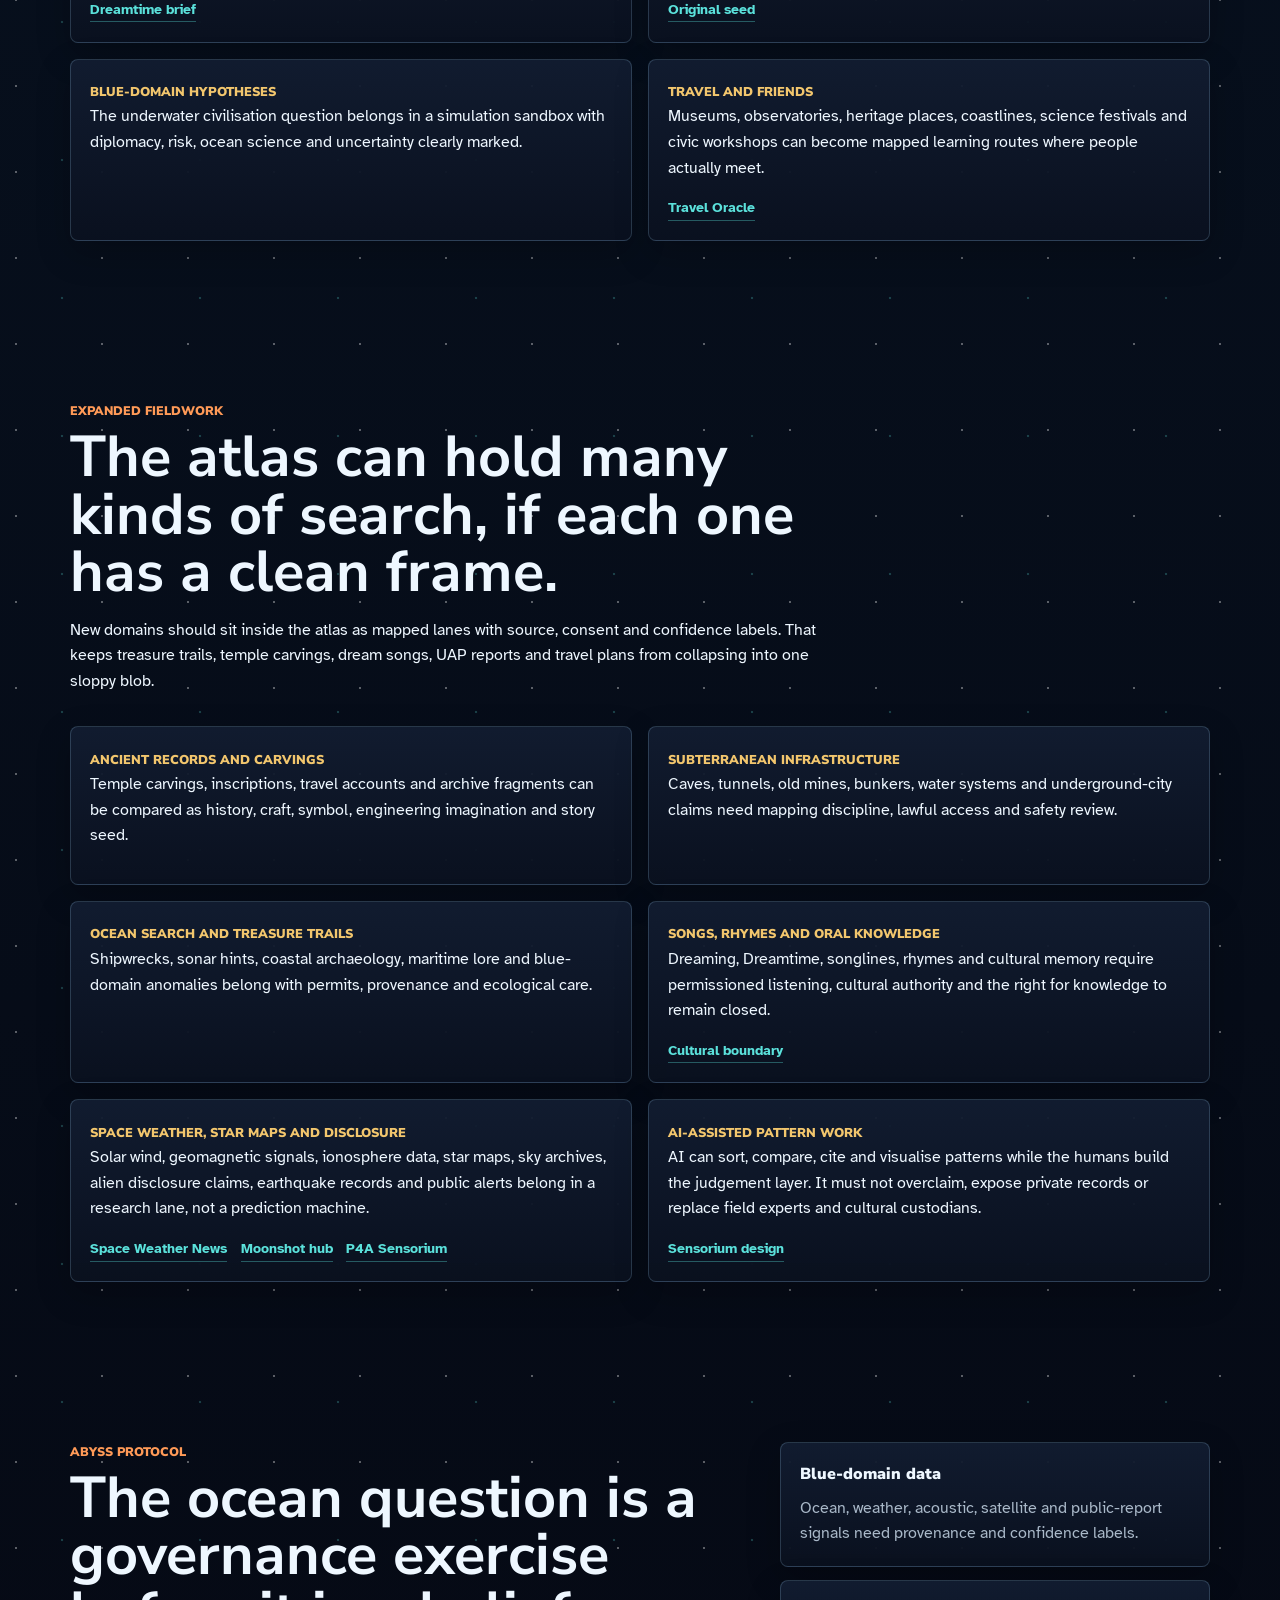
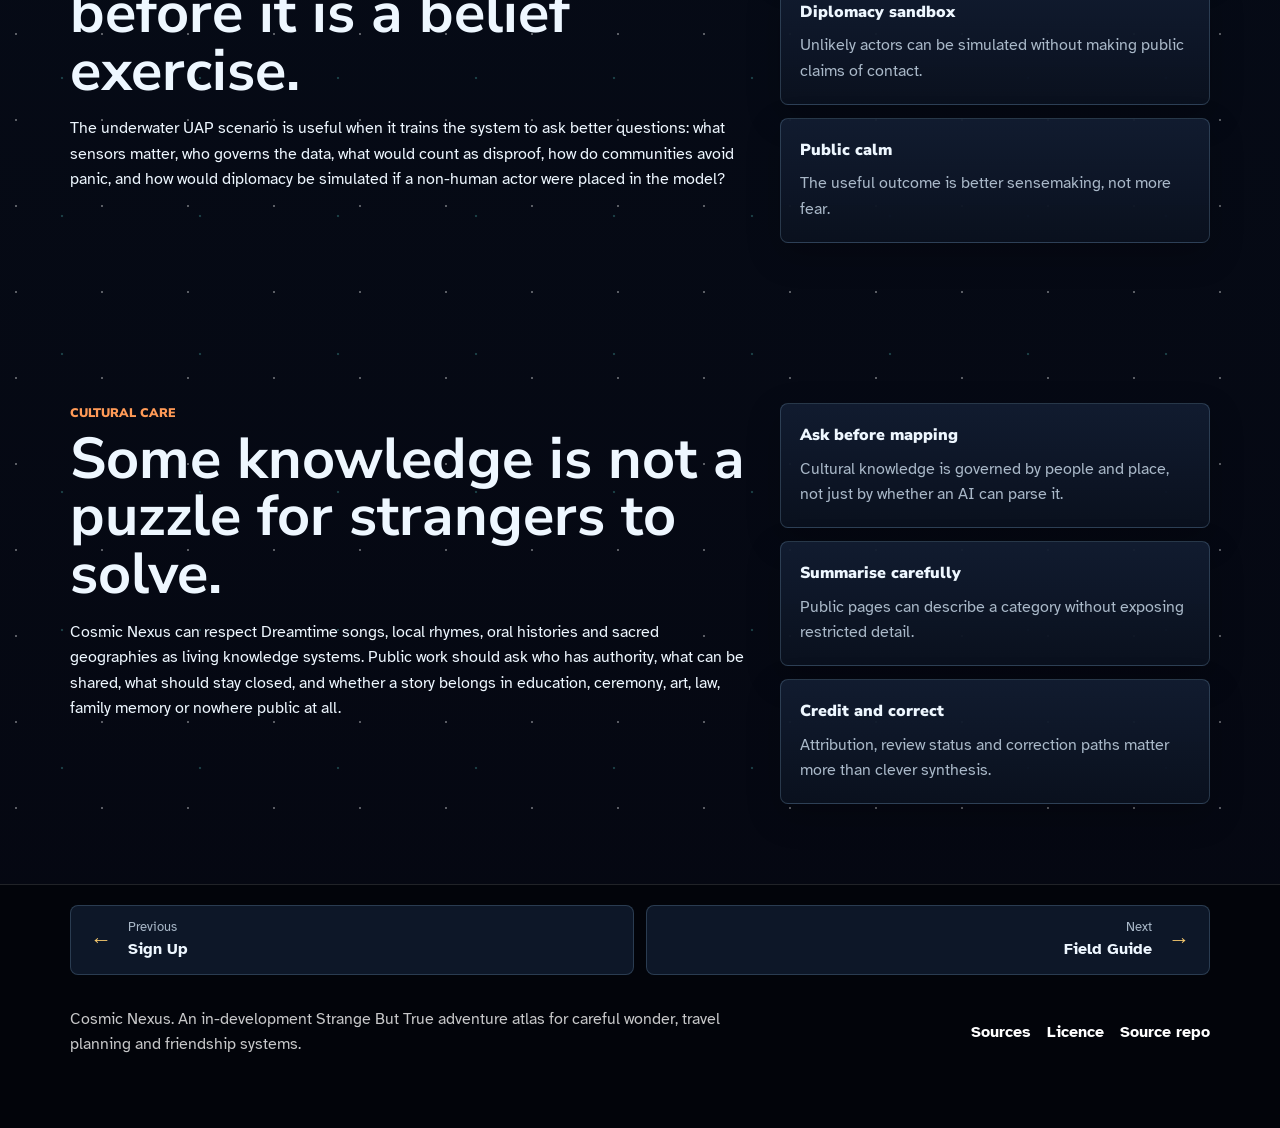
==== commit f630965f: "Add Cosmic Nexus logo and shared footer navigation" ====
--- a/atlas.html
+++ b/atlas.html
@@ -5,18 +5,20 @@
     <meta name="viewport" content="width=device-width, initial-scale=1">
     <meta name="description" content="The in-development Cosmic Nexus atlas invites contributors to help map out-of-place objects, ancient records, mythology, UAP disclosure, ocean questions and travel routes with clear context labels.">
         <title>Atlas | Cosmic Nexus</title>
-    <link rel="stylesheet" href="styles.css?v=20261111-field-guide">
+    <link rel="stylesheet" href="styles.css?v=20261111-navigation">
     <link rel="preconnect" href="https://fonts.googleapis.com">
     <link rel="preconnect" href="https://fonts.gstatic.com" crossorigin>
     <link href="https://fonts.googleapis.com/css2?family=Atkinson+Hyperlegible:wght@400;700&family=Nunito+Sans:wght@700;800;900&display=swap" rel="stylesheet">
-    <link rel="icon" href="assets/favicon.svg" type="image/svg+xml">
-  <link rel="shortcut icon" href="assets/favicon.ico" type="image/x-icon">
 <style id="network-portrait-style">
 .network-portrait-shell{width:min(100%,360px);margin:1.1rem auto;background:#10091b;border:1px solid #75618c;border-radius:14px;overflow:hidden}
 .network-portrait-video,video[src*="/assets/protopian-portraits/"],video:has(source[src*="/assets/protopian-portraits/"]){display:block!important;width:100%!important;max-width:360px!important;height:auto!important;min-height:0!important;max-height:none!important;aspect-ratio:9/16!important;object-fit:contain!important;margin-inline:auto!important;background:#08050e;border:0}
 .network-portrait-shell p{margin:.55rem .8rem;font-size:.86rem;line-height:1.45}.network-portrait-shell a{color:#e0c5ff;text-decoration:underline}
 .phone:has(source[src*="/assets/protopian-portraits/"]),:is(.phone-frame,.phone-screen,.song-frame,.phone-video-wrap,.phone-embed,.video-embed,.phone):has(video[src*="/assets/protopian-portraits/"]),:is(.phone-frame,.phone-screen,.song-frame,.phone-video-wrap,.phone-embed,.video-embed,.phone):has(video[src*="/assets/protopian-portraits/"]),:is(.phone-frame,.phone-screen,.song-frame,.phone-video-wrap,.phone-embed,.video-embed):has(.network-portrait-video){height:auto!important;aspect-ratio:auto!important;min-height:0!important;max-width:380px;margin-inline:auto;overflow:hidden}
 </style>
+  <link rel="icon" type="image/x-icon" sizes="16x16 32x32 48x48" href="assets/cosmic-nexus.ico">
+  <link rel="icon" type="image/png" sizes="32x32" href="assets/cosmic-nexus-favicon-32.png">
+  <link rel="icon" type="image/png" sizes="192x192" href="assets/cosmic-nexus-mark-192.png">
+  <link rel="apple-touch-icon" sizes="180x180" href="assets/cosmic-nexus-touch-180.png">
 </head>
   <body data-page="atlas">
     <a class="skip-link" href="#main">Skip to content</a>
@@ -113,13 +115,8 @@
         </div>
       </section>
 
-      <nav class="next-trail" aria-label="Page trail">
-        <a class="button secondary" href="onboarding.html">Previous: Sign Up</a>
-        <a class="button primary" href="governance.html">Next: Governance</a>
-      </nav>
     </main>
     <footer class="site-footer" data-site-footer></footer>
-    <button class="to-top" type="button" data-to-top aria-label="Back to top">Top</button>
-    <script src="script.js?v=20261111-members"></script>
+    <script src="script.js?v=20261111-navigation"></script>
   </body>
 </html>
--- a/styles.css
+++ b/styles.css
@@ -64,6 +64,7 @@
   position: sticky;
   top: 0;
   z-index: 10;
+  color: var(--ink);
   background: rgba(4, 8, 18, .88);
   border-bottom: 1px solid var(--line);
   backdrop-filter: blur(16px);
@@ -89,18 +90,10 @@
 }
 
 .brand-mark {
-  width: 42px;
-  height: 42px;
-  border: 1px solid rgba(91, 225, 219, .5);
-  border-radius: 50%;
-  display: grid;
-  place-items: center;
-  font-family: "Nunito Sans", Arial, sans-serif;
-  font-weight: 900;
-  font-size: .85rem;
-  color: var(--star);
-  background: linear-gradient(135deg, rgba(178, 119, 255, .28), rgba(91, 225, 219, .16));
-  box-shadow: 0 0 24px rgba(91, 225, 219, .16);
+  width: 44px;
+  height: 44px;
+  flex: 0 0 44px;
+  object-fit: contain;
 }
 
 .brand-text {
@@ -541,20 +534,6 @@
   margin-bottom: 0;
 }
 
-.next-trail {
-  max-width: 1180px;
-  margin: 0 auto;
-  padding: 0 1.25rem 5rem;
-  display: flex;
-  justify-content: space-between;
-  gap: 1rem;
-}
-
-.next-trail .button.secondary {
-  background: var(--white);
-  color: var(--ink);
-}
-
 .page-hero {
   --hero-image: url("assets/hero-atlas-global-galactic.webp");
   position: relative;
@@ -872,10 +851,55 @@
   border-top: 1px solid rgba(255, 255, 255, .12);
 }
 
+.footer-page-nav {
+  max-width: 1180px;
+  margin: 0 auto;
+  padding: 1.25rem 1.25rem 0;
+  display: grid;
+  grid-template-columns: repeat(2, minmax(0, 1fr));
+  gap: .75rem;
+}
+
+.footer-page-link {
+  display: flex;
+  align-items: center;
+  gap: clamp(.45rem, 2vw, 1rem);
+  min-height: 70px;
+  padding: .7rem clamp(.6rem, 2.3vw, 1.2rem);
+  border: 1px solid var(--line);
+  border-radius: var(--radius);
+  background: var(--white);
+  color: var(--ink);
+  text-decoration: none;
+  line-height: 1.2;
+}
+
+.footer-page-link:hover {
+  border-color: var(--teal);
+}
+
+.footer-page-next {
+  justify-content: flex-end;
+  text-align: right;
+}
+
+.footer-direction {
+  display: block;
+  margin-bottom: .3rem;
+  color: var(--muted);
+  font-size: .8rem;
+}
+
+.footer-arrow {
+  flex-shrink: 0;
+  color: var(--gold);
+  font-size: 1.35rem;
+}
+
 .footer-inner {
   max-width: 1180px;
   margin: 0 auto;
-  padding: 2rem 1.25rem;
+  padding: 2rem 1.25rem 4.35rem;
   display: grid;
   grid-template-columns: minmax(0, 1fr) auto;
   gap: 2rem;
@@ -903,24 +927,25 @@
 
 .to-top {
   position: fixed;
-  right: 1rem;
-  bottom: 1rem;
+  right: max(1rem, env(safe-area-inset-right));
+  bottom: max(1rem, env(safe-area-inset-bottom));
   z-index: 11;
-  border: 1px solid rgba(242, 198, 109, .46);
-  background: rgba(242, 198, 109, .92);
+  display: grid;
+  place-items: center;
+  width: 46px;
+  height: 46px;
+  padding: 0;
+  border: 1px solid var(--gold);
+  background: var(--gold);
   color: #061016;
-  border-radius: var(--radius);
-  padding: .7rem .9rem;
-  font-weight: 900;
-  opacity: 0;
-  pointer-events: none;
-  transition: opacity .2s ease;
+  border-radius: 50%;
+  font: 900 1.5rem/1 Arial, sans-serif;
+  cursor: pointer;
   box-shadow: var(--shadow);
 }
 
-.to-top.visible {
-  opacity: 1;
-  pointer-events: auto;
+.to-top:hover {
+  background: var(--copper);
 }
 
 @media (max-width: 900px) {
@@ -1063,9 +1088,6 @@
     font-size: clamp(2.35rem, 10.6vw, 3rem);
   }
 
-  .next-trail {
-    flex-direction: column;
-  }
 }
 
 /* Source-linked places and the private field notebook. */
